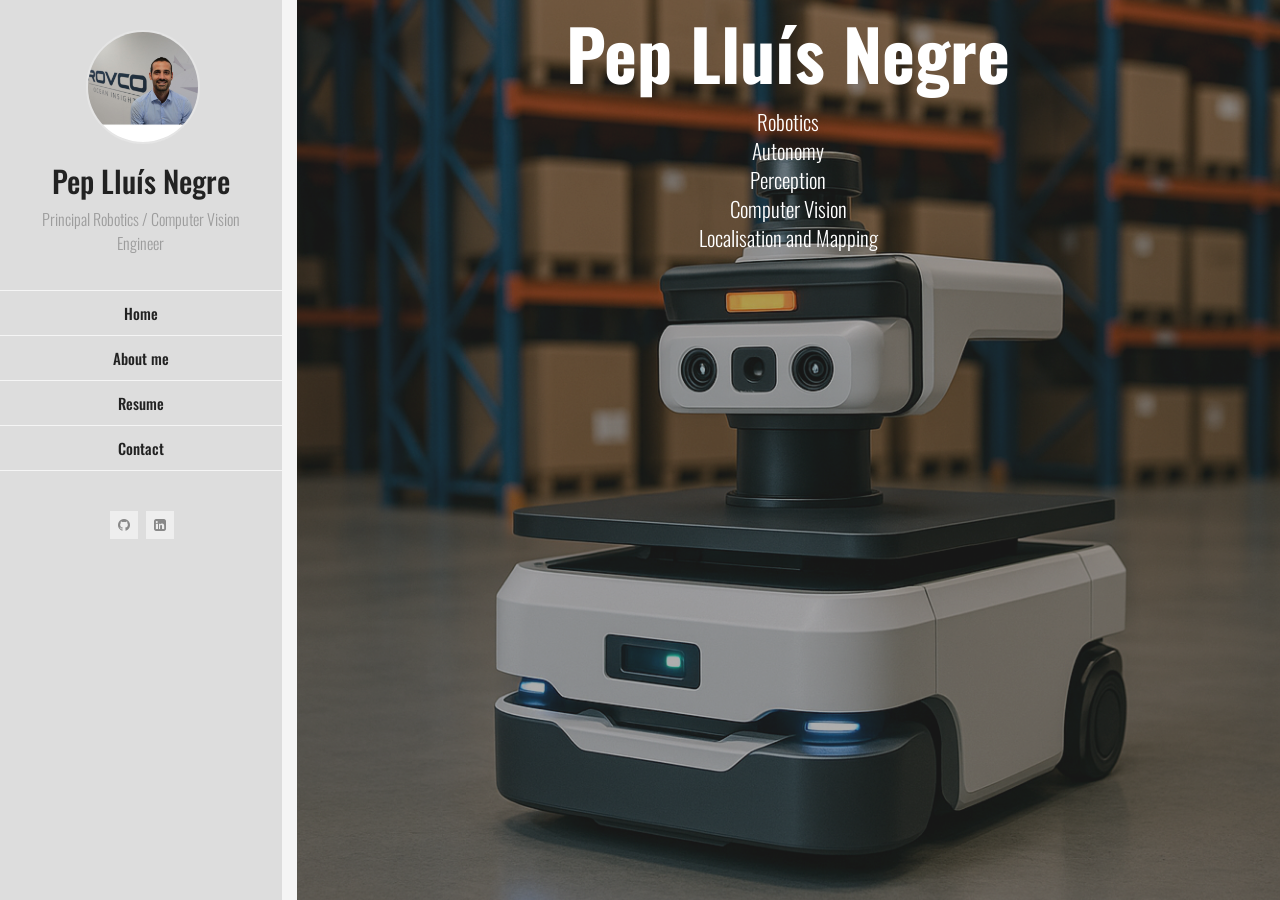
==== index.html @ 09f2fa1c "Update skills" ====
<!DOCTYPE html>
<html lang="en" class="no-js">
  <head>
    <meta charset="UTF-8" />
    <meta http-equiv="X-UA-Compatible" content="IE=edge">
    <title>Pep Lluís Negre - Personal Page</title>
    <meta name="viewport" content="width=device-width, initial-scale=1, maximum-scale=1" />
    <meta name="description" content="Pep Lluís Negre - Personal Page" />
    <meta name="keywords" content="plnegre, robotics, computer vision, underwater robotics, SLAM" />
    <meta name="author" content="lmtheme" />

    <link rel="stylesheet" href="css/bootstrap.css">
    <link rel="stylesheet" href="css/normalize.css">
    <link rel="stylesheet" href="css/transition-animations.css">
    <link rel="stylesheet" href="css/owl.carousel.css">
    <link rel="stylesheet" href="css/magnific-popup.css">
    <link rel="stylesheet" href="css/animate.css">
    <link rel="stylesheet" href="css/main.css" type="text/css">

    <script src="js/jquery-2.1.3.min.js"></script>
    <script src="js/modernizr.custom.js"></script>

    <script src='https://www.google.com/recaptcha/api.js'></script>
  </head>

  <body>
    <!-- Loading animation -->
    <div class="preloader">
      <div class="preloader-animation">
        <div class="dot1"></div>
        <div class="dot2"></div>
      </div>
    </div>
    <!-- /Loading animation -->

    <div id="page" class="page">
      <!-- Header -->
      <header id="site_header" class="header mobile-menu-hide">
        <div class="my-photo">
          <img src="images/my_photo.jpeg" alt="image">
          <div class="mask"></div>
        </div>

        <div class="site-title-block">
          <h1 class="site-title">Pep Lluís Negre</h1>
          <p class="site-description">Principal Robotics / Computer Vision Engineer</p>
        </div>

        <!-- Navigation & Social buttons -->
        <div class="site-nav">
          <!-- Main menu -->
          <ul id="nav" class="site-main-menu">
            <!-- About Me Subpage link -->
            <li>
              <a class="pt-trigger" href="#home" data-animation="58" data-goto="1">Home</a><!-- href value = data-id without # of .pt-page. Data-goto is the number of section -->
            </li>
            <!-- /About Me Subpage link -->
            <!-- About Me Subpage link -->
            <li>
              <a class="pt-trigger" href="#about_me" data-animation="59" data-goto="2">About me</a>
            </li>
            <!-- /About Me Subpage link -->
            <li>
              <a class="pt-trigger" href="#resume" data-animation="60" data-goto="3">Resume</a>
            </li>
            <li>
              <a class="pt-trigger" href="#contact" data-animation="59" data-goto="6">Contact</a>
            </li>
          </ul>
          <!-- /Main menu -->

          <!-- Social buttons -->
          <ul class="social-links">
            <!-- Full list of social icons: http://fontawesome.io/icons/#brand -->
            <li><a class="tip social-button" href="https://github.com/plnegre" title="Github"><i class="fa fa-github"></i></a></li>
            <li><a class="tip social-button" href="https://www.linkedin.com/in/pep-lluis-negre-a2674336/" title="LinkedIn"><i class="fa fa-linkedin-square"></i></a></li>
            <!--<li><a class="tip social-button" href="#" title="Youtube"><i class="fa fa-youtube"></i></a></li>-->
            <!--<li><a class="tip social-button" href="#" title="last.fm"><i class="fa fa-lastfm"></i></a></li>-->
            <!--<li><a class="tip social-button" href="#" title="Dribbble"><i class="fa fa-dribbble"></i></a></li>-->
          </ul>
          <!-- /Social buttons -->
        </div>
        <!-- Navigation & Social buttons -->
      </header>
      <!-- /Header -->

      <!-- Mobile Header -->
      <div class="mobile-header mobile-visible">
        <div class="mobile-logo-container">
          <div class="mobile-site-title">Pep Lluís Negre</div>
        </div>

        <a class="menu-toggle mobile-visible">
          <i class="fa fa-bars"></i>
        </a>
      </div>
      <!-- /Mobile Header -->

      <!-- Main Content -->
      <div id="main" class="site-main">
        <!-- Page changer wrapper -->
        <div class="pt-wrapper">
          <!-- Subpages -->
          <div class="subpages">

            <!-- Home Subpage -->
            <section class="pt-page pt-page-1 section-with-bg section-paddings-0" style="background-image: url(images/warehouse_robot.png);" data-id="home">
              <div class="home-page-block-bg">
                <div class="mask"></div>
              </div>
              <div class="home-page-block">
                <div class="v-align">
                  <h2>Pep Lluís Negre</h2>
                  <div id="rotate" class="text-rotate">
                    <div>
                      <p class="home-page-description">Robotics</p>
                    </div>
                    <div>
                      <p class="home-page-description">Autonomy</p>
                    </div>
                    <div>
                      <p class="home-page-description">Perception</p>
                    </div>
                    <div>
                      <p class="home-page-description">Computer Vision</p>
                    </div>
                    <div>
                      <p class="home-page-description">Localisation and Mapping</p>
                    </div>
                  </div>

                  <div class="block end" style="text-align: center">
                    <ul class="info-list">
                      <!-- <li><span class="title">Age</span><span class="value">31</span></li>
                      <li><span class="title">e-mail</span><span class="value"><img src="images/eailm_white.png" alt=""></span></li> -->
                      <!-- <li><span class="title">Phone</span><span class="value">+34 971 172 813</span></li> -->
                    </ul>
                  </div>
                </div>
              </div>
            </section>
            <!-- End of Home Subpage -->

            <!-- About Me Subpage -->
            <section class="pt-page pt-page-2" data-id="about_me">
              <div class="section-title-block">
                <h2 class="section-title">About Me</h2>
                <h5 class="section-description">Robotics enthusiast. Working fast, smart and focused.</h5>
              </div>

              <div class="row">
                <div class="col-sm-6 col-md-6 subpage-block">
                  <div class="general-info">
                    <h3>High-level autonomy team lead @ Beam Subsea Robotics</h3>
                    <p>I live in paradise. I have a wonderful family. I occupy my days taking care of my family, practicing sport and enjoying my work. Climbing, hiking and Mediterranean food are my hobbies.</p>
                    <p>At work, I am very organized and efficient. I like to plan, prioritize and execute tasks with decision. I hate wasting time. I need long-term goals to maintain a global view of the projects. But I break tasks down into very simple parts to ultimately achieve a complex result.</p>
                  </div>
                </div>

                <div class="col-sm-6 col-md-6 subpage-block">
                  <div class="block-title">
                    <h3>Favourite quotes</h3>
                  </div>
                  <div class="testimonials owl-carousel">
                    <!-- Testimonial 1 -->
                    <div class="testimonial-item" style="width:100%">
                      <!-- Testimonial Content -->
                      <div class="testimonial-content">
                        <div class="testimonial-text">
                          <p>"The future belongs to those who believe in the beauty of their dreams."</p>
                        </div>
                      </div>
                      <!-- /Testimonial Content -->
                      <!-- Testimonial Author -->
                      <div class="testimonial-credits">
                        <!-- Picture -->
                        <div class="testimonial-picture">
                          <img src="images/testimonials/eleanor.jpeg" alt="">
                        </div>
                        <!-- /Picture -->
                        <!-- Testimonial author information -->
                        <div class="testimonial-author-info">
                          <p class="testimonial-author">Eleanor Roosevelt</p>
                        </div>
                      </div>
                      <!-- /Testimonial author information -->
                    </div>
                    <!-- End of Testimonial 1 -->

                    <!-- Testimonial 2 -->
                    <div class="testimonial-item">
                      <!-- Testimonial Content -->
                      <div class="testimonial-content">
                        <div class="testimonial-text">
                          <p>"Todo es del color de la luz que recibe."</p>
                        </div>
                      </div>
                      <!-- /Testimonial Content -->
                      <!-- Testimonial Author -->
                      <div class="testimonial-credits">
                        <!-- Picture -->
                        <div class="testimonial-picture">
                          <img src="images/testimonials/kaseo.jpeg" alt="">
                        </div>
                        <!-- /Picture -->
                        <!-- Testimonial author information -->
                        <div class="testimonial-author-info">
                          <p class="testimonial-author">Kase.o</p>
                        </div>
                      </div>
                      <!-- /Testimonial author information -->
                    </div>
                    <!-- End of Testimonial 2 -->

                    <!-- Testimonial 2 -->
                    <div class="testimonial-item">
                      <!-- Testimonial Content -->
                      <div class="testimonial-content">
                        <div class="testimonial-text">
                          <p>"Try not to become a man of success, but rather try to become a man of value."</p>
                        </div>
                      </div>
                      <!-- /Testimonial Content -->
                      <!-- Testimonial Author -->
                      <div class="testimonial-credits">
                        <!-- Picture -->
                        <div class="testimonial-picture">
                          <img src="images/testimonials/einstein.jpg" alt="">
                        </div>
                        <!-- /Picture -->
                        <!-- Testimonial author information -->
                        <div class="testimonial-author-info">
                          <p class="testimonial-author">Albert Einstein</p>
                        </div>
                      </div>
                      <!-- /Testimonial author information -->
                    </div>
                    <!-- End of Testimonial 3 -->

                  </div>
                </div>
              </div>

              <!-- Services block -->
              <div class="block-title">
                <h3>Knowledge</h3>
              </div>

              <div class="row">
                <div class="col-sm-6 col-md-3 subpage-block">
                  <div class="service-block">
                    <div class="service-info">
                      <i class="service-icon fa fa-location-arrow"></i>
                      <h4>Autonomy</h4>
                      <p>AI-driven full autonomy stack. From perception pipelines, robot positioning and control to the high-level decision making and automated decisions.</p>
                    </div>
                  </div>
                </div>

                <div class="col-sm-6 col-md-3 subpage-block">
                  <div class="service-block">
                    <div class="service-info">
                      <i class="service-icon fa fa-map"></i>
                      <h4>SLAM & 3D Mapping</h4>
                      <p>SLAM algorithms for robot localization and 3D reconstruction. Loop closing detection, geometric validation and integration. Mono/stereo visual odometry.</p>
                    </div>
                  </div>
                </div>

                <div class="col-sm-6 col-md-3 subpage-block">
                  <div class="service-block">
                    <div class="service-info">
                      <i class="service-icon fa fa-video-camera"></i>
                      <h4>Computer Vision</h4>
                      <p>Mono/stereo camera calibration. Image features detection and matching. Stereo triangulation. Color enhancement.</p>
                    </div>
                  </div>
                </div>

                <div class="col-sm-6 col-md-3 subpage-block">
                  <div class="service-block">
                    <div class="service-info">
                      <i class="service-icon fa fa-microchip"></i>
                      <h4>Integration</h4>
                      <p>Embeded autonomy and mapping solutions. Sensors drivers. Serial, TCP/IP and USB communications.</p>
                    </div>
                  </div>
                </div>
              </div>
              <!-- End of Services block -->

              <!-- Clients block -->
              <!-- <div class="block-title">
                <h3>Clients</h3>
              </div>

              <div class="row">
                <div class="col-sm-4 col-md-2 subpage-block">
                  <div class="client_block">
                    <a href="#" target="_blank"><img src="images/clients/client_1.png" alt="image"></a>
                  </div>
                </div>

                <div class="col-sm-4 col-md-2 subpage-block">
                  <div class="client_block">
                    <a href="#" target="_blank"><img src="images/clients/client_2.png" alt="image"></a>
                  </div>
                </div>

                <div class="col-sm-4 col-md-2 subpage-block">
                  <div class="client_block">
                    <a href="#" target="_blank"><img src="images/clients/client_3.png" alt="image"></a>
                  </div>
                </div>

                <div class="col-sm-4 col-md-2 subpage-block">
                  <div class="client_block">
                    <a href="#" target="_blank"><img src="images/clients/client_4.png" alt="image"></a>
                  </div>
                </div>

                <div class="col-sm-4 col-md-2 subpage-block">
                  <div class="client_block">
                    <a href="#" target="_blank"><img src="images/clients/client_5.png" alt="image"></a>
                  </div>
                </div>

                <div class="col-sm-4 col-md-2 subpage-block">
                  <div class="client_block">
                    <a href="#" target="_blank"><img src="images/clients/client_6.png" alt="image"></a>
                  </div>
                </div>
              </div> -->
              <!-- End of Clients block -->

              <!-- Fun facts block -->
              <div class="block-title">
                <h3>Some Facts</h3>
              </div>

              <div class="row">
                <div class="col-sm-6 col-md-3 subpage-block">
                  <div class="fun-fact-block gray-bg">
                    <i class="pe-7s-icon pe-7s-smile"></i>
                    <h4>Scientific Contributions</h4>
                    <span class="fun-value">22</span>
                  </div>
                </div>

                <div class="col-sm-6 col-md-3 subpage-block">
                  <div class="fun-fact-block">
                    <i class="pe-7s-icon pe-7s-alarm"></i>
                    <h4>Robotics Experience</h4>
                    <span class="fun-value">+14 years</span>
                  </div>
                </div>

                <div class="col-sm-6 col-md-3 subpage-block">
                  <div class="fun-fact-block gray-bg">
                    <i class="pe-7s-icon pe-7s-medal"></i>
                    <h4>Patents</h4>
                    <span class="fun-value">5</span>
                  </div>
                </div>

                <div class="col-sm-6 col-md-3 subpage-block">
                  <div class="fun-fact-block">
                    <i class="pe-7s-icon pe-7s-coffee"></i>
                    <h4>Coffee Consumed</h4>
                    <span class="fun-value">15,589</span>
                  </div>
                </div>
              </div>
              <!-- End of Fun fucts block -->
            </section>
            <!-- End of About Me Subpage -->

            <!-- Resume Subpage -->
            <section class="pt-page pt-page-3" data-id="resume">
              <div class="section-title-block">
                <h2 class="section-title">Resume</h2>
                <h5 class="section-description">+14 Years of Experience in Robotics</h5>
              </div>

              <div class="row">
                <div class="col-sm-6 col-md-4 subpage-block">
                  <div class="block-title">
                    <h3>Education</h3>
                  </div>
                  <div class="timeline">
                    <!-- Single event -->
                    <div class="timeline-event te-primary">
                      <h5 class="event-date">2008 - 2010</h5>
                      <h4 class="event-name">Master Degree in Automation and Robotics</h4>
                      <span class="event-description">University of Catalonia UPC, Spain</span>
                      <p>Advanced control techniques. Mobile robotics. Computer vision.</p>
                    </div>
                    <!-- Single event -->
                    <div class="timeline-event te-primary">
                      <h5 class="event-date">2004 - 2008</h5>
                      <h4 class="event-name">Industrial Engineer in Industrial Electronics</h4>
                      <span class="event-description">University of the Balearic Islands, Spain</span>
                      <p>Computer vision. Robotics. Electronics. Control theory.</p>
                    </div>
                    <!-- Single event -->
                    <div class="timeline-event te-primary">
                      <h5 class="event-date">2002 - 2004</h5>
                      <h4 class="event-name">Bachelor Degree Scientific-technological</h4>
                      <span class="event-description">IES Guillem Colom Casasnovas, Spain</span>
                    </div>
                  </div>

                  <div class="block-title">
                    <h3>Patents</h3>
                  </div>
                  <div class="timeline">
                    <!-- Single event -->
                    <div class="timeline-event te-primary">
                      <h5 class="event-date">2023</h5>
                      <h4 class="event-name">Computing device and method for mapping</h4>
                      <span class="event-description"><a href="https://patentimages.storage.googleapis.com/57/5b/6b/83501447cbddb4/EP4471722A1.pdf" target="_blank">EP4471722A1</a></span>
                      <p>PL. Negre, E.D. Ruiz</p>
                    </div>
                    <!-- Single event -->
                    <div class="timeline-event te-primary">
                      <h5 class="event-date">2021</h5>
                      <h4 class="event-name">Computing device and method for video object detection</h4>
                      <span class="event-description"><a href="https://register.epo.org/application?number=EP18204705&tab=main" target="_blank">EP3651056</a></span>
                      <p>I. Wallace, PL. Negre, L. Hill</p>
                    </div>
                    <!-- Single event -->
                    <div class="timeline-event te-primary">
                      <h5 class="event-date">2020</h5>
                      <h4 class="event-name">Subsea surveying system</h4>
                      <span class="event-description"><a href="GB2582554.pdf" target="_blank">GB2582554</a></span>
                      <p>I. Wallace, L. Hill, PL. Negre, N. Read</p>
                    </div>
                    <!-- Single event -->
                    <div class="timeline-event te-primary">
                      <h5 class="event-date">2020</h5>
                      <h4 class="event-name">Surveying system for surveying in harsh environments</h4>
                      <span class="event-description"><a href="EP3712558A1.pdf" target="_blank">EP3712558</a></span>
                      <p>I. Wallace, L. Hill, PL. Negre, N. Read</p>
                    </div>
                    <!-- Single event -->
                    <div class="timeline-event te-primary">
                      <h5 class="event-date">2019</h5>
                      <h4 class="event-name">Subsea camera module and multi camera system</h4>
                      <span class="event-description"><a href="https://www.ipo.gov.uk/p-ipsum/Case/PublicationNumber/GB2570748" target="_blank">GB2570748</a></span>
                      <p>I. Wallace, L. Hill, B. Allen, PL. Negre</p>
                    </div>
                  </div>
                </div>

                <div class="col-sm-6 col-md-4 subpage-block">
                  <div class="block-title">
                    <h3>Experience</h3>
                  </div>
                  <div class="timeline">
                    <!-- Single event -->
                    <div class="timeline-event te-primary">
                      <h5 class="event-date">2024 - Current</h5>
                      <h4 class="event-name">High-Level Autonomy Team Lead</h4>
                      <span class="event-description">ROVCO Subsea, United Kingdom</span>
                      <p>Leading the development of world-class AI-driven subsea autonomy. Delivered the <a href="https://www.offshore-energy.biz/worlds-first-ai-powered-autonomous-subsea-vehicle-changing-underwater-inspection-and-survey-game-video/" target="_blank">world-first autonomous inspection</a> of an offshore jacket structure. Driving the end-to-end architecture and algorithmic design — from perception and sensor fusion to decision-making and mission autonomy. Leading a multidisciplinary tech team, setting technical direction, and ensuring delivery of high-impact, production-grade solutions.</p>
                    </div>
                    <!-- Single event -->
                    <div class="timeline-event te-primary">
                      <h5 class="event-date">2020 - 2024</h5>
                      <h4 class="event-name">Principal Computer Vision Engineer</h4>
                      <span class="event-description">ROVCO Subsea, United Kingdom</span>
                      <p>Researching and prototyping emerging computer vision technologies to guide subsea exploration and inspection. Designing and developing the core of Rovco's cutting-edge live 3D vision for ROVs and AUVs. Working on challenging underwater imagery problems to keep improving camera pose accuracy and dense 3D models.</p>
                    </div>
                    <!-- Single event -->
                    <div class="timeline-event te-primary">
                      <h5 class="event-date">2017 - 2020</h5>
                      <h4 class="event-name">Senior Computer Vision Engineer</h4>
                      <span class="event-description">ROVCO Subsea, United Kingdom</span>
                      <p>Designing online 3D underwater mapping algorithms, based on an accurate Visual-SLAM positioning system and semi-dense 3D reconstructions. Developing cutting-edge solutions for reliable and impressive 3D underwater reconstructions to be executed online during the robot mission. Main contributor and inventor of <a href="https://youtu.be/R4PEVjXsoFY" target="_blank">Rovco's SubSLAM online 3D mapping</a> sensor for subsea infrastructure. Delivering the most advanced subsea stereo camera system up to date.</p>
                    </div>
                    <!-- Single event -->
                    <div class="timeline-event te-primary">
                      <h5 class="event-date">2012 - 2017</h5>
                      <h4 class="event-name">Postgraduate Researcher</h4>
                      <span class="event-description">Systems, Robotics and Vision Group, University of the Balearic Islands, Spain</span>
                      <p>Co-responsible for the entire platform (software and hardware) of the autonomous underwater robot "Turbot". In charge of the whole localization pipeline based on various sensors: IMU, DVL, USBL, GPS and two stereo cameras. Specialized in stereo localization, loop closing detection, 3D reconstruction and the tools to visualize it. Responsible for the design and development of the operating interface of the vehicle based on HTML5, Google maps API and Rosbridge.</p>
                    </div>
                    <!-- Single event -->
                    <div class="timeline-event te-primary">
                      <h5 class="event-date">2012 - 2015</h5>
                      <h4 class="event-name">CEO at Binibook.com</h4>
                      <p>Lead of the platform to write and distribute books online. In charge of the website and apps developed for iOS and Android. Create value, manage the group and keep developing code in HTML5, Javascript, CSS, Node, Xcode and Java.</p>
                    </div>
                    <!-- Single event -->
                    <div class="timeline-event te-primary">
                      <h5 class="event-date">2011 - 2012</h5>
                      <h4 class="event-name">Software Developer</h4>
                      <span class="event-description">Sampol Comunications S.L.</span>
                      <p>Developing drivers for IAS/Wonderware, cameras, relies and many other sensors for factories and intelligent houses. Implementing power monitoring systems to improve the building efficiency with powerful web front-ends and databases. Responsible for the project of automatic reading of meters of water and electricity for the Palma de Mallorca Harbour's.</p>
                    </div>
                    <!-- Single event -->
                    <div class="timeline-event te-primary">
                      <h5 class="event-date">2009 - 2011</h5>
                      <h4 class="event-name">Control Engineer</h4>
                      <span class="event-description">Alstom Power S.L.U.</span>
                      <p>Responsible for the control design and tuning of the wind turbines ECO74 and ECO80. Specialized in system identification and fault-tolerant control in adverse weather conditions.</p>
                    </div>
                  </div>
                </div>

                <div class="col-sm-6 col-md-4 subpage-block">
                  <div class="block-title">
                    <h3>Robotics software tools</h3>
                  </div>
                  <div class="skills-info">
                    <h4>ROS2</h4>
                    <div class="skill-container">
                      <div class="skill-percentage skill-9"></div>
                    </div>

                    <h4>Linux + command line + ssh</h4>
                    <div class="skill-container">
                      <div class="skill-percentage skill-8"></div>
                    </div>

                    <h4>NVIDIA Jetson/Xavier</h4>
                    <div class="skill-container">
                      <div class="skill-percentage skill-8"></div>
                    </div>

                    <h4>Gazebo / Isaac Simulator</h4>
                    <div class="skill-container">
                      <div class="skill-percentage skill-8"></div>
                    </div>

                    <h4>Docker</h4>
                    <div class="skill-container">
                      <div class="skill-percentage skill-8"></div>
                    </div>

                    <h4>OpenCV + PCL</h4>
                    <div class="skill-container">
                      <div class="skill-percentage skill-8"></div>
                    </div>

                    <h4>G2O + Ceres-Solver</h4>
                    <div class="skill-container">
                      <div class="skill-percentage skill-8"></div>
                    </div>
                  </div>

                  <div class="block-title">
                    <h3>Coding Skills</h3>
                  </div>
                  <div class="skills-info">
                    <h4>C++</h4>
                    <div class="skill-container">
                      <div class="skill-percentage skill-9"></div>
                    </div>

                    <h4>Python</h4>
                    <div class="skill-container">
                      <div class="skill-percentage skill-9"></div>
                    </div>

                    <h4>Matlab</h4>
                    <div class="skill-container">
                      <div class="skill-percentage skill-7"></div>
                    </div>

                    <h4>HTML + JS + CSS + PHP</h4>
                    <div class="skill-container">
                      <div class="skill-percentage skill-6"></div>
                    </div>

                    <h4>C# + Java</h4>
                    <div class="skill-container">
                      <div class="skill-percentage skill-6"></div>
                    </div>
                  </div>
                </div>
              </div>
              <div class="row">
                <div class="col-sm-12 col-md-12">
                  <div class="download-cv-block">
                    <a class="button" target="_blank" href="plnegre_resume.pdf">Download full CV</a>
                  </div>
                </div>
              </div>
            </section>
            <!-- End Resume Subpage -->


            <!-- Portfolio Subpage -->
            <section class="pt-page pt-page-4" data-id="portfolio">
              <div class="section-title-block">
                <h2 class="section-title">Portfolio</h2>
                <h5 class="section-description">My Best Works</h5>
              </div>

              <!-- Portfolio Content -->
              <div class="portfolio-content">

                <!-- Portfolio filter -->
                <ul id="portfolio_filters" class="portfolio-filters">
                  <li class="active">
                    <a class="filter btn btn-sm btn-link active" data-group="all">All</a>
                  </li>
                  <li>
                    <a class="filter btn btn-sm btn-link" data-group="media">Media</a>
                  </li>
                  <li>
                    <a class="filter btn btn-sm btn-link" data-group="illustration">Illustration</a>
                  </li>
                  <li>
                    <a class="filter btn btn-sm btn-link" data-group="video">Video</a>
                  </li>
                </ul>
                <!-- End of Portfolio filter -->

                <!-- Portfolio Grid -->
                <div id="portfolio_grid" class="portfolio-grid portfolio-masonry masonry-grid-3">

                  <!-- Portfolio Item 1 -->
                  <figure class="item" data-groups='["all", "media"]'>
                    <a class="ajax-page-load" href="portfolio-1.html">
                      <img src="images/portfolio/1.jpg" alt="">
                      <div>
                        <h5 class="name">Project Name</h5>
                        <small>Media</small>
                        <i class="fa fa-file-text-o"></i>
                      </div>
                    </a>
                  </figure>
                  <!-- /Portfolio Item 1 -->

                  <!-- Portfolio Item 2 -->
                  <figure class="item" data-groups='["all", "video"]'>
                    <a href="https://player.vimeo.com/video/97102654?autoplay=1" title="Praesent Dolor Ex" class="lightbox mfp-iframe">
                      <img src="images/portfolio/2.jpg" alt="">
                      <div>
                        <h5 class="name">Project Name</h5>
                        <small>Video</small>
                        <i class="fa fa-video-camera"></i>
                      </div>
                    </a>
                  </figure>
                  <!-- /Portfolio Item 2 -->

                  <!-- Portfolio Item 3 -->
                  <figure class="item" data-groups='["all","illustration"]'>
                    <a href="images/portfolio/3.jpg" class="lightbox" title="Duis Eu Eros Viverra">
                      <img src="images/portfolio/3.jpg" alt="">
                      <div>
                        <h5 class="name">Project Name</h5>
                        <small>Illustration</small>
                        <i class="fa fa-image"></i>
                      </div>
                    </a>
                  </figure>
                  <!-- /Portfolio Item 3 -->

                  <!-- Portfolio Item 4 -->
                  <figure class="item" data-groups='["all", "media"]'>
                    <a class="ajax-page-load" href="portfolio-1.html">
                      <img src="images/portfolio/4.jpg" alt="">
                      <div>
                        <h5 class="name">Project Name</h5>
                        <small>Media</small>
                        <i class="fa fa-file-text-o"></i>
                      </div>
                    </a>
                  </figure>
                  <!-- /Portfolio Item 4 -->

                  <!-- Portfolio Item 5 -->
                  <figure class="item" data-groups='["all", "illustration"]'>
                    <a href="images/portfolio/5.jpg" class="lightbox" title="Aliquam Condimentum Magna Rhoncus">
                      <img src="images/portfolio/5.jpg" alt="">
                      <div>
                        <h5 class="name">Project Name</h5>
                        <small>Illustration</small>
                        <i class="fa fa-image"></i>
                      </div>
                    </a>
                  </figure>
                  <!-- /Portfolio Item 5 -->

                  <!-- Portfolio Item 6 -->
                  <figure class="item" data-groups='["all", "media"]'>
                    <a class="ajax-page-load" href="portfolio-1.html">
                      <img src="images/portfolio/6.jpg" alt="">
                      <div>
                        <h5 class="name">Project Name</h5>
                        <small>Media</small>
                        <i class="fa fa-file-text-o"></i>
                      </div>
                    </a>
                  </figure>
                  <!-- /Portfolio Item 6 -->

                  <!-- Portfolio Item 7 -->
                  <figure class="item" data-groups='["all", "video"]'>
                    <a href="https://player.vimeo.com/video/97102654?autoplay=1" title="Nulla Facilisi" class="lightbox mfp-iframe">
                      <img src="images/portfolio/7.jpg" alt="">
                      <div>
                        <h5 class="name">Project Name</h5>
                        <small>Video</small>
                        <i class="fa fa-video-camera"></i>
                      </div>
                    </a>
                  </figure>
                  <!-- /Portfolio Item 7 -->

                  <!-- Portfolio Item 8 -->
                  <figure class="item" data-groups='["all",  "media"]'>
                    <a class="ajax-page-load" href="portfolio-1.html">
                      <img src="images/portfolio/8.jpg" alt="">
                      <div>
                        <h5 class="name">Project Name</h5>
                        <small>Media</small>
                        <i class="fa fa-file-text-o"></i>
                      </div>
                    </a>
                  </figure>
                  <!-- /Portfolio Item 8 -->

                  <!-- Portfolio Item 9 -->
                  <figure class="item" data-groups='["all","illustration"]'>
                    <a href="images/portfolio/9.jpg" class="lightbox" title="Mauris Neque Dolor">
                      <img src="images/portfolio/9.jpg" alt="">
                      <div>
                        <h5 class="name">Project Name</h5>
                        <small>Illustration</small>
                        <i class="fa fa-image"></i>
                      </div>
                    </a>
                  </figure>
                  <!-- /Portfolio Item 9 -->

                  <!-- Portfolio Item 10 -->
                  <figure class="item" data-groups='["all", "video"]'>
                    <a href="https://player.vimeo.com/video/97102654?autoplay=1" title="Donec Lectus Arcu" class="lightbox mfp-iframe">
                      <img src="images/portfolio/10.jpg" alt="">
                      <div>
                        <h5 class="name">Project Name</h5>
                        <small>Video</small>
                        <i class="fa fa-video-camera"></i>
                      </div>
                    </a>
                  </figure>
                  <!-- /Portfolio Item 10 -->

                  <!-- Portfolio Item 11 -->
                  <figure class="item" data-groups='["all","illustration"]'>
                    <a href="images/portfolio/11.jpg" class="lightbox" title="Duis Eu Eros Viverra">
                      <img src="images/portfolio/11.jpg" alt="">
                      <div>
                        <h5 class="name">Project Name</h5>
                        <small>Illustration</small>
                        <i class="fa fa-image"></i>
                      </div>
                    </a>
                  </figure>
                  <!-- /Portfolio Item 11 -->

                  <!-- Portfolio Item 12 -->
                  <figure class="item" data-groups='["all","media"]'>
                    <a class="ajax-page-load" href="portfolio-1.html">
                      <img src="images/portfolio/12.jpg" alt="">
                      <div>
                        <h5 class="name">Project Name</h5>
                        <small>Media</small>
                        <i class="fa fa-file-text-o"></i>
                      </div>
                    </a>
                  </figure>
                  <!-- /Portfolio Item 12 -->
                </div>
                <!-- /Portfolio Grid -->

              </div>
              <!-- /Portfolio Content -->

            </section>
            <!-- /Portfolio Subpage -->

            <!-- Blog Subpage -->
            <section class="pt-page pt-page-5" data-id="blog">
              <div class="section-title-block">
                <h2 class="section-title">Blog</h2>
                <h5 class="section-description">My Diary</h5>
              </div>
              <div class="blog-masonry">
                <!-- Blog Post 1 -->
                <div class="item">
                  <div class="blog-card">
                    <div class="media-block">
                      <a href="blog-post-1.html">
                        <img class="post-image img-responsive" src="images/blog/blog_post_1.jpg" alt="blog-post-1" />
                        <div class="mask"></div>
                        <div class="post-date"><span class="day">6</span><span class="month">Dec</span><!--<span class="year">2016</span>--></div>
                      </a>
                    </div>
                    <div class="post-info">
                      <ul class="category">
                        <li><a href="#">Travel</a></li>
                      </ul>
                      <a href="blog-post-1.html"><h4 class="blog-item-title">Bootstrap is the Most Popular Framework</h4></a>
                    </div>
                  </div>
                </div>
                <!-- End of Blog Post 1 -->

                <!-- Blog Post 2 -->
                <div class="item">
                  <div class="blog-card">
                    <div class="media-block">
                      <a href="blog-post-1.html">
                        <img class="post-image img-responsive" src="images/blog/blog_post_2.jpg" alt="blog-post-2" />
                        <div class="mask"></div>
                        <div class="post-date"><span class="day">3</span><span class="month">Nov</span><!--<span class="year">2016</span>--></div>
                      </a>
                    </div>
                    <div class="post-info">
                      <ul class="category">
                        <li><a href="#">jQuery</a></li>
                      </ul>
                      <a href="blog-post-1.html"><h4 class="blog-item-title">One Framework, Every Device</h4></a>
                    </div>
                  </div>
                </div>
                <!-- End of Blog Post 2 -->

                <!-- Blog Post 3 -->
                <div class="item">
                  <div class="blog-card">
                    <div class="media-block">
                      <a href="blog-post-1.html">
                        <img class="post-image img-responsive" src="images/blog/blog_post_3.jpg" alt="blog-post-3" />
                        <div class="mask"></div>
                        <div class="post-date"><span class="day">12</span><span class="month">Oct</span><!--<span class="year">2016</span>--></div>
                      </a>
                    </div>
                    <div class="post-info">
                      <ul class="category">
                        <li><a href="#">Sport</a></li>
                      </ul>
                      <a href="blog-post-1.html"><h4 class="blog-item-title">Designed for Everyone, Everywhere</h4></a>
                    </div>
                  </div>
                </div>
                <!-- End of Blog Post 3 -->

                <!-- Blog Post 4 -->
                <div class="item">
                  <div class="blog-card">
                    <div class="media-block">
                      <a href="blog-post-1.html">
                        <img class="post-image img-responsive" src="images/blog/blog_post_4.jpg" alt="blog-post-4" />
                        <div class="mask"></div>
                        <div class="post-date"><span class="day">18</span><span class="month">Aug</span><!--<span class="year">2016</span>--></div>
                      </a>
                    </div>
                    <div class="post-info">
                      <ul class="category">
                        <li><a href="#">CSS</a></li>
                      </ul>
                      <a href="blog-post-1.html"><h4 class="blog-item-title">An Introduction To PostCSS</h4></a>
                    </div>
                  </div>
                </div>
                <!-- End of Blog Post 4 -->

                <!-- Blog Post 5 -->
                <div class="item">
                  <div class="blog-card">
                    <div class="media-block">
                      <a href="blog-post-1.html">
                        <img class="post-image img-responsive" src="images/blog/blog_post_5.jpg" alt="blog-post-5" />
                        <div class="mask"></div>
                        <div class="post-date"><span class="day">2</span><span class="month">Jul</span><!--<span class="year">2016</span>--></div>
                      </a>
                    </div>
                    <div class="post-info">
                      <ul class="category">
                        <li><a href="#">CSS3</a></li>
                      </ul>
                      <a href="blog-post-1.html"><h4 class="blog-item-title">Original and Innovative Web Layouts</h4></a>
                    </div>
                  </div>
                </div>
                <!-- End of Blog Post 5 -->

                <!-- Blog Post 6 -->
                <div class="item">
                  <div class="blog-card">
                    <div class="media-block">
                      <a href="blog-post-1.html">
                        <img class="post-image img-responsive" src="images/blog/blog_post_6.jpg" alt="blog-post-6" />
                        <div class="mask"></div>
                        <div class="post-date"><span class="day">8</span><span class="month">May</span><!--<span class="year">2016</span>--></div>
                      </a>
                    </div>
                    <div class="post-info">
                      <ul class="category">
                        <li><a href="#">HTML5</a></li>
                      </ul>
                      <a href="blog-post-1.html"><h4 class="blog-item-title">Creative and Innovative Navigation Designs</h4></a>
                    </div>
                  </div>
                </div>
                <!-- End of Blog Post 6 -->

                <!-- Blog Post 7 -->
                <div class="item">
                  <div class="blog-card">
                    <div class="media-block">
                      <a href="blog-post-1.html">
                        <img class="post-image img-responsive" src="images/blog/blog_post_7.jpg" alt="blog-post-7" />
                        <div class="mask"></div>
                        <div class="post-date"><span class="day">7</span><span class="month">Apr</span><!--<span class="year">2016</span>--></div>
                      </a>
                    </div>
                    <div class="post-info">
                      <ul class="category">
                        <li><a href="#">Design</a></li>
                      </ul>
                      <a href="blog-post-1.html"><h4 class="blog-item-title">Navigation for Mega-Sites</h4></a>
                    </div>
                  </div>
                </div>
                <!-- End of Blog Post 7 -->

                <!-- Blog Post 8 -->
                <div class="item">
                  <div class="blog-card">
                    <div class="media-block">
                      <a href="blog-post-1.html">
                        <img class="post-image img-responsive" src="images/blog/blog_post_8.jpg" alt="blog-post-8" />
                        <div class="mask"></div>
                        <div class="post-date"><span class="day">21</span><span class="month">Mar</span><!--<span class="year">2016</span>--></div>
                      </a>
                    </div>
                    <div class="post-info">
                      <ul class="category">
                        <li><a href="#">CSS3</a></li>
                      </ul>
                      <a href="blog-post-1.html"><h4 class="blog-item-title">Front-End Challenge Accepted: CSS 3D Cube</h4></a>
                    </div>
                  </div>
                </div>
                <!-- End of Blog Post 8 -->
              </div>
            </section>
            <!-- End Blog Subpage -->

            <!-- Contact Subpage -->
            <section class="pt-page pt-page-6" data-id="contact">
              <div class="section-title-block">
                <h2 class="section-title">Contact</h2>
                <h5 class="section-description">Get in Touch</h5>
              </div>

              <div class="row">
                <div class="col-sm-6 col-md-6 subpage-block">
                  <div class="block-title">
                    <h3>Get in Touch</h3>
                  </div>
                  <p>If you would like to find out more about me, my research or my work, please drop me an email.</p>
                  <div class="contact-info-block">
                    <div class="ci-icon">
                      <i class="pe-7s-icon pe-7s-map-marker"></i>
                    </div>
                    <div class="ci-text">
                      <h5>Bunyola, Mallorca, SPAIN</h5>
                    </div>
                  </div>
                  <div class="contact-info-block">
                    <div class="ci-icon">
                      <i class="pe-7s-icon pe-7s-mail"></i>
                    </div>
                    <div class="ci-text">
                      <h5><img src="images/eailm.png" alt=""></h5>
                    </div>
                  </div>
                </div>

                <!-- <div class="col-sm-6 col-md-6 subpage-block">
                  <div class="block-title">
                    <h3>Contact Form</h3>
                  </div>
                  <form id="contact-form" method="post" action="contact_form/contact_form.php">

                    <div class="messages"></div>

                    <div class="controls">
                      <div class="form-group">
                          <input id="form_name" type="text" name="name" class="form-control" placeholder="Full Name" required="required" data-error="Name is required.">
                          <div class="form-control-border"></div>
                          <i class="form-control-icon fa fa-user"></i>
                          <div class="help-block with-errors"></div>
                      </div>

                      <div class="form-group">
                          <input id="form_email" type="email" name="email" class="form-control" placeholder="Email Address" required="required" data-error="Valid email is required.">
                          <div class="form-control-border"></div>
                          <i class="form-control-icon fa fa-envelope"></i>
                          <div class="help-block with-errors"></div>
                      </div>

                      <div class="form-group">
                          <textarea id="form_message" name="message" class="form-control" placeholder="Message for me" rows="4" required="required" data-error="Please, leave me a message."></textarea>
                          <div class="form-control-border"></div>
                          <i class="form-control-icon fa fa-comment"></i>
                          <div class="help-block with-errors"></div>
                      </div>

                      <div class="g-recaptcha" data-sitekey="6LdqmCAUAAAAAMMNEZvn6g4W5e0or2sZmAVpxVqI" data-callback="correctCaptcha"></div>

                      <input type="submit" class="button btn-send" value="Send message">
                    </div>
                  </form>
                </div> -->
              </div>
            </section>
            <!-- End Contact Subpage -->

          </div>
        </div>
        <!-- /Page changer wrapper -->
      </div>
      <!-- /Main Content -->
    </div>

    <script src="js/bootstrap.min.js"></script>
    <script src="js/page-transition.js"></script>
    <script src="js/imagesloaded.pkgd.min.js"></script>
    <script src="js/validator.js"></script>
    <script src="js/jquery.shuffle.min.js"></script>
    <script src="js/masonry.pkgd.min.js"></script>
    <script src="js/owl.carousel.min.js"></script>
    <script src="js/jquery.magnific-popup.min.js"></script>
    <script src="js/jquery.hoverdir.js"></script>
    <script src="js/main.js"></script>

  </body>
</html>
---- css/main.css ----
/*
* Template Name: Sunshine - Responsive vCard Template v2
* Author: LMPixels
* Author URL: http://themeforest.net/user/LMPixels
* Version: 2.1
*/

/* =============================================================================

1. Fonts
2. General styles (Buttons, Inputs, Typography)
3. Page loadig animation
4. Subpages changer
5. Site header (sidebar)
6. Site content
7. Subpages
  7.1. Home subpage
  7.2. About Me subpage
  7.3. Resume subpage
  7.4. Portfolio subpage
  7.5. Blog subpage
  7.6. Contact subpage
8. Sliders (testimonials & portfolio carousels)
9. Portfolio Full info page
10. Blog post page
11. Media Queries
12. Updates

============================================================================= */


/* =============================================================================
1. Fonts
============================================================================= */
/* 7 stroke icons font by Pixeden */
@import url('pe-icon-7-stroke.css'); /* Full icons list: http://themes-pixeden.com/font-demos/7-stroke/index.html */

/* Font awesome icons font */
@import url('font-awesome.css'); /* Full icons list: http://fontawesome.io/icons/ */

/* Google fonts */
@import url("http://fonts.googleapis.com/css?family=Oswald:300,400,700");
@import url("http://fonts.googleapis.com/css?family=PT+Sans:400,700,400italic,700italic&subset=latin,latin-ext,cyrillic");


/* =============================================================================
2. General styles
============================================================================= */

html {
  height: 100%;
}
body {
  font-family: 'PT Sans', Helvetica, sans-serif;
  color: #666;
  margin: 0;
  height: 100%;
  font-size: 100%;
  line-height: 1.5em
}

a {
  color: #0099CC;
  text-decoration: none;
  outline: none;
  -webkit-transition-duration: 0.3s;
  transition-duration: 0.3s;
}

a:hover {
  color: #006699;
  color: #0099CC;
  text-decoration: none;
  outline: none;
}

h1, h2, h3, h4, h5, h6 {
  color: #222;
  font-family: Oswald, Helvetica, sans-serif;
  line-height: 1.5em;
  margin-top: 0;
  margin-bottom: 10px;
}

p {
  font-size: 0.875em;
  margin: 0 0 10px;
  font-weight: 300;
}

p.lead {
  font-size: 18px;
  margin: 30px 0;
}

img {
  vertical-align: bottom;
  max-width: 100%;
  height: auto;
  border: 0;
  -ms-interpolation-mode: bicubic;
}

.page {
  position: relative;
  height: 100%;
}

.mobile-visible {
  display: none;
  visibility: hidden;
}

/* Buttons */
input[type=submit], input[type=button], button, a.button {
  display: inline-block;
  position: relative;
  padding: 0.8em 2em;
  margin-bottom: .25em;
  font-size: 0.875em;
  line-height: 1.2;
  border: 0;
  outline: 0;
  border: 2px solid #ffcd38;
  color: #222;
  text-shadow: none;
  background: none;
  border-radius: 0;
  font-family: 'PT Sans', Helvetica, sans-serif;
}
.btn {
  border-radius: 0;
}

input[type=submit]:hover, input[type=submit]:focus, input[type=button]:focus, button:hover, button:focus, a.button:hover, a.button:focus {
  color: #fff;
  background-color: #ffcd38;
}
/* /Buttons */

/* Contact form */
.form-group {
  position: relative;
  margin: 0 0 20px;
}
.form-control,
.form-control:focus {
  height: 42px;
}

.form-control,
.form-control:focus,
.has-error .form-control,
.has-error .form-control:focus {
  position: relative;
  border: 1px solid #dfdfdf;
  border-radius: 0;
  display: block;
  font-size: 0.875em;
  margin: 0;
  padding: 10px 25px 10px 12px;
  width: 100%;
  background: 0 0;
  text-align: left;
  color: inherit;
  -webkit-box-shadow: none;
  -moz-box-shadow: none;
  box-shadow: none;
  outline: none;
  font-family: 'PT Sans', Helvetica, sans-serif;
}

textarea.form-control, textarea.form-control:focus {
  height: auto;
}

.form-control + .form-control-border {
  content: "";
  position: absolute;
  z-index: -1;
  left: 50%;
  right: 50%;
  bottom: 0;
  background: #ffcd38;
  height: 2px;
  -webkit-transition-property: left, right;
  transition-property: left, right;
  -webkit-transition-duration: 0.3s;
  transition-duration: 0.3s;
  -webkit-transition-timing-function: ease-out;
  transition-timing-function: ease-out;
}

.form-control:focus + .form-control-border {
  left: 0;
  right: 0;
  z-index: 1;
}

.has-error .form-control + .form-control-border {
  background: #ff4e4e;
}

.form-control-icon {
  position: absolute;
  top: 13px;
  right: 13px;
  color: #d3d3d3;
}

.form-control:focus + .form-control-icon {
  color: #ffcd38;
}

/* Placeholders */
.form-control::-moz-placeholder {
  color: #adadac;
  opacity: 1;
}

.form-control:-ms-input-placeholder {
  color: #adadac;
}

.form-control::-webkit-input-placeholder {
  color: #adadac;
}
/* /Placeholders */

.form-group .help-block {
  position: absolute;
  display: inline-block;
  padding: 0px 5px;
  font-size: 0.8em;
  line-height: 1.5em;
  margin: -2px 0 0 10px;
  color: #fff;
  background: #ff4e4e;
}

.form-group .help-block:after {
  content: " ";
  position: absolute;
  left: 5px;
  bottom: 100%;
  width: 0;
  height: 0;
  border-bottom: 10px solid #ff4e4e;
  border-right: 10px solid transparent;
}
.form-group .help-block:empty {
  display: none;
}
/* /Contact form */

.no-padding {
  padding: 0;
}

.subpage-block {
  margin-bottom: 30px;
}

.text-rotate {
  display: block;
}



/* =============================================================================
3. Page loadig animation
============================================================================= */
.no-js .preloader { display: none;  }
.preloader {
  position: fixed;
  left: 0px;
  top: 0px;
  width: 100%;
  height: 100%;
  z-index: 9999;
  background: #fff;
}

.preloader-animation {
  margin: -20px auto 0;
  top: 50%;
  left: 0;
  right: 0;
  width: 40px;
  height: 40px;
  position: absolute;
  text-align: center;
  -webkit-animation: rotate 2.0s infinite linear;
  animation: rotate 2.0s infinite linear;
}

.dot1, .dot2 {
  width: 60%;
  height: 60%;
  display: inline-block;
  position: absolute;
  top: 0;
  background-color: #ffcd38;
  border-radius: 100%;
  -webkit-animation: bounce 2.0s infinite ease-in-out;
  animation: bounce 2.0s infinite ease-in-out;
}

.dot2 {
  top: auto;
  bottom: 0;
  -webkit-animation-delay: -1.0s;
  animation-delay: -1.0s;
}

@-webkit-keyframes rotate {
  100% {
    -webkit-transform: rotate(360deg);
  }
}

@keyframes rotate {
  100% {
    transform: rotate(360deg);
    -webkit-transform: rotate(360deg)
  }
}

@-webkit-keyframes bounce {
  0%,
  100% {
    -webkit-transform: scale(0.0);
  }
  50% {
    -webkit-transform: scale(1.0);
  }
}

@keyframes bounce {
  0%,
  100% {
    transform: scale(0.0);
    -webkit-transform: scale(0.0);
  } 50% {
    transform: scale(1.0);
    -webkit-transform: scale(1.0);
  }
}


/* =============================================================================
4. Subpages changer
============================================================================= */
.pt-wrapper {
  position: relative;
  width: 100%;
  height: 100%;
  padding: 0;
  padding-left: 15px;
  overflow-x: hidden;
  overflow-y: auto;
  -webkit-box-sizing: border-box;
  -moz-box-sizing: border-box;
  box-sizing: border-box;
  background-color: #f5f5f5;
}

.pt-wrapper.scroll-auto {
  overflow-x: auto;
  overflow-y: visible;
}

.pt-wrapper-content {
  position: relative;
  width: 100%;
  height: 100%;
}

.pt-page {
  width: 100%;
  height: 0;
  position: absolute;
  opacity: 0;
  top: auto;
  left: 0;
  padding: 50px 70px 50px;
  background-color: #fff;
  visibility: hidden;
  -webkit-backface-visibility: hidden;
  -moz-backface-visibility: hidden;
  backface-visibility: hidden;
  -webkit-transform: translate3d(0, 0, 0);
  -moz-transform: translate3d(0, 0, 0);
  transform: translate3d(0, 0, 0);
  -webkit-transform-style: preserve-3d;
  -moz-transform-style: preserve-3d;
  transform-style: preserve-3d;
}

.no-js .pt-page {
  position: relative;
}

.pt-page * {
  height: 0;
}

.pt-page .portfolio-grid,
.pt-page .blog-masonry {
  display: none;
}

.pt-page-content {
  position: absolute;
  width: 100%;
}

.pt-page-current,
.no-js .pt-page {
  visibility: visible;
  z-index: 90;
  opacity: 1;
  height: auto;
  min-height: 100%;
}

.pt-page.pt-page-current .portfolio-grid,
.pt-page.pt-page-current .blog-masonry {
  display: block;
}

.pt-page-current *,
.no-js .pt-page * {
  height: auto;
}

.no-js body {
  overflow: auto;
}

/*No Animation Support Message Style*/
.pt-message {
  display: none;
  position: absolute;
  z-index: 99999;
  bottom: 0;
  left: 0;
  width: 100%;
  background: #da475c;
  color: #fff;
  text-align: center;
}

.pt-message p {
  margin: 0;
  line-height: 60px;
  font-size: 26px;
}

.no-cssanimations .pt-message {
  display: block;
}

.subpages {
  position: relative;
  width: 100%;
  height: 100%;
  -webkit-perspective: 1500px;
  -moz-perspective: 1500px;
  perspective: 1500px;
}

.section-with-bg {
  -webkit-backface-visibility: hidden; /* Chrome, Safari, Opera */
  backface-visibility: hidden;
  background-attachment: fixed;
  background-position: 50%;
  background-size: cover;
  -webkit-background-size: cover;
  background-attachment: scroll;
  background-position: center center;
  background-repeat: no-repeat;
}

.section-paddings-0 {
  padding: 0;
}
/* /Page changer */

/* =============================================================================
5. Site header (sidebar)
============================================================================= */
.header {
  position: fixed;
  width: 22%;
  height: 100%;
  background-color: #ddd;
  overflow: auto;
}

.my-photo {
  position: relative;
  margin: 30px auto 20px;
  max-width: 110px;
  text-align: center;
  z-index: 0;
}

.my-photo img {
  position: relative;
  border-radius: 200px;
  border: 2px solid #e5e5e5;
}

.site-title-block {
  position: relative;
  z-index: 1;
  margin: 20px 20px 10px;
  text-align: center;
}

.site-title {
  color: #222;
  font-size: 30px;
  font-weight: 500;
  line-height: 1.1em;
  margin: 15px 0 0 0;
}

p.site-description {
  color: #9c9c9c;
  font-size: 16px;
  font-weight: 300;
  font-family: Oswald, Helvetica, sans-serif;
  margin: 10px 0;
}

/* Social links */
ul.social-links {
  display: block;
  list-style: none;
  margin: 40px 0 0;
  padding: 0;
  text-align: center;
}

ul.social-links li {
  display: inline-block;
  margin: 0;
  padding: 0;
}

ul.social-links li a {
  display: inline-block;
  margin: 0 2px;
  width: 28px;
  height: 28px;
  color: #888;
  background-color: #eee;
  text-align: center;
}

ul.social-links li a:hover {
  color: #fff;
  background-color: #ffcd38;
}

ul.social-links li a i {
  font-size: 14px;
  line-height: 28px;
}

ul.social-links li a:hover i {
  color: #fff;
}

ul.social-links li a:hover {
  color: #ffcd38;
}

ul.social-links li:last-child a {
  margin-right: 0;
}
/* /Social links */

.menu-toggle {
  display: block;
  width: 50px;
  margin: 0 4px;
  line-height: 50px;
  height: 50px;
  text-align: center;
  cursor: pointer;
  overflow: hidden;
  color: #fff;
  float: right;
}

.menu-toggle i {
  color: #222;
  font-size: 21px;
  line-height: 50px;
}

/* ----- Header ----- */


/* =============================================================================
6. Site content
============================================================================= */
.site-main {
  height: 100%;
  margin-left: 22%;
  position: relative;
  background-color: #fff;
}

/* Main menu */
.site-nav {
  display: block;
  padding: 25px 0 30px;
}
.site-main-menu {
  display: block;
  padding: 0;
  margin: 0;
  font-family: Oswald, Helvetica, sans-serif;
}

.site-main-menu li {
  display: block;
  position: relative;
  padding: 0;
  text-align: center;
}

.site-main-menu li a,
.site-main-menu li a:hover {
  display: block;
  position: relative;
  padding: 10px 20px;
  text-align: center;
  color: #222;
  font-size: 15px;
  font-weight: 500;
  position: relative;
  text-decoration: none;
  border-bottom: 1px solid #f5f5f5;
  outline: none;
}

.site-main-menu li:first-child a {
  border-top: 1px solid #f5f5f5;
}

.site-main-menu li a:hover,
.site-main-menu li.active a {
  background-color: #fcfcfc;
}

.site-main-menu li a:hover:after,
.site-main-menu li.active a:after {
  display: block;
  position: absolute;
  right: 0;
  bottom: 0;
  content: '';
  width: 3px;
  height: 100%;
  margin: 0 auto;
  background-color: #eee;
}

.site-main-menu li.active a:after {
  background-color: #ffcd38;
}
/* /Main menu */

/* Section title */
.section-title-block {
  margin-bottom: 40px;
}

.section-title {
  display: inline-block;
  position: relative;
  margin: 0 0 0 -80px;
  padding: 10px 20px 10px 78px;
  background-color: #ffcd38;
  color: #fff;
  line-height: 1.1em;
  font-weight: 500;
  text-shadow: 1px 1px 1px rgba(0,0,0,0.1);
}

.section-title:after {
  display: block;
  width: 10px;
  height: 0px;
  position: absolute;
  bottom: -10px;
  left: 0px;
  content: "";
  border-bottom: 10px solid transparent;
  border-right: 10px solid #ebbd34;
}

.section-description {
  display: inline-block;
  margin:  0 0 0 15px;
  color: #888;
  font-size: 14px;
  font-weight: 200;
}

.block-title h3 {
  display: inline-block;
  margin: 0 0 15px;
  padding-bottom: 3px;
}

.block-title h3:after {
  content: '';
  display: block;
  width: 100%;
  height: 2px;
  margin-top: -1px;
  background-color: #ffcd38;
}



/* =============================================================================
7. Subpages
============================================================================= */
/* =======================================
7.1. Home subpage
======================================= */
.home-page-block-bg .mask {
  position: absolute;
  background: rgba(55,55,55,0.4);
  top: 0;
  bottom: 0;
  left: 0;
  right: 0;
}

.home-page-block {
  position: relative;
  display: table;
  width: 100%;
  height: 100vh;
  z-index: 1;
}

.home-page-block h2 {
  color: #fff;
  text-align: center;
  font-size: 70px;
  margin: 0;
}

.home-page-description {
  color: #fff;
  font-size: 21px;
  font-weight: 300;
  font-family: Oswald, Helvetica, sans-serif;
  margin: 5px 0;
  text-align: center;
}

.v-align {
  display: table-cell;
  vertical-align: middle;
}

/* About me list */
.info-list {
  list-style: none;
  margin: 0;
  padding: 15px 0 30px;
}

.info-list li {
  padding: 3px 0;
  font-size: 14px;
}

.info-list li .title {
  display: inline-block;
  font-family: Oswald, Helvetica, sans-serif;
  margin-right: 15px;
  color: #222;
}

.info-list li .title:after {
  content: '';
  display: block;
  width: 100%;
  height: 2px;
  background-color: #ffcd38;
}

.info-list li .value {
  font-family: 'PT Sans', Helvetica, sans-serif;
  min-width: 250px;
}
/* /About me list */

.home-page-block .info-list {
  display: inline-block;
  text-align: left;
}

.home-page-block .info-list li {
  padding: 6px 0;
}

.home-page-block .info-list li,
.home-page-block .info-list li span.title,
.home-page-block .info-list li a {
  color: #eee;
  font-size: 16px;
}

/* =======================================
7.2. About Me subpage
======================================= */
/* About me General info */
.general-info {

}
/* /About me General info */

/* Services */
.service-block {
  text-align: center;
}

.service-block img {
  max-width: 100px;
  max-height: 74px;
  margin: 0 0 18px;
}

.service-icon {
  font-size: 70px;
  color: #ffcd38;
  margin: 0 0 18px;
}
/* /Services */

/* Clients */
.client_block {
  text-align: center;
  padding: 5px 0;
  opacity: 0.4;
  -webkit-transition-duration: 0.2s;
  transition-duration: 0.2s;
}

.client_block:hover {
  opacity: 1;
}

.client_block img {
  max-width: 80px;
}
/* /Clients */

/* Fun Facts */
.fun-fact-block {
  position: relative;
  text-align: center;
  width: 100%;
  display: block;
  margin: 0;
  background: #fff;
  padding: 20px 10px 15px;
  -webkit-box-shadow: 0 1px 5px rgba(0,0,0,0.1);
  -moz-box-shadow: 0 1px 5px rgba(0,0,0,0.1);
  box-shadow: 0 1px 5px rgba(0,0,0,0.1);
}

.fun-fact-block.gray-bg {
  background-color: #fafafa;
}

.fun-fact-block h4 {
  margin-top: 10px;
}

.fun-fact-block .pe-7s-icon {
  position: relative;
  font-size: 56px;
  color: #888;
}

.fun-fact-block .fun-value {
  font-size: 24px;
  font-weight: 300;
  display: block;
  margin: 10px 0;
  color: #ffcd38;
}
/* /Fun Facts */

/* Testimonials */
.testimonials {
  width: 100%;
  overflow: hidden;
}

.testimonial-item {
  width: 100%;
  margin: 0 auto;
}

.testimonial-credits {
  margin-top: 10px;
  display: block;
  position: relative;
}

.testimonial-author {
  display: inline-block;
  font-size: 15px;
  font-family: Oswald, Helvetica, sans-serif;
  color: #222;
  margin: 0;
  font-weight: 500;
  text-align: center
}

.testimonial-author-info {
  display: inline-block;
  position: relative;
  padding-left: 92px;
}

.testimonial-content {
  padding-left: 50px;
  width: 100%;
  height: auto;
}

.testimonial-content .testimonial-text {
  padding: 1.4em 1.8em;
  font-style: italic;
  background-color: #fcfcfc;
  border-radius: 6px;
  -moz-border-radius: 6px;
  -webkit-border-radius: 6px;
  border: 2px solid #e5e5e5;
  width: 100%;
  position: relative;
  margin: 0;
  z-index: -1;
}

.testimonial-content .testimonial-text p {
  margin: 0;
}

.testimonial-picture {
  display: inline-block;
  position: absolute;
  width: 80px;
  height: 80px;
  overflow: hidden;
  margin: 0;
  top: -40px;
  border-radius: 40px;
  z-index: 1;
}

.testimonial-picture img {
  width: 100%;
  border-radius: 100%;
  -moz-border-radius: 100%;
  -webkit-border-radius: 100%;
  border: 2px solid #ddd;
}

.testimonial-firm {
  font-size: 10px;
  line-height: 1.5em;
  margin: 0;
  text-transform: uppercase;
  font-style: italic;
  font-weight: lighter
}
/* /Testimonials */


/* =======================================
7.3. Resume subpage
======================================= */
/* Timeline  */
.timeline {
  position: relative;
  border-left: 1px solid #f4f9ed;
  padding-top: 6px;
  padding-bottom: 10px;
}

.timeline-event {
  position: relative;
  padding-left: 25px;
  padding-bottom: 15px;
}

.timeline-event:last-child {
  padding-bottom: 0px;
}

.timeline-event > * {
  display: block;
}

.event-date {
  display: inline-block;
  position: relative;
  color: #fff;
  font-weight: 300;
  line-height: 1.1em;
  margin: 0 0 3px;
  background-color: #9bd952;
  padding: 5px 8px 5px 30px;
  margin-left: -30px;
}

.event-date:after {
  display: block;
  width: 5px;
  height: 0px;
  position: absolute;
  bottom: -5px;
  left: 0px;
  content: "";
  border-bottom: 5px solid transparent;
  border-right: 5px solid #8cc44b;;
}

.event-name {
  margin: 10px 0 0;
}

.event-description {
  color: #a5a5a5;
  margin: 0 0 4px;
  font-size: 12px;
  font-weight: 300;
  line-height: 1.45em;
}

.download-cv-block {
  margin: 0 0 20px;
}

/* Skills */
.skills-info {
  margin-bottom: 30px;
}

.skills-info h4 {
  font-size: 0.875em;
  line-height: 1.1em;
  position: relative;
  margin: 0 0 5px;
}

.skill-container {
  background-color: transparent;
  border: 2px solid #ffcd38;
  -moz-border-radius: 8px;
  -webkit-border-radius: 8px;
  border-radius: 8px;
  -webkit-box-sizing: border-box;
  -moz-box-sizing: border-box;
  box-sizing: border-box;
  height: 14px;
  margin-bottom: 12px;
  width: 100%;
}

.skill-percentage {
  background-color: #ffcd38;
  border: 2px solid #fff;
  -moz-border-radius: 9px;
  -webkit-border-radius: 9px;
  border-radius: 9px;
  height: 10px;
  padding: 0;
}
/* Animate skills on subpage load */
.pt-page .skill-percentage {
  -webkit-transition: all 2.5s ease-in-out;
  -moz-transition: all 2.5s ease-in-out;
  -o-transition: all 2.5s ease-in-out;
  -ms-transition: all 2.5s ease-in-out;
  transition: all 2.5s ease-in-out;
}
.js .pt-page:not(.pt-page-current) .skill-percentage {
  width: 0;
}

/*Skill 1*/
.skill-percentage.skill-1 {
  width: 88%;
}
/*Skill 2*/
.skill-percentage.skill-2 {
  width: 75%;
}
/*Skill 3*/
.skill-percentage.skill-3 {
  width: 60%;
}
/*Skill 4*/
.skill-percentage.skill-4 {
  width: 95%;
}
/*Skill 5*/
.skill-percentage.skill-5 {
  width: 85%;
}
/*Skill 6*/
.skill-percentage.skill-6 {
  width: 72%;
}
/*Skill 7*/
.skill-percentage.skill-7 {
  width: 60%;
}
/*Skill 8*/
.skill-percentage.skill-8 {
  width: 77%;
}
/* Skills */


/* =======================================
7.4. Portfolio subpage
======================================= */
.page-ajax-loaded {
  display: none;
  position: absolute;
  background: #fff;
  top: 0;
  bottom: 0;
  right: 0;
  left: 0;
  z-index: 9999;
  overflow: auto;
}

.portfolio-grid {
  margin-left: -0.5em;
  margin-right: -0.5em;
}

.portfolio-grid figure {
  width: 25%;
  float: left;
  padding: 0.5em;
}

.portfolio-grid img {
  position: relative;
  display: block;
  width: 100%;
}

.portfolio-filters {
  list-style: none;
  padding: 0;
  margin: 0 0 2em;
  text-align: center;
}
.portfolio-filters li {
  display: inline-block;
}

.portfolio-filters li a,
.portfolio-filters li a:hover {
  color: #888;
  text-decoration: none;
}

.portfolio-filters li a:hover {
  background-color: #eee;
}

.portfolio-filters li.active a,
.portfolio-filters li.active a:hover {
  background-color: #ffcd38;
  color: #fff;
}

/* Direction-Aware Hover Effect */
.portfolio-grid figure a div {
  top: 0px;
  left: -100%;
  padding: 5px 20px;
  -webkit-transition: all 0.3s ease;
  -moz-transition: all 0.3s ease-in-out;
  -o-transition: all 0.3s ease-in-out;
  -ms-transition: all 0.3s ease-in-out;
  transition: all 0.3s ease-in-out;
}

.portfolio-grid figure a:hover div {
  left: 0px;
}

.portfolio-grid figure {
  float: left;
  background: #fff;
  position: relative;
}

.portfolio-grid figure a,
.portfolio-rid figure a img {
  display: block;
  position: relative;
}

.portfolio-grid figure a {
  position: relative;
  display: block;
  overflow: hidden;
}

.portfolio-grid figure a div {
  position: absolute;
  background: #4f565e;
  background: rgba(79,86,94,0.7);
  width: 100%;
  height: 100%;
  color: #888;
}
.portfolio-grid figure a div h5 {
  display: inline-block;
  font-size: 1rem;
  margin: 10px 0;
  color: #fff;
  text-shadow: 1px 1px 1px rgba(0,0,0,0.2);
}
.portfolio-grid figure a div h5:after {
  display: block;
  content: '';
  width: 100%;
  height: 2px;
  margin: 0 auto;
  background-color: #ffcd38;
}
.portfolio-grid figure a div small {
  color: #eee;
  position: absolute;
  bottom: 10px;
  left: 20px;
  text-shadow: 1px 1px 1px rgba(0,0,0,0.2);
}
.portfolio-grid figure a div i {
  color: #eee;
  position: absolute;
  bottom: 14px;
  right: 20px;
  margin: 0;
  text-shadow: 1px 1px 1px rgba(0,0,0,0.2);
}
.portfolio-grid figure a div span {
  display: block;
  padding: 10px 0;
  text-transform: uppercase;
  font-weight: normal;
  color: rgba(255,255,255,0.9);
  text-shadow: 1px 1px 1px rgba(0,0,0,0.2);
  border-bottom: 1px solid rgba(255,255,255,0.5);
  -webkit-box-shadow: 0 1px 0 rgba(0,0,0,0.1), 0 -10px 0 rgba(255,255,255,0.3);
  -moz-box-shadow: 0 1px 0 rgba(0,0,0,0.1), 0 -10px 0 rgba(255,255,255,0.3);
  box-shadow: 0 1px 0 rgba(0,0,0,0.1), 0 -10px 0 rgba(255,255,255,0.3);
}
/* End of Direction-Aware Hover Effect */

/* =======================================
7.5. Blog subpage
======================================= */
/* Blog */
.blog-masonry {
  margin: 0 -1em;
}
.blog-masonry .item {
  width: 50%;
  float: left;
  padding: 1em;
}

.blog-card {
  display: block;
  position: relative;
  padding: 0;
  background: #fff;
  text-align: center;
  -webkit-box-shadow: 0 1px 5px rgba(0,0,0,0.1);
  -moz-box-shadow: 0 1px 5px rgba(0,0,0,0.1);
  box-shadow: 0 1px 5px rgba(0,0,0,0.1);
}

.blog-card:hover {
  -webkit-box-shadow: 0 1px 15px rgba(0,0,0,0.11);
  -moz-box-shadow: 0 1px 15px rgba(0,0,0,0.11);
  box-shadow: 0 1px 15px rgba(0,0,0,0.11);
}

.blog-card .post-image {
  width: 100%;
  margin: 0;
}

.blog-card .post-info {
  padding: 0.8em 1.2em 1.4em;
}

.blog-card .blog-item-title {
  margin: 5px 0 0 0;
}

.blog-card .post-meta {
  padding: 1em;
  margin: 0;
}

.blog-card .post-date {
  display: inline-block;
  background-color: #ffcd38;
  padding: 0.3em;
  text-align: center;
  position: absolute;
  bottom: -10px;
  right: 1em;
  min-width: 44px;
  -webkit-transition: all 0.2s ease-in-out;
  -moz-transition: all 0.2s ease-in-out;
  -o-transition: all 0.2s ease-in-out;
  -ms-transition: all 0.2s ease-in-out;
  transition: all 0.2s ease-in-out;
}

.blog-card .post-date span {
  display: block;
  color: #fff;
  line-height: 1;
  font-size: 12px;
  margin: 0;
}

.blog-card .media-block {
  position: relative;
}

.blog-card .media-block a .mask {
  position: absolute;
  background: #4f565e;
  background: rgba(79,86,94,0.6);
  display: inline-block;
  font-family: 'Pe-icon-7-stroke';
  speak: none;
  font-style: normal;
  font-weight: normal;
  font-variant: normal;
  text-transform: none;
  line-height: 1;
  -webkit-font-smoothing: antialiased;
  -moz-osx-font-smoothing: grayscale;
  width: 100%;
  left: 0;
  bottom: 0;
  top: 0;
  opacity: 0;
  visibility: hidden;
  -webkit-transition: all 0.2s ease-in-out;
  -moz-transition: all 0.2s ease-in-out;
  -o-transition: all 0.2s ease-in-out;
  -ms-transition: all 0.2s ease-in-out;
  transition: all 0.2s ease-in-out;
}

.blog-card .media-block a .mask:after {
  position: absolute;
  left: 50%;
  top: 50%;
  margin: -33px 0 0 -33px;
  width: 66px;
  line-height: 66px;
  font-size: 66px;
  text-align: center;
  content: "\e62e";
  color: #fff;
}

.blog-card .media-block a:hover .mask {
  visibility: visible;
  opacity: 1;
}

.blog-card .post-date span.day {
  font-size: 18px;
  margin: 3px 0;
}

.blog-card .post-date span.month {
  font-weight: 300;
  margin-bottom: 3px;
}

.blog-card .post-date span.year {
  font-size: 0.8em;
}

.blog-card ul.category {
  list-style: none;
  padding: 0;
  margin: 0;
}

.blog-card ul.category li {
  display: inline-block;
}

.blog-card ul.category li a {
  color: #888;
  font-size: 0.8em;
  font-weight: 300;
}

.blog-card .post-meta .item, .post-meta .item a {
  color: #a6a6a6;
}

.post-meta .item {
  display: inline-block;
  font-size: 13px;
  margin-right: 10px;
}

.post-meta .item:before {
  padding-right: 5px;
}


/* =======================================
7.6. Contact subpage
======================================= */
/* Contact info */
.contact-info-block {
  position: relative;
  text-align: left;
  width: 100%;
  display: block;
  margin: 0;
  padding: 10px 10px 10px 0;
}

.contact-info-block:last-child {
  margin-bottom: 30px;
}

.contact-info-block .ci-icon {
  position: absolute;
  top: 50%;
  margin-top: -15px;
}

.ci-text {
  position: relative;
  padding-left: 50px;
}

.contact-info-block h5 {
  margin: 5px 0;
}

.contact-info-block .pe-7s-icon {
  position: relative;
  font-size: 30px;
  color: #888;
}
/* /Contact info */


/* =============================================================================
8. Sliders
============================================================================= */
/* Testimonials Carousel */
.testimonials.owl-carousel .owl-nav {
  position: absolute;
  text-align: right;
  right: 0;
  bottom: 5px;
}

.testimonials.owl-carousel .owl-nav .owl-prev {
  margin-right: 3px;
}

.testimonials.owl-carousel .owl-nav .owl-prev,
.testimonials.owl-carousel .owl-nav .owl-next {
  display: inline-block;
  background-color: #eee;
  -webkit-transition-duration: 0.2s;
  transition-duration: 0.2s;
}

.testimonials.owl-carousel .owl-nav .owl-prev:hover,
.testimonials.owl-carousel .owl-nav .owl-next:hover {
  color: #fff;
  background-color: #ffcd38;
}

.testimonials.owl-carousel .owl-nav .owl-prev:before,
.testimonials.owl-carousel .owl-nav .owl-next:before {
  position: relative;
  margin: 2px;
  width: 22px;
  height: 22px;
  font-family: FontAwesome;
  font-size: 16px;
  line-height: 22px;
  text-align: center;
  display: block;
  cursor: pointer;
}

.testimonials.owl-carousel .owl-nav .owl-prev:before {
  content: "\f104";
}

.testimonials.owl-carousel .owl-nav .owl-next:before {
  content: "\f105";
}
/* /Testimonials Carousel */

/* Portfolio Carousel */
.portfolio-page-carousel {
  overflow: hidden;
}

.portfolio-page-carousel .owl-nav {
  position: absolute;
  top: 50%;
  width: 100%;
  margin-top: -20px;
  text-align: center;
  -webkit-tap-highlight-color: transparent;
}

.portfolio-page-carousel .owl-nav [class*='owl-'] {
  color: #888;
  margin: 0;
  padding: 4px 7px;
  background: #fff;
  display: inline-block;
  cursor: pointer;
  -webkit-transition: all 0.3s ease-in-out;
  -moz-transition: all 0.3s ease-in-out;
  -o-transition: all 0.3s ease-in-out;
  -ms-transition: all 0.3s ease-in-out;
  transition: all 0.3s ease-in-out;
}

.portfolio-page-carousel .owl-nav [class*='owl-']:before {
  display: block;
  font-family: FontAwesome;
  font-size: 30px;
  line-height: 30px;
}

.portfolio-page-carousel .owl-nav .owl-prev {
  float: left;
  margin-left: -50px;
}

.portfolio-page-carousel:hover .owl-nav .owl-prev {
  margin-left: 0;
}

.portfolio-page-carousel .owl-nav .owl-next {
  float: right;
  margin-right: -50px;
}

.portfolio-page-carousel:hover .owl-nav .owl-next {
  margin-right: 0;
}

.portfolio-page-carousel .owl-nav .owl-prev:before {
  content: "\f104";
}

.portfolio-page-carousel .owl-nav .owl-next:before {
  content: "\f105";
}

.portfolio-page-carousel .owl-dots {
  display: inline-block;
  position: absolute;
  bottom: 0;
  right: 0;
  margin: 0 10px 5px;
  text-align: center;
  -webkit-tap-highlight-color: transparent;
}

.portfolio-page-carousel .owl-dots .owl-dot {
  display: inline-block;
}

.portfolio-page-carousel .owl-dots .owl-dot.active span, .portfolio-page-carousel .owl-dots .owl-dot:hover span {
  background: #888;
}

.portfolio-page-carousel .owl-dots .owl-dot span {
  width: 12px;
  height: 12px;
  margin: 5px;
  background: #f5f5f5;
  border: 1px solid #888;
  display: block;
  -webkit-backface-visibility: visible;
  transition: opacity 200ms ease;
  border-radius: 30px;
}
/* Portfolio Carousel */


/* =============================================================================
9. Portfolio Full info page
============================================================================= */
.portfolio-page-content {
  padding-bottom: 60px;
}
.portfolio-nav {
  float: right;
  margin-top: 20px;
  margin-bottom: 10px;
}
.portfolio-nav .portfolio-close-button a {
  display: block;
  height: 30px;
  width: 30px;
  background-color: #eee;
  text-align: center;
  color: #888;
}

.portfolio-nav .portfolio-close-button a:hover {
  background-color: #ffcd38;
  color: #fff;
}

.portfolio-nav .portfolio-close-button a i {
  line-height: 30px;
  font-size: 18px;
}

.portfolio-title {
  padding-top: 40px;
}

.portfolio-title h1 {
  display: inline-block;
  margin: 0;
}

.portfolio-block {
  padding-top: 30px;
}

.portfolio-page-content img {
  max-width: 100%;
}

.portfolio-page-video,
.portfolio-page-carousel,
.portfolio-page-image {
  position: relative;
  width: 100%;
  margin-bottom: 20px;
}

.project-general-info {
  list-style: none;
  padding: 0;
  margin: 0 0 15px;
}

.project-general-info li {
  margin : 0 0 10px;
}

.project-general-info .fa {
  color: #ffcd38;
  margin-right: 5px;
}

.project-general-info p {
  margin: 0;
}

.share-buttons {
  margin: 25px 0 0;
}

.share-buttons a {
  display: inline-block;
  margin: 0 7px 0 0;
  padding: 0;
  width: 28px;
  height: 28px;
  color: #888;
  background-color: #eee;
  text-align: center;
}

.share-buttons a:hover {
  color: #fff;
  background-color: #ffcd38;
}

.share-buttons a:last-child {
  margin-right: 0;
}

.share-buttons a i {
  font-size: 14px;
  line-height: 28px;
}

/* Tags Block */
.tags-block {
  margin: 25px 0 0;
}

.tags {
  list-style: none;
  margin: 0;
  padding: 0;
}

.tags li {
  display: inline-block;
  margin: 2px 0;
}

.tags li a {
  font-size: 12px;
  color: #666;
  padding: 2px 7px;
  background-color: #eee;
}
/* /Tags Block */

/* =============================================================================
10. Blog post page
============================================================================= */
.blog-post-page {
  height: auto;
}

.blog-post-page .page-wrapper {
  position: relative;
  border-left: 15px solid #f5f5f5;
}

.blog-back-button {
  display: block;
  position: absolute;
  height: 40px;
  width: 40px;
  background-color: #fff;
  text-align: center;
  color: #888;
}

.blog-back-button:after {
    display: block;
    width: 5px;
    height: 100%;
    position: absolute;
    bottom: 5px;
    left: -5px;
    content: "";
    transform: skew(0deg,65deg);
    -ms-transform: skew(0deg,65deg);
    -webkit-transform: skew(0deg,65deg);
    -o-transform: skew(0deg,65deg);
    -moz-transform: skew(0deg,65deg);
    background: #d9d9d9;
    -webkit-transition-duration: 0.3s;
    transition-duration: 0.3s;
}

.blog-back-button:hover,
.blog-back-button:visited:hover {
  color: #fff;
  background-color: #ffcd38;
}

.blog-back-button:hover:after,
.blog-back-button:visited:hover:after {
  background: #ebbd34;
}

.blog-back-button i {
  line-height: 40px;
  font-size: 21px;
}

.blog-post-content {
  position: relative;
  background-color: #fff;
  padding: 30px;
  margin: -70px 40px 0;
}

blockquote {
  margin: 20px 0;
}

.blog-post-content .block-title {
  margin: 40px 0 10px;
}

.blog-post-content .post-info {
  display: inline-block;
  width: 100%;
  background-color: #fff;
  border: 1px solid #eee;
  padding: 5px 10px;
  margin: 30px 0 0;
}

.blog-post-content .post-info .share-buttons {
  display: inline-block;
  margin: 0;
}

.blog-post-content .post-info span {
  display: inline-block;
  padding: 5px 0;
  line-height: 1em;
}

.blog-post-content .post-comment-add {
  max-width: 700px;
}

.blog-post-content .post-comments .media {
  margin-top: 30px;
}

.blog-post-content .post-comments > .media {
  margin-top: 0;
}

.post-comments .media-object {
  max-width: 60px;
  border-radius: 50px;
  border: 2px solid #ddd;
}

.post-comments .media-footer,
.post-comments .media-footer a {
  color: #888;
  font-size: 12px;
  line-height: 1em;
}

.post-comments .media-footer a:hover {
  color: #ffcd38;
}

.blog-post-content .divider {
  color: #d3d3d3;
  margin: 0 2px;
  min-width: 5px;
}

.post-comments .light-gray {
  color: #888;
  font-size: 12px;
}


/* =============================================================================
11. Media Queries
============================================================================= */

@media only screen and (max-width: 1200px) {
  .header {
    width: 26%;
  }

  .site-main {
    margin-left: 26%;
  }

  .portfolio-grid figure {
    width: 33.33333%;
  }

  .blog-masonry .item {
    width: 50%;
  }
}

@media only screen and (max-width: 991px) {
  .mobile-visible {
    display: block;
    visibility: visible;
  }

  .header {
    width: 100%;
    max-width: 320px;
    height: calc(100% - 50px);
    top: 50px;
    z-index: 999;
    -webkit-box-shadow: 5px 0px 20px 0px rgba(0,0,0,0.1);
    -moz-box-shadow: 5px 0px 20px 0px rgba(0,0,0,0.1);
    box-shadow: 5px 0px 20px 0px rgba(0,0,0,0.1);
    -webkit-transition: all 0.66s ease-in-out;
    -moz-transition: all 0.66s ease-in-out;
    -o-transition: all 0.66s ease-in-out;
    -ms-transition: all 0.66s ease-in-out;
    transition: all 0.66s ease-in-out;
  }

  .my-photo {
    margin-top: 30px;
  }

  .site-title {
    font-size: 27px;
  }

  .mobile-header {
    position: fixed;
    width: 100%;
    height: 50px;
    border-bottom: 1px solid #f5f5f5;
    background-color: #fff;
    z-index: 1000;
  }

  .mobile-logo-container {
    margin: 0 20px;
    text-align: left;
  }

  .mobile-site-title {
    display: inline-block;
    float: left;
    font-size: 18px;
    font-weight: 500;
    font-family: Oswald, Helvetica, sans-serif;
    margin: 0;
    line-height: 50px;
  }

  .site-title-block .site-description {
    display: none;
  }

  .subpage-block {
    margin-bottom: 40px;
  }

  .site-main {
    position: absolute;
    top: 50px;
    bottom: 0;
    width: 100%;
    height: auto;
    margin: 0;
    border: 0;
    -webkit-box-shadow: none;
    -moz-box-shadow: none;
    box-shadow: none;
  }

  .section-title-block {
    margin-left: 0;
    margin-right: 0;
    margin-bottom: 30px;
  }

  .section-title {
    display: inline-block;
    position: relative;
    margin-left: -20px;
    padding-left: 20px;
  }

  .section-title:after {
    display: none;
  }

  .section-title-block .section-description {
    display: none;
  }

  .site-title {
    color: #222;
    text-shadow: none;
  }

  p.site-description {
    color: #888;
    text-shadow: none;
  }

  .pt-wrapper {
    padding: 0;
    margin: 0;
    -webkit-box-sizing: border-box;
    -moz-box-sizing: border-box;
    box-sizing: border-box;

  }

  .pt-page {
    padding: 25px 20px 60px;
  }

  .mobile-menu-hide {
    margin-left: -100%;
    -webkit-box-shadow: none;
    -moz-box-shadow: none;
    box-shadow: none;
  }

  .home-page-block h2 {
    font-size: 60px;
  }

  .home-page-description {
    font-size: 18px;
  }

  .blog-post-content {
    margin: 0;
    padding-left: 20px;
    padding-right: 20px;
  }

  .blog-post-page .page-wrapper {
    border-left: 0;
  }
}

@media only screen and (max-width: 769px) {
  .portfolio-grid figure {
    width: 50%;
  }

  .home-page-block h2 {
    font-size: 50px;
  }

  .home-page-description {
    font-size: 18px;
  }
}

@media only screen and (max-width: 600px) {
  .blog-masonry .item {
    width: 100%;
  }
}

@media only screen and (max-width: 480px) {
  .portfolio-grid figure {
    width: 100%;
  }

  .home-page-block h2 {
    font-size: 40px;
  }

  .home-page-description {
    font-size: 16px;
  }
}

/* =============================================================================
12. Updates
============================================================================= */
/* v2.1 - 9 may 2017 */
.g-recaptcha {
  margin-bottom: 20px;
}
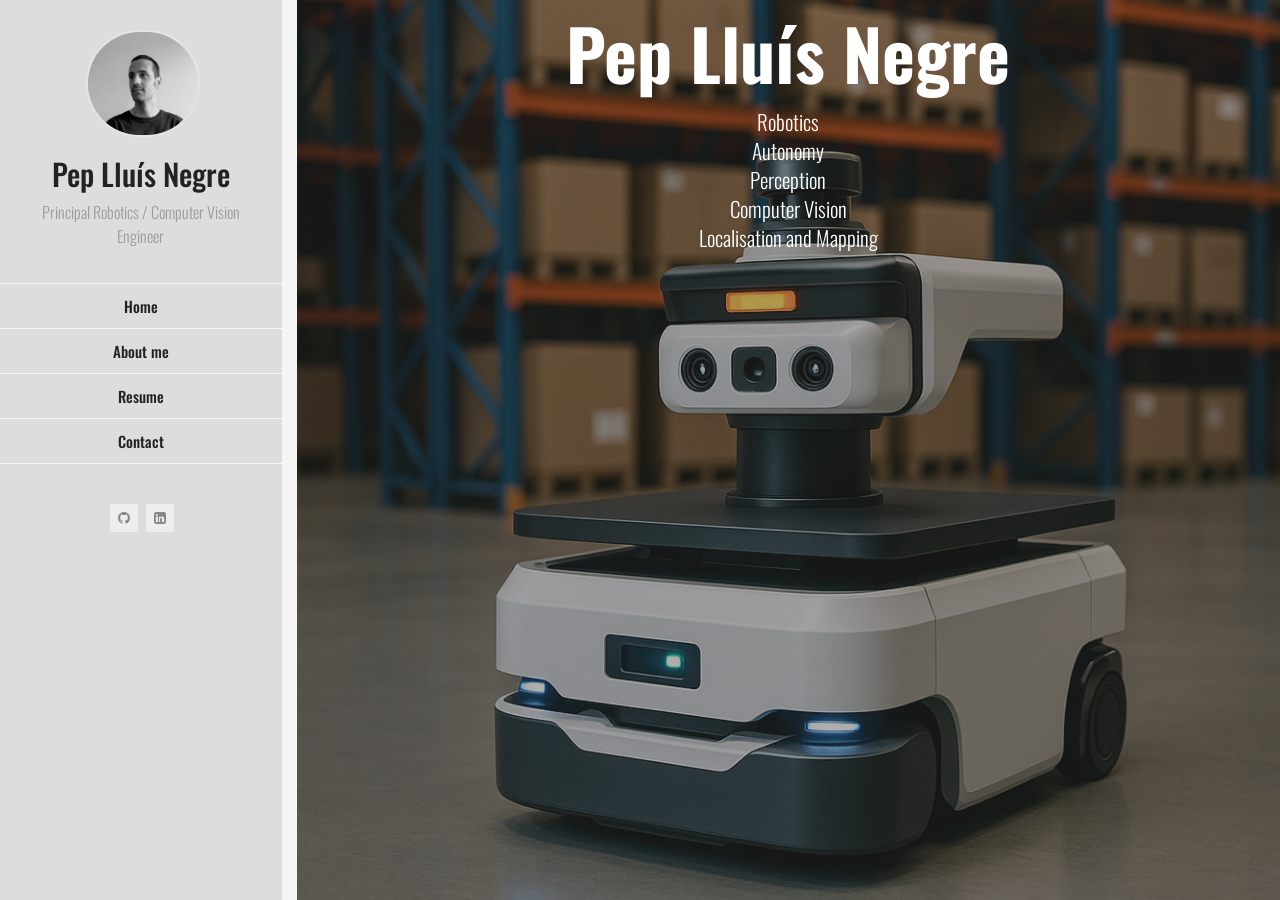
==== commit 32712a1c: "Update personal photo" ====
--- a/index.html
+++ b/index.html
@@ -37,7 +37,7 @@
       <!-- Header -->
       <header id="site_header" class="header mobile-menu-hide">
         <div class="my-photo">
-          <img src="images/my_photo.jpeg" alt="image">
+          <img src="images/my_photo_25.jpeg" alt="image">
           <div class="mask"></div>
         </div>
 
@@ -520,27 +520,27 @@
 
                     <h4>Linux + command line + ssh</h4>
                     <div class="skill-container">
+                      <div class="skill-percentage skill-9"></div>
+                    </div>
+
+                    <h4>NVIDIA Jetson/Xavier</h4>
+                    <div class="skill-container">
                       <div class="skill-percentage skill-8"></div>
                     </div>
 
-                    <h4>NVIDIA Jetson/Xavier</h4>
-                    <div class="skill-container">
-                      <div class="skill-percentage skill-8"></div>
-                    </div>
-
                     <h4>Gazebo / Isaac Simulator</h4>
                     <div class="skill-container">
-                      <div class="skill-percentage skill-8"></div>
+                      <div class="skill-percentage skill-9"></div>
                     </div>
 
                     <h4>Docker</h4>
                     <div class="skill-container">
-                      <div class="skill-percentage skill-8"></div>
+                      <div class="skill-percentage skill-9"></div>
                     </div>
 
                     <h4>OpenCV + PCL</h4>
                     <div class="skill-container">
-                      <div class="skill-percentage skill-8"></div>
+                      <div class="skill-percentage skill-9"></div>
                     </div>
 
                     <h4>G2O + Ceres-Solver</h4>
@@ -561,6 +561,21 @@
                     <h4>Python</h4>
                     <div class="skill-container">
                       <div class="skill-percentage skill-9"></div>
+                    </div>
+
+                    <h4>Typescript</h4>
+                    <div class="skill-container">
+                      <div class="skill-percentage skill-8"></div>
+                    </div>
+
+                    <h4>PyTorch</h4>
+                    <div class="skill-container">
+                      <div class="skill-percentage skill-8"></div>
+                    </div>
+
+                    <h4>TensorFlow</h4>
+                    <div class="skill-container">
+                      <div class="skill-percentage skill-8"></div>
                     </div>
 
                     <h4>Matlab</h4>
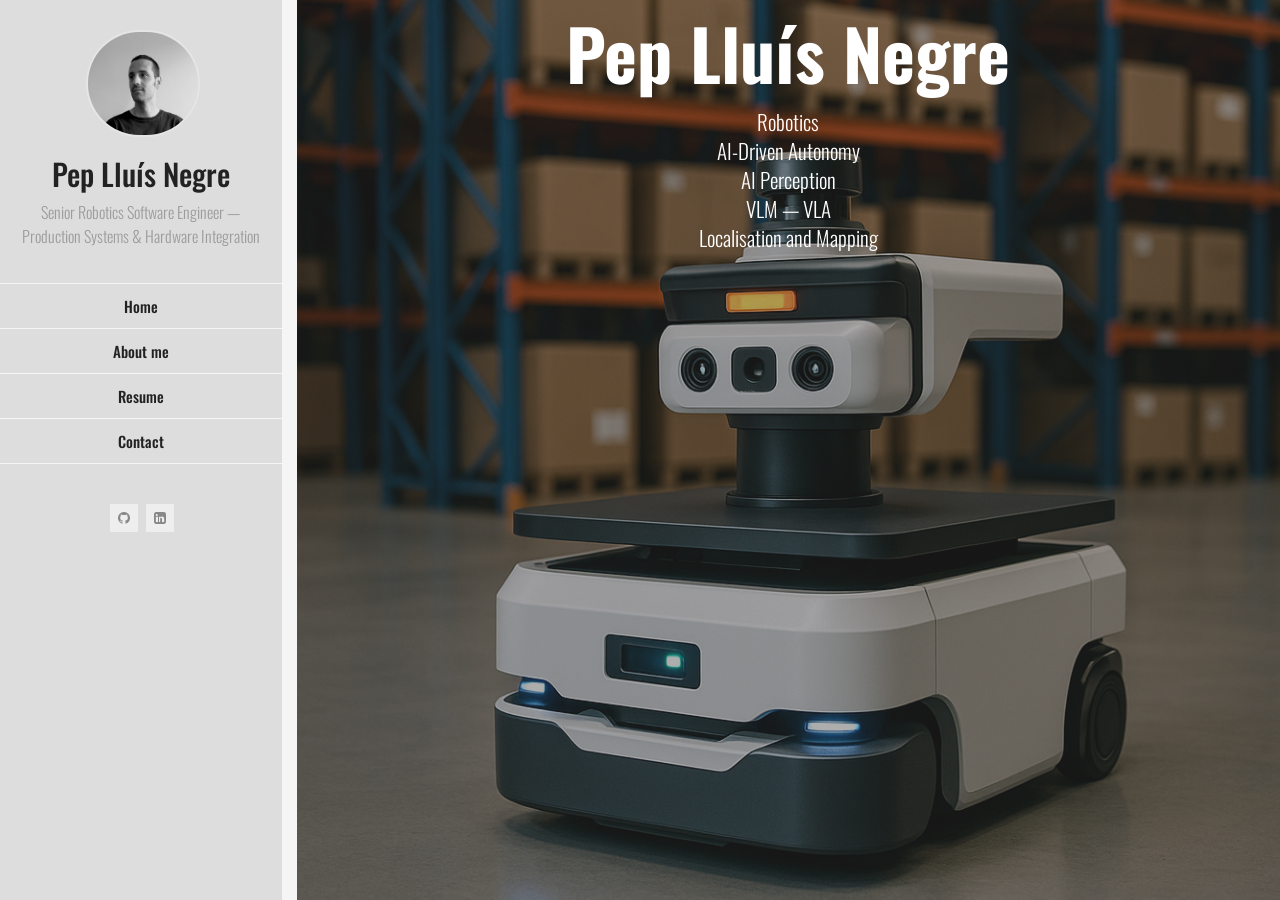
==== commit 82ee1b9c: "Updated resume" ====
--- a/index.html
+++ b/index.html
@@ -43,7 +43,7 @@
 
         <div class="site-title-block">
           <h1 class="site-title">Pep Lluís Negre</h1>
-          <p class="site-description">Principal Robotics / Computer Vision Engineer</p>
+          <p class="site-description">Senior Robotics Software Engineer — Production Systems & Hardware Integration</p>
         </div>
 
         <!-- Navigation & Social buttons -->
@@ -116,13 +116,13 @@
                       <p class="home-page-description">Robotics</p>
                     </div>
                     <div>
-                      <p class="home-page-description">Autonomy</p>
+                      <p class="home-page-description">AI-Driven Autonomy</p>
                     </div>
                     <div>
-                      <p class="home-page-description">Perception</p>
+                      <p class="home-page-description">AI Perception</p>
                     </div>
                     <div>
-                      <p class="home-page-description">Computer Vision</p>
+                      <p class="home-page-description">VLM — VLA</p>
                     </div>
                     <div>
                       <p class="home-page-description">Localisation and Mapping</p>
@@ -151,9 +151,9 @@
               <div class="row">
                 <div class="col-sm-6 col-md-6 subpage-block">
                   <div class="general-info">
-                    <h3>High-level autonomy team lead @ Beam Subsea Robotics</h3>
-                    <p>I live in paradise. I have a wonderful family. I occupy my days taking care of my family, practicing sport and enjoying my work. Climbing, hiking and Mediterranean food are my hobbies.</p>
-                    <p>At work, I am very organized and efficient. I like to plan, prioritize and execute tasks with decision. I hate wasting time. I need long-term goals to maintain a global view of the projects. But I break tasks down into very simple parts to ultimately achieve a complex result.</p>
+                    <h3>Principal Robotics, AI & Computer Vision Engineer</h3>
+                    <p>Robotics software engineer with 14+ years of experience delivering production-grade autonomous robotic systems operating in harsh, real-world environments. Drove and delivered two world-leading robotics technologies: SubSLAM, a live 3D mapping system for subsea infrastructure, and the world-first autonomous offshore jacket inspection system.</p>
+                    <p>Extensive background in hardware-software integration, robot bring-up, data collection pipelines, evaluation tooling, and cross-functional collaboration with mechanical, electrical, and operations teams. Named inventor on multiple robotics and perception patents.</p>
                   </div>
                 </div>
 
@@ -262,7 +262,7 @@
                     <div class="service-info">
                       <i class="service-icon fa fa-map"></i>
                       <h4>SLAM & 3D Mapping</h4>
-                      <p>SLAM algorithms for robot localization and 3D reconstruction. Loop closing detection, geometric validation and integration. Mono/stereo visual odometry.</p>
+                      <p>Developed and deployed real-time SLAM and localization systems integrated into robotic platforms for field operations.</p>
                     </div>
                   </div>
                 </div>
@@ -459,7 +459,14 @@
                   <div class="timeline">
                     <!-- Single event -->
                     <div class="timeline-event te-primary">
-                      <h5 class="event-date">2024 - Current</h5>
+                      <h5 class="event-date">2025 - Current</h5>
+                      <h4 class="event-name">Principal Robotics, AI & Computer Vision Engineer</h4>
+                      <span class="event-description">Rosenxt, United Kingdom</span>
+                      <p>Principal Lead for the development of a close-range autonomous inspection solution, driving its architecture and execution end-to-end. Designed hybrid autonomy by combining programmatic behaviours with AI-driven decision-making for robust real-world operation. Developed visual language action models and topological maps to enable intelligent navigation and task execution in complex environments. Delivered a generic, scalable inspection framework adaptable across multiple inspection tasks and diverse asset types.</p>
+                    </div>
+                    <!-- Single event -->
+                    <div class="timeline-event te-primary">
+                      <h5 class="event-date">2024 - 2025</h5>
                       <h4 class="event-name">High-Level Autonomy Team Lead</h4>
                       <span class="event-description">ROVCO Subsea, United Kingdom</span>
                       <p>Leading the development of world-class AI-driven subsea autonomy. Delivered the <a href="https://www.offshore-energy.biz/worlds-first-ai-powered-autonomous-subsea-vehicle-changing-underwater-inspection-and-survey-game-video/" target="_blank">world-first autonomous inspection</a> of an offshore jacket structure. Driving the end-to-end architecture and algorithmic design — from perception and sensor fusion to decision-making and mission autonomy. Leading a multidisciplinary tech team, setting technical direction, and ensuring delivery of high-impact, production-grade solutions.</p>
@@ -518,7 +525,7 @@
                       <div class="skill-percentage skill-9"></div>
                     </div>
 
-                    <h4>Linux + command line + ssh</h4>
+                    <h4>Linux + shell</h4>
                     <div class="skill-container">
                       <div class="skill-percentage skill-9"></div>
                     </div>
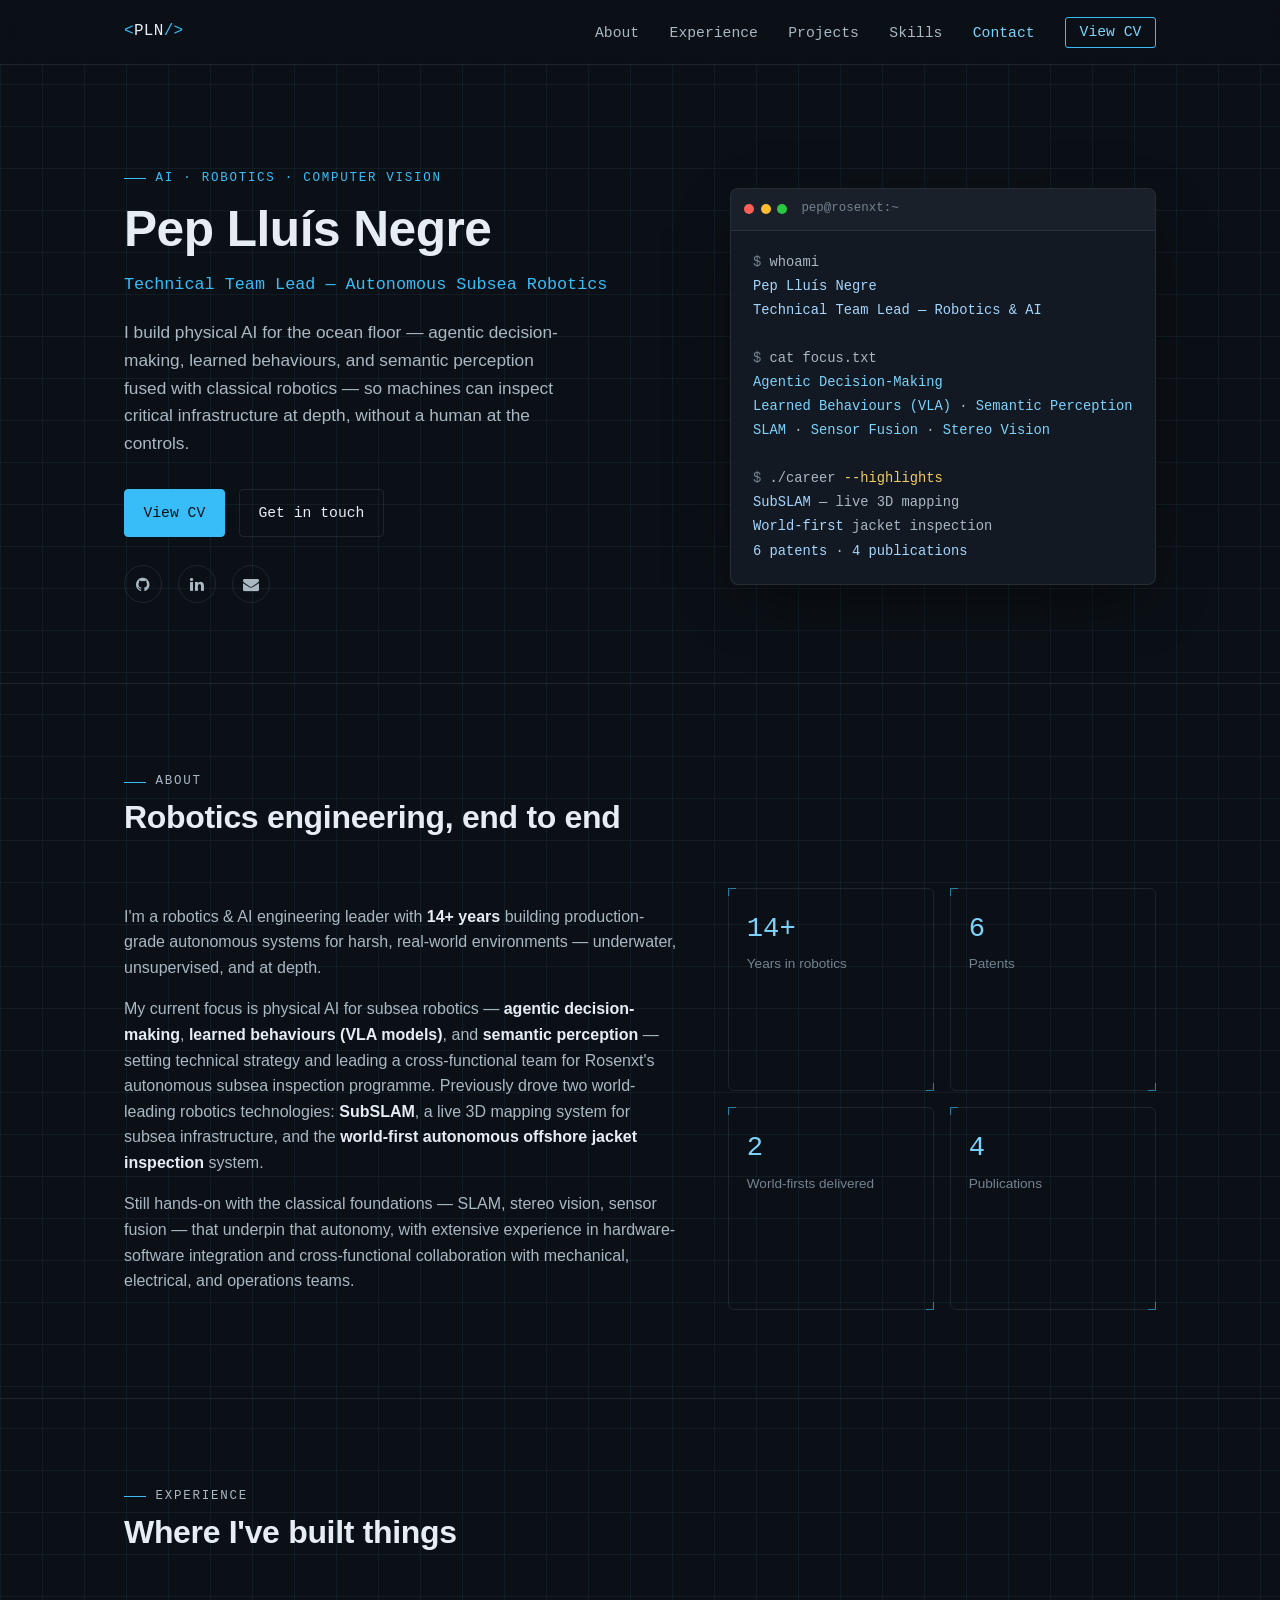
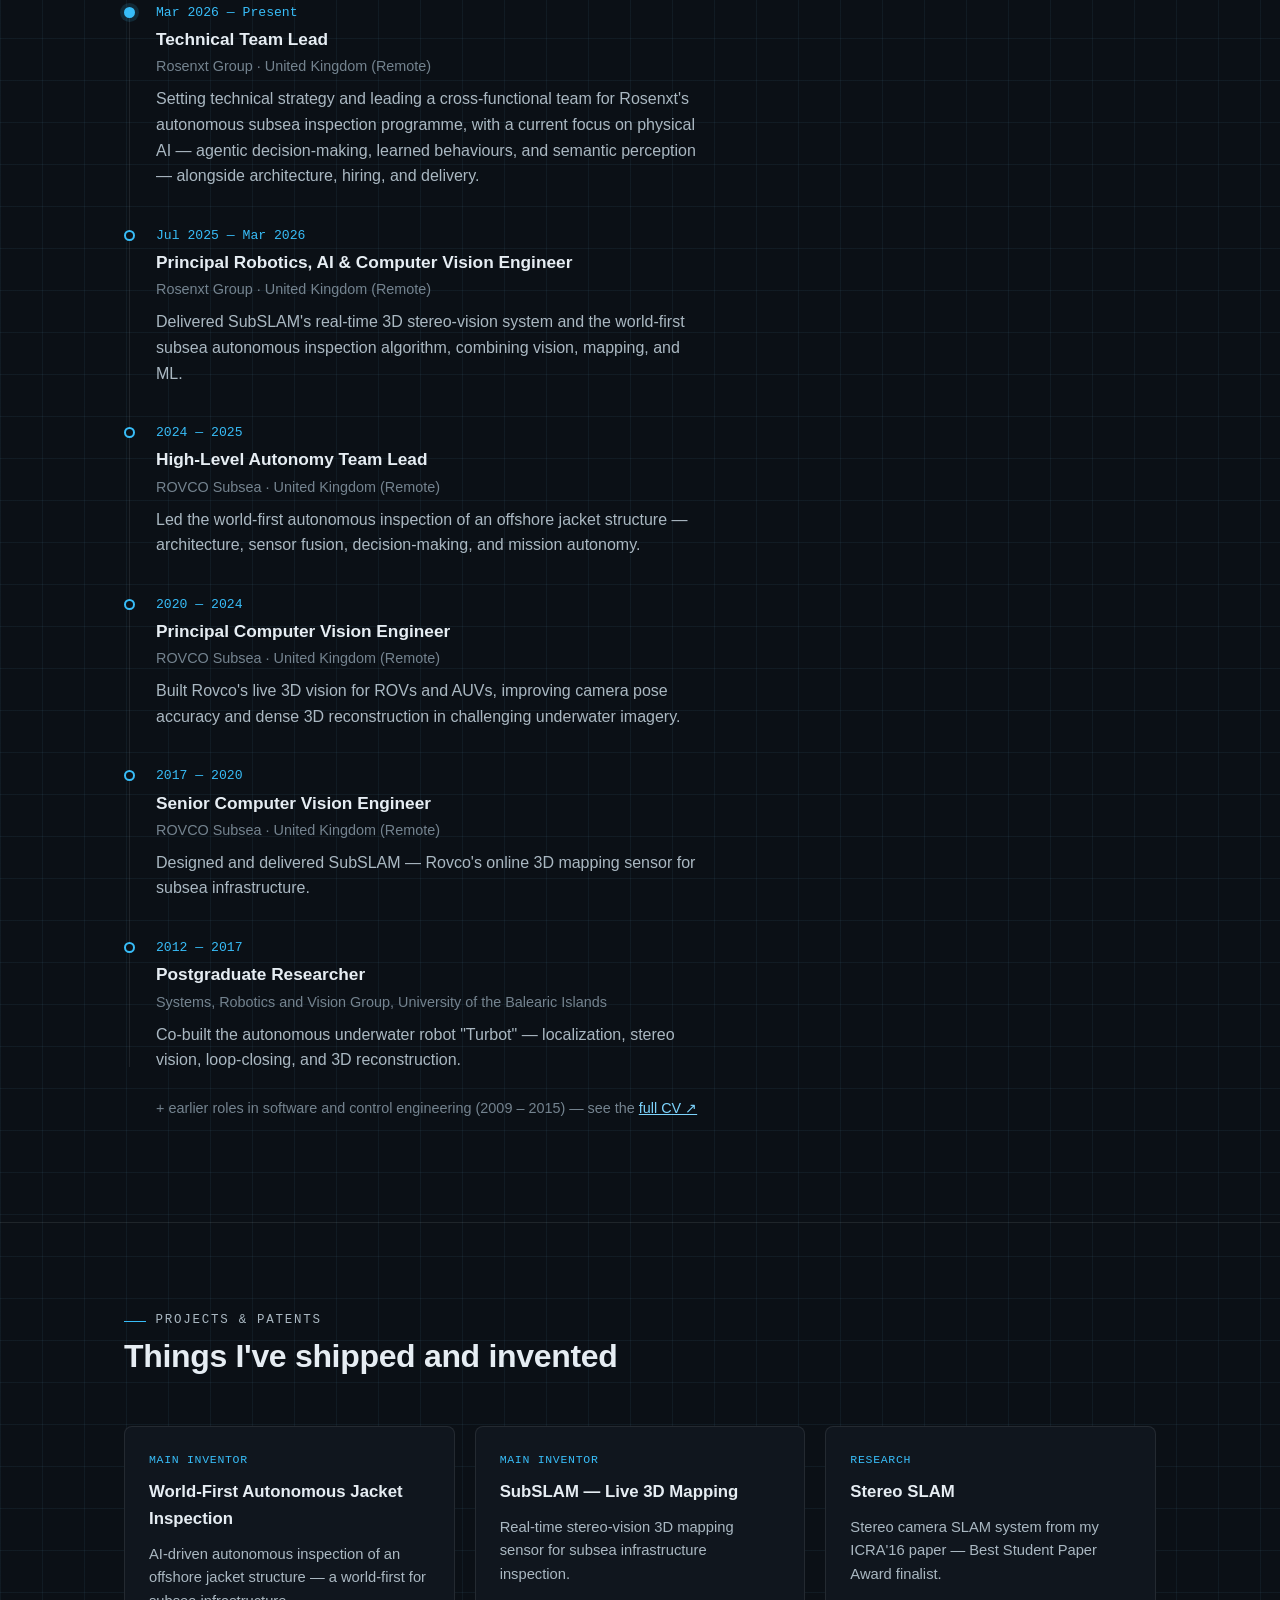
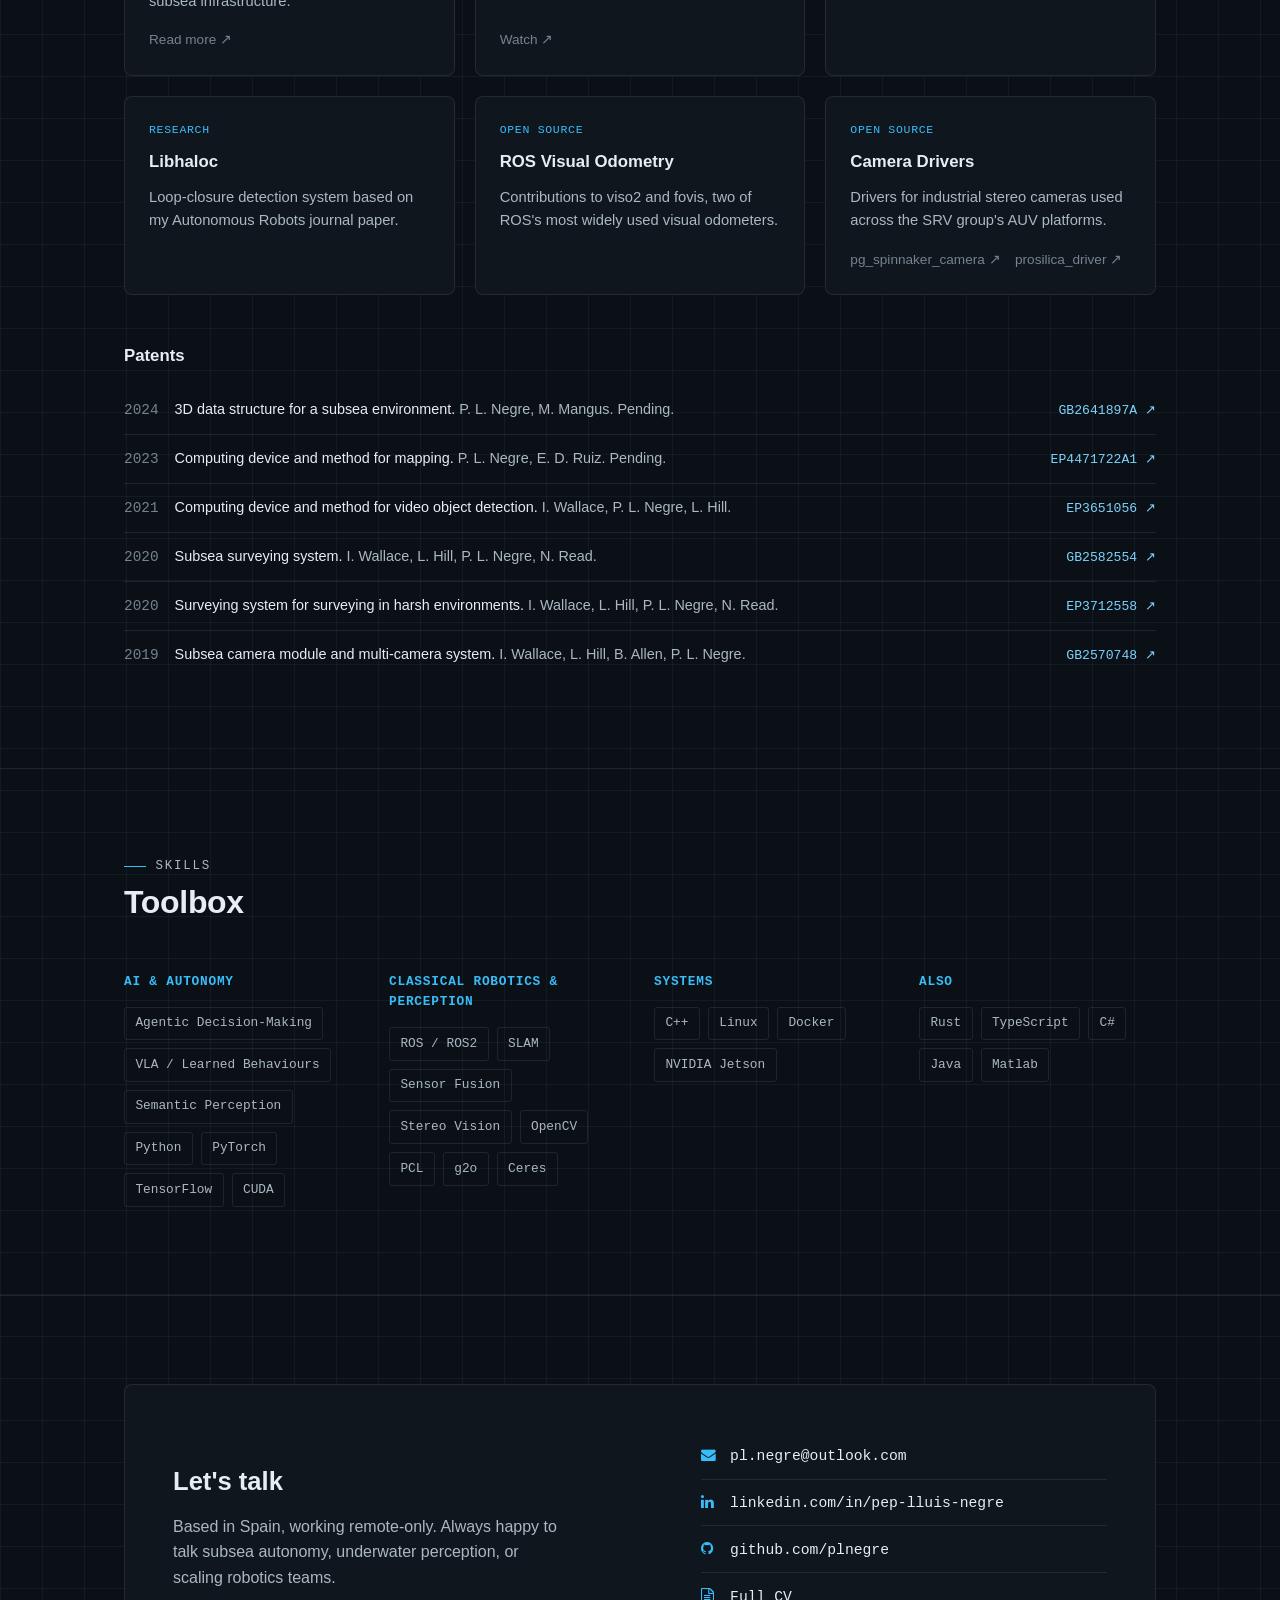
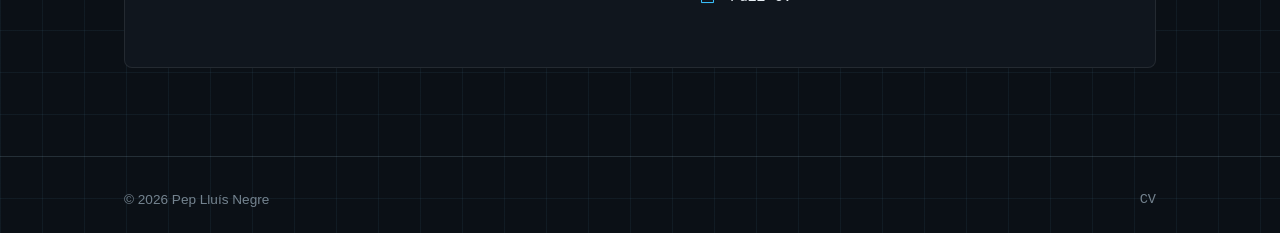
==== commit 26fcb71a: "New design" ====
--- a/index.html
+++ b/index.html
@@ -1,1070 +1,335 @@
-<!DOCTYPE html>
-<html lang="en" class="no-js">
-  <head>
-    <meta charset="UTF-8" />
-    <meta http-equiv="X-UA-Compatible" content="IE=edge">
-    <title>Pep Lluís Negre - Personal Page</title>
-    <meta name="viewport" content="width=device-width, initial-scale=1, maximum-scale=1" />
-    <meta name="description" content="Pep Lluís Negre - Personal Page" />
-    <meta name="keywords" content="plnegre, robotics, computer vision, underwater robotics, SLAM" />
-    <meta name="author" content="lmtheme" />
-
-    <link rel="stylesheet" href="css/bootstrap.css">
-    <link rel="stylesheet" href="css/normalize.css">
-    <link rel="stylesheet" href="css/transition-animations.css">
-    <link rel="stylesheet" href="css/owl.carousel.css">
-    <link rel="stylesheet" href="css/magnific-popup.css">
-    <link rel="stylesheet" href="css/animate.css">
-    <link rel="stylesheet" href="css/main.css" type="text/css">
-
-    <script src="js/jquery-2.1.3.min.js"></script>
-    <script src="js/modernizr.custom.js"></script>
-
-    <script src='https://www.google.com/recaptcha/api.js'></script>
-  </head>
-
-  <body>
-    <!-- Loading animation -->
-    <div class="preloader">
-      <div class="preloader-animation">
-        <div class="dot1"></div>
-        <div class="dot2"></div>
-      </div>
-    </div>
-    <!-- /Loading animation -->
-
-    <div id="page" class="page">
-      <!-- Header -->
-      <header id="site_header" class="header mobile-menu-hide">
-        <div class="my-photo">
-          <img src="images/my_photo_25.jpeg" alt="image">
-          <div class="mask"></div>
-        </div>
-
-        <div class="site-title-block">
-          <h1 class="site-title">Pep Lluís Negre</h1>
-          <p class="site-description">Senior Robotics Software Engineer — Production Systems & Hardware Integration</p>
-        </div>
-
-        <!-- Navigation & Social buttons -->
-        <div class="site-nav">
-          <!-- Main menu -->
-          <ul id="nav" class="site-main-menu">
-            <!-- About Me Subpage link -->
-            <li>
-              <a class="pt-trigger" href="#home" data-animation="58" data-goto="1">Home</a><!-- href value = data-id without # of .pt-page. Data-goto is the number of section -->
-            </li>
-            <!-- /About Me Subpage link -->
-            <!-- About Me Subpage link -->
-            <li>
-              <a class="pt-trigger" href="#about_me" data-animation="59" data-goto="2">About me</a>
-            </li>
-            <!-- /About Me Subpage link -->
-            <li>
-              <a class="pt-trigger" href="#resume" data-animation="60" data-goto="3">Resume</a>
-            </li>
-            <li>
-              <a class="pt-trigger" href="#contact" data-animation="59" data-goto="6">Contact</a>
-            </li>
-          </ul>
-          <!-- /Main menu -->
-
-          <!-- Social buttons -->
-          <ul class="social-links">
-            <!-- Full list of social icons: http://fontawesome.io/icons/#brand -->
-            <li><a class="tip social-button" href="https://github.com/plnegre" title="Github"><i class="fa fa-github"></i></a></li>
-            <li><a class="tip social-button" href="https://www.linkedin.com/in/pep-lluis-negre-a2674336/" title="LinkedIn"><i class="fa fa-linkedin-square"></i></a></li>
-            <!--<li><a class="tip social-button" href="#" title="Youtube"><i class="fa fa-youtube"></i></a></li>-->
-            <!--<li><a class="tip social-button" href="#" title="last.fm"><i class="fa fa-lastfm"></i></a></li>-->
-            <!--<li><a class="tip social-button" href="#" title="Dribbble"><i class="fa fa-dribbble"></i></a></li>-->
-          </ul>
-          <!-- /Social buttons -->
-        </div>
-        <!-- Navigation & Social buttons -->
-      </header>
-      <!-- /Header -->
-
-      <!-- Mobile Header -->
-      <div class="mobile-header mobile-visible">
-        <div class="mobile-logo-container">
-          <div class="mobile-site-title">Pep Lluís Negre</div>
-        </div>
-
-        <a class="menu-toggle mobile-visible">
-          <i class="fa fa-bars"></i>
-        </a>
-      </div>
-      <!-- /Mobile Header -->
-
-      <!-- Main Content -->
-      <div id="main" class="site-main">
-        <!-- Page changer wrapper -->
-        <div class="pt-wrapper">
-          <!-- Subpages -->
-          <div class="subpages">
-
-            <!-- Home Subpage -->
-            <section class="pt-page pt-page-1 section-with-bg section-paddings-0" style="background-image: url(images/warehouse_robot.png);" data-id="home">
-              <div class="home-page-block-bg">
-                <div class="mask"></div>
-              </div>
-              <div class="home-page-block">
-                <div class="v-align">
-                  <h2>Pep Lluís Negre</h2>
-                  <div id="rotate" class="text-rotate">
-                    <div>
-                      <p class="home-page-description">Robotics</p>
-                    </div>
-                    <div>
-                      <p class="home-page-description">AI-Driven Autonomy</p>
-                    </div>
-                    <div>
-                      <p class="home-page-description">AI Perception</p>
-                    </div>
-                    <div>
-                      <p class="home-page-description">VLM — VLA</p>
-                    </div>
-                    <div>
-                      <p class="home-page-description">Localisation and Mapping</p>
-                    </div>
-                  </div>
-
-                  <div class="block end" style="text-align: center">
-                    <ul class="info-list">
-                      <!-- <li><span class="title">Age</span><span class="value">31</span></li>
-                      <li><span class="title">e-mail</span><span class="value"><img src="images/eailm_white.png" alt=""></span></li> -->
-                      <!-- <li><span class="title">Phone</span><span class="value">+34 971 172 813</span></li> -->
-                    </ul>
-                  </div>
-                </div>
-              </div>
-            </section>
-            <!-- End of Home Subpage -->
-
-            <!-- About Me Subpage -->
-            <section class="pt-page pt-page-2" data-id="about_me">
-              <div class="section-title-block">
-                <h2 class="section-title">About Me</h2>
-                <h5 class="section-description">Robotics enthusiast. Working fast, smart and focused.</h5>
-              </div>
-
-              <div class="row">
-                <div class="col-sm-6 col-md-6 subpage-block">
-                  <div class="general-info">
-                    <h3>Principal Robotics, AI & Computer Vision Engineer</h3>
-                    <p>Robotics software engineer with 14+ years of experience delivering production-grade autonomous robotic systems operating in harsh, real-world environments. Drove and delivered two world-leading robotics technologies: SubSLAM, a live 3D mapping system for subsea infrastructure, and the world-first autonomous offshore jacket inspection system.</p>
-                    <p>Extensive background in hardware-software integration, robot bring-up, data collection pipelines, evaluation tooling, and cross-functional collaboration with mechanical, electrical, and operations teams. Named inventor on multiple robotics and perception patents.</p>
-                  </div>
-                </div>
-
-                <div class="col-sm-6 col-md-6 subpage-block">
-                  <div class="block-title">
-                    <h3>Favourite quotes</h3>
-                  </div>
-                  <div class="testimonials owl-carousel">
-                    <!-- Testimonial 1 -->
-                    <div class="testimonial-item" style="width:100%">
-                      <!-- Testimonial Content -->
-                      <div class="testimonial-content">
-                        <div class="testimonial-text">
-                          <p>"The future belongs to those who believe in the beauty of their dreams."</p>
-                        </div>
-                      </div>
-                      <!-- /Testimonial Content -->
-                      <!-- Testimonial Author -->
-                      <div class="testimonial-credits">
-                        <!-- Picture -->
-                        <div class="testimonial-picture">
-                          <img src="images/testimonials/eleanor.jpeg" alt="">
-                        </div>
-                        <!-- /Picture -->
-                        <!-- Testimonial author information -->
-                        <div class="testimonial-author-info">
-                          <p class="testimonial-author">Eleanor Roosevelt</p>
-                        </div>
-                      </div>
-                      <!-- /Testimonial author information -->
-                    </div>
-                    <!-- End of Testimonial 1 -->
-
-                    <!-- Testimonial 2 -->
-                    <div class="testimonial-item">
-                      <!-- Testimonial Content -->
-                      <div class="testimonial-content">
-                        <div class="testimonial-text">
-                          <p>"Todo es del color de la luz que recibe."</p>
-                        </div>
-                      </div>
-                      <!-- /Testimonial Content -->
-                      <!-- Testimonial Author -->
-                      <div class="testimonial-credits">
-                        <!-- Picture -->
-                        <div class="testimonial-picture">
-                          <img src="images/testimonials/kaseo.jpeg" alt="">
-                        </div>
-                        <!-- /Picture -->
-                        <!-- Testimonial author information -->
-                        <div class="testimonial-author-info">
-                          <p class="testimonial-author">Kase.o</p>
-                        </div>
-                      </div>
-                      <!-- /Testimonial author information -->
-                    </div>
-                    <!-- End of Testimonial 2 -->
-
-                    <!-- Testimonial 2 -->
-                    <div class="testimonial-item">
-                      <!-- Testimonial Content -->
-                      <div class="testimonial-content">
-                        <div class="testimonial-text">
-                          <p>"Try not to become a man of success, but rather try to become a man of value."</p>
-                        </div>
-                      </div>
-                      <!-- /Testimonial Content -->
-                      <!-- Testimonial Author -->
-                      <div class="testimonial-credits">
-                        <!-- Picture -->
-                        <div class="testimonial-picture">
-                          <img src="images/testimonials/einstein.jpg" alt="">
-                        </div>
-                        <!-- /Picture -->
-                        <!-- Testimonial author information -->
-                        <div class="testimonial-author-info">
-                          <p class="testimonial-author">Albert Einstein</p>
-                        </div>
-                      </div>
-                      <!-- /Testimonial author information -->
-                    </div>
-                    <!-- End of Testimonial 3 -->
-
-                  </div>
-                </div>
-              </div>
-
-              <!-- Services block -->
-              <div class="block-title">
-                <h3>Knowledge</h3>
-              </div>
-
-              <div class="row">
-                <div class="col-sm-6 col-md-3 subpage-block">
-                  <div class="service-block">
-                    <div class="service-info">
-                      <i class="service-icon fa fa-location-arrow"></i>
-                      <h4>Autonomy</h4>
-                      <p>AI-driven full autonomy stack. From perception pipelines, robot positioning and control to the high-level decision making and automated decisions.</p>
-                    </div>
-                  </div>
-                </div>
-
-                <div class="col-sm-6 col-md-3 subpage-block">
-                  <div class="service-block">
-                    <div class="service-info">
-                      <i class="service-icon fa fa-map"></i>
-                      <h4>SLAM & 3D Mapping</h4>
-                      <p>Developed and deployed real-time SLAM and localization systems integrated into robotic platforms for field operations.</p>
-                    </div>
-                  </div>
-                </div>
-
-                <div class="col-sm-6 col-md-3 subpage-block">
-                  <div class="service-block">
-                    <div class="service-info">
-                      <i class="service-icon fa fa-video-camera"></i>
-                      <h4>Computer Vision</h4>
-                      <p>Mono/stereo camera calibration. Image features detection and matching. Stereo triangulation. Color enhancement.</p>
-                    </div>
-                  </div>
-                </div>
-
-                <div class="col-sm-6 col-md-3 subpage-block">
-                  <div class="service-block">
-                    <div class="service-info">
-                      <i class="service-icon fa fa-microchip"></i>
-                      <h4>Integration</h4>
-                      <p>Embeded autonomy and mapping solutions. Sensors drivers. Serial, TCP/IP and USB communications.</p>
-                    </div>
-                  </div>
-                </div>
-              </div>
-              <!-- End of Services block -->
-
-              <!-- Clients block -->
-              <!-- <div class="block-title">
-                <h3>Clients</h3>
-              </div>
-
-              <div class="row">
-                <div class="col-sm-4 col-md-2 subpage-block">
-                  <div class="client_block">
-                    <a href="#" target="_blank"><img src="images/clients/client_1.png" alt="image"></a>
-                  </div>
-                </div>
-
-                <div class="col-sm-4 col-md-2 subpage-block">
-                  <div class="client_block">
-                    <a href="#" target="_blank"><img src="images/clients/client_2.png" alt="image"></a>
-                  </div>
-                </div>
-
-                <div class="col-sm-4 col-md-2 subpage-block">
-                  <div class="client_block">
-                    <a href="#" target="_blank"><img src="images/clients/client_3.png" alt="image"></a>
-                  </div>
-                </div>
-
-                <div class="col-sm-4 col-md-2 subpage-block">
-                  <div class="client_block">
-                    <a href="#" target="_blank"><img src="images/clients/client_4.png" alt="image"></a>
-                  </div>
-                </div>
-
-                <div class="col-sm-4 col-md-2 subpage-block">
-                  <div class="client_block">
-                    <a href="#" target="_blank"><img src="images/clients/client_5.png" alt="image"></a>
-                  </div>
-                </div>
-
-                <div class="col-sm-4 col-md-2 subpage-block">
-                  <div class="client_block">
-                    <a href="#" target="_blank"><img src="images/clients/client_6.png" alt="image"></a>
-                  </div>
-                </div>
-              </div> -->
-              <!-- End of Clients block -->
-
-              <!-- Fun facts block -->
-              <div class="block-title">
-                <h3>Some Facts</h3>
-              </div>
-
-              <div class="row">
-                <div class="col-sm-6 col-md-3 subpage-block">
-                  <div class="fun-fact-block gray-bg">
-                    <i class="pe-7s-icon pe-7s-smile"></i>
-                    <h4>Scientific Contributions</h4>
-                    <span class="fun-value">22</span>
-                  </div>
-                </div>
-
-                <div class="col-sm-6 col-md-3 subpage-block">
-                  <div class="fun-fact-block">
-                    <i class="pe-7s-icon pe-7s-alarm"></i>
-                    <h4>Robotics Experience</h4>
-                    <span class="fun-value">+14 years</span>
-                  </div>
-                </div>
-
-                <div class="col-sm-6 col-md-3 subpage-block">
-                  <div class="fun-fact-block gray-bg">
-                    <i class="pe-7s-icon pe-7s-medal"></i>
-                    <h4>Patents</h4>
-                    <span class="fun-value">5</span>
-                  </div>
-                </div>
-
-                <div class="col-sm-6 col-md-3 subpage-block">
-                  <div class="fun-fact-block">
-                    <i class="pe-7s-icon pe-7s-coffee"></i>
-                    <h4>Coffee Consumed</h4>
-                    <span class="fun-value">15,589</span>
-                  </div>
-                </div>
-              </div>
-              <!-- End of Fun fucts block -->
-            </section>
-            <!-- End of About Me Subpage -->
-
-            <!-- Resume Subpage -->
-            <section class="pt-page pt-page-3" data-id="resume">
-              <div class="section-title-block">
-                <h2 class="section-title">Resume</h2>
-                <h5 class="section-description">+14 Years of Experience in Robotics</h5>
-              </div>
-
-              <div class="row">
-                <div class="col-sm-6 col-md-4 subpage-block">
-                  <div class="block-title">
-                    <h3>Education</h3>
-                  </div>
-                  <div class="timeline">
-                    <!-- Single event -->
-                    <div class="timeline-event te-primary">
-                      <h5 class="event-date">2008 - 2010</h5>
-                      <h4 class="event-name">Master Degree in Automation and Robotics</h4>
-                      <span class="event-description">University of Catalonia UPC, Spain</span>
-                      <p>Advanced control techniques. Mobile robotics. Computer vision.</p>
-                    </div>
-                    <!-- Single event -->
-                    <div class="timeline-event te-primary">
-                      <h5 class="event-date">2004 - 2008</h5>
-                      <h4 class="event-name">Industrial Engineer in Industrial Electronics</h4>
-                      <span class="event-description">University of the Balearic Islands, Spain</span>
-                      <p>Computer vision. Robotics. Electronics. Control theory.</p>
-                    </div>
-                    <!-- Single event -->
-                    <div class="timeline-event te-primary">
-                      <h5 class="event-date">2002 - 2004</h5>
-                      <h4 class="event-name">Bachelor Degree Scientific-technological</h4>
-                      <span class="event-description">IES Guillem Colom Casasnovas, Spain</span>
-                    </div>
-                  </div>
-
-                  <div class="block-title">
-                    <h3>Patents</h3>
-                  </div>
-                  <div class="timeline">
-                    <!-- Single event -->
-                    <div class="timeline-event te-primary">
-                      <h5 class="event-date">2023</h5>
-                      <h4 class="event-name">Computing device and method for mapping</h4>
-                      <span class="event-description"><a href="https://patentimages.storage.googleapis.com/57/5b/6b/83501447cbddb4/EP4471722A1.pdf" target="_blank">EP4471722A1</a></span>
-                      <p>PL. Negre, E.D. Ruiz</p>
-                    </div>
-                    <!-- Single event -->
-                    <div class="timeline-event te-primary">
-                      <h5 class="event-date">2021</h5>
-                      <h4 class="event-name">Computing device and method for video object detection</h4>
-                      <span class="event-description"><a href="https://register.epo.org/application?number=EP18204705&tab=main" target="_blank">EP3651056</a></span>
-                      <p>I. Wallace, PL. Negre, L. Hill</p>
-                    </div>
-                    <!-- Single event -->
-                    <div class="timeline-event te-primary">
-                      <h5 class="event-date">2020</h5>
-                      <h4 class="event-name">Subsea surveying system</h4>
-                      <span class="event-description"><a href="GB2582554.pdf" target="_blank">GB2582554</a></span>
-                      <p>I. Wallace, L. Hill, PL. Negre, N. Read</p>
-                    </div>
-                    <!-- Single event -->
-                    <div class="timeline-event te-primary">
-                      <h5 class="event-date">2020</h5>
-                      <h4 class="event-name">Surveying system for surveying in harsh environments</h4>
-                      <span class="event-description"><a href="EP3712558A1.pdf" target="_blank">EP3712558</a></span>
-                      <p>I. Wallace, L. Hill, PL. Negre, N. Read</p>
-                    </div>
-                    <!-- Single event -->
-                    <div class="timeline-event te-primary">
-                      <h5 class="event-date">2019</h5>
-                      <h4 class="event-name">Subsea camera module and multi camera system</h4>
-                      <span class="event-description"><a href="https://www.ipo.gov.uk/p-ipsum/Case/PublicationNumber/GB2570748" target="_blank">GB2570748</a></span>
-                      <p>I. Wallace, L. Hill, B. Allen, PL. Negre</p>
-                    </div>
-                  </div>
-                </div>
-
-                <div class="col-sm-6 col-md-4 subpage-block">
-                  <div class="block-title">
-                    <h3>Experience</h3>
-                  </div>
-                  <div class="timeline">
-                    <!-- Single event -->
-                    <div class="timeline-event te-primary">
-                      <h5 class="event-date">2025 - Current</h5>
-                      <h4 class="event-name">Principal Robotics, AI & Computer Vision Engineer</h4>
-                      <span class="event-description">Rosenxt, United Kingdom</span>
-                      <p>Principal Lead for the development of a close-range autonomous inspection solution, driving its architecture and execution end-to-end. Designed hybrid autonomy by combining programmatic behaviours with AI-driven decision-making for robust real-world operation. Developed visual language action models and topological maps to enable intelligent navigation and task execution in complex environments. Delivered a generic, scalable inspection framework adaptable across multiple inspection tasks and diverse asset types.</p>
-                    </div>
-                    <!-- Single event -->
-                    <div class="timeline-event te-primary">
-                      <h5 class="event-date">2024 - 2025</h5>
-                      <h4 class="event-name">High-Level Autonomy Team Lead</h4>
-                      <span class="event-description">ROVCO Subsea, United Kingdom</span>
-                      <p>Leading the development of world-class AI-driven subsea autonomy. Delivered the <a href="https://www.offshore-energy.biz/worlds-first-ai-powered-autonomous-subsea-vehicle-changing-underwater-inspection-and-survey-game-video/" target="_blank">world-first autonomous inspection</a> of an offshore jacket structure. Driving the end-to-end architecture and algorithmic design — from perception and sensor fusion to decision-making and mission autonomy. Leading a multidisciplinary tech team, setting technical direction, and ensuring delivery of high-impact, production-grade solutions.</p>
-                    </div>
-                    <!-- Single event -->
-                    <div class="timeline-event te-primary">
-                      <h5 class="event-date">2020 - 2024</h5>
-                      <h4 class="event-name">Principal Computer Vision Engineer</h4>
-                      <span class="event-description">ROVCO Subsea, United Kingdom</span>
-                      <p>Researching and prototyping emerging computer vision technologies to guide subsea exploration and inspection. Designing and developing the core of Rovco's cutting-edge live 3D vision for ROVs and AUVs. Working on challenging underwater imagery problems to keep improving camera pose accuracy and dense 3D models.</p>
-                    </div>
-                    <!-- Single event -->
-                    <div class="timeline-event te-primary">
-                      <h5 class="event-date">2017 - 2020</h5>
-                      <h4 class="event-name">Senior Computer Vision Engineer</h4>
-                      <span class="event-description">ROVCO Subsea, United Kingdom</span>
-                      <p>Designing online 3D underwater mapping algorithms, based on an accurate Visual-SLAM positioning system and semi-dense 3D reconstructions. Developing cutting-edge solutions for reliable and impressive 3D underwater reconstructions to be executed online during the robot mission. Main contributor and inventor of <a href="https://youtu.be/R4PEVjXsoFY" target="_blank">Rovco's SubSLAM online 3D mapping</a> sensor for subsea infrastructure. Delivering the most advanced subsea stereo camera system up to date.</p>
-                    </div>
-                    <!-- Single event -->
-                    <div class="timeline-event te-primary">
-                      <h5 class="event-date">2012 - 2017</h5>
-                      <h4 class="event-name">Postgraduate Researcher</h4>
-                      <span class="event-description">Systems, Robotics and Vision Group, University of the Balearic Islands, Spain</span>
-                      <p>Co-responsible for the entire platform (software and hardware) of the autonomous underwater robot "Turbot". In charge of the whole localization pipeline based on various sensors: IMU, DVL, USBL, GPS and two stereo cameras. Specialized in stereo localization, loop closing detection, 3D reconstruction and the tools to visualize it. Responsible for the design and development of the operating interface of the vehicle based on HTML5, Google maps API and Rosbridge.</p>
-                    </div>
-                    <!-- Single event -->
-                    <div class="timeline-event te-primary">
-                      <h5 class="event-date">2012 - 2015</h5>
-                      <h4 class="event-name">CEO at Binibook.com</h4>
-                      <p>Lead of the platform to write and distribute books online. In charge of the website and apps developed for iOS and Android. Create value, manage the group and keep developing code in HTML5, Javascript, CSS, Node, Xcode and Java.</p>
-                    </div>
-                    <!-- Single event -->
-                    <div class="timeline-event te-primary">
-                      <h5 class="event-date">2011 - 2012</h5>
-                      <h4 class="event-name">Software Developer</h4>
-                      <span class="event-description">Sampol Comunications S.L.</span>
-                      <p>Developing drivers for IAS/Wonderware, cameras, relies and many other sensors for factories and intelligent houses. Implementing power monitoring systems to improve the building efficiency with powerful web front-ends and databases. Responsible for the project of automatic reading of meters of water and electricity for the Palma de Mallorca Harbour's.</p>
-                    </div>
-                    <!-- Single event -->
-                    <div class="timeline-event te-primary">
-                      <h5 class="event-date">2009 - 2011</h5>
-                      <h4 class="event-name">Control Engineer</h4>
-                      <span class="event-description">Alstom Power S.L.U.</span>
-                      <p>Responsible for the control design and tuning of the wind turbines ECO74 and ECO80. Specialized in system identification and fault-tolerant control in adverse weather conditions.</p>
-                    </div>
-                  </div>
-                </div>
-
-                <div class="col-sm-6 col-md-4 subpage-block">
-                  <div class="block-title">
-                    <h3>Robotics software tools</h3>
-                  </div>
-                  <div class="skills-info">
-                    <h4>ROS2</h4>
-                    <div class="skill-container">
-                      <div class="skill-percentage skill-9"></div>
-                    </div>
-
-                    <h4>Linux + shell</h4>
-                    <div class="skill-container">
-                      <div class="skill-percentage skill-9"></div>
-                    </div>
-
-                    <h4>NVIDIA Jetson/Xavier</h4>
-                    <div class="skill-container">
-                      <div class="skill-percentage skill-8"></div>
-                    </div>
-
-                    <h4>Gazebo / Isaac Simulator</h4>
-                    <div class="skill-container">
-                      <div class="skill-percentage skill-9"></div>
-                    </div>
-
-                    <h4>Docker</h4>
-                    <div class="skill-container">
-                      <div class="skill-percentage skill-9"></div>
-                    </div>
-
-                    <h4>OpenCV + PCL</h4>
-                    <div class="skill-container">
-                      <div class="skill-percentage skill-9"></div>
-                    </div>
-
-                    <h4>G2O + Ceres-Solver</h4>
-                    <div class="skill-container">
-                      <div class="skill-percentage skill-8"></div>
-                    </div>
-                  </div>
-
-                  <div class="block-title">
-                    <h3>Coding Skills</h3>
-                  </div>
-                  <div class="skills-info">
-                    <h4>C++</h4>
-                    <div class="skill-container">
-                      <div class="skill-percentage skill-9"></div>
-                    </div>
-
-                    <h4>Python</h4>
-                    <div class="skill-container">
-                      <div class="skill-percentage skill-9"></div>
-                    </div>
-
-                    <h4>Typescript</h4>
-                    <div class="skill-container">
-                      <div class="skill-percentage skill-8"></div>
-                    </div>
-
-                    <h4>PyTorch</h4>
-                    <div class="skill-container">
-                      <div class="skill-percentage skill-8"></div>
-                    </div>
-
-                    <h4>TensorFlow</h4>
-                    <div class="skill-container">
-                      <div class="skill-percentage skill-8"></div>
-                    </div>
-
-                    <h4>Matlab</h4>
-                    <div class="skill-container">
-                      <div class="skill-percentage skill-7"></div>
-                    </div>
-
-                    <h4>HTML + JS + CSS + PHP</h4>
-                    <div class="skill-container">
-                      <div class="skill-percentage skill-6"></div>
-                    </div>
-
-                    <h4>C# + Java</h4>
-                    <div class="skill-container">
-                      <div class="skill-percentage skill-6"></div>
-                    </div>
-                  </div>
-                </div>
-              </div>
-              <div class="row">
-                <div class="col-sm-12 col-md-12">
-                  <div class="download-cv-block">
-                    <a class="button" target="_blank" href="plnegre_resume.pdf">Download full CV</a>
-                  </div>
-                </div>
-              </div>
-            </section>
-            <!-- End Resume Subpage -->
-
-
-            <!-- Portfolio Subpage -->
-            <section class="pt-page pt-page-4" data-id="portfolio">
-              <div class="section-title-block">
-                <h2 class="section-title">Portfolio</h2>
-                <h5 class="section-description">My Best Works</h5>
-              </div>
-
-              <!-- Portfolio Content -->
-              <div class="portfolio-content">
-
-                <!-- Portfolio filter -->
-                <ul id="portfolio_filters" class="portfolio-filters">
-                  <li class="active">
-                    <a class="filter btn btn-sm btn-link active" data-group="all">All</a>
-                  </li>
-                  <li>
-                    <a class="filter btn btn-sm btn-link" data-group="media">Media</a>
-                  </li>
-                  <li>
-                    <a class="filter btn btn-sm btn-link" data-group="illustration">Illustration</a>
-                  </li>
-                  <li>
-                    <a class="filter btn btn-sm btn-link" data-group="video">Video</a>
-                  </li>
-                </ul>
-                <!-- End of Portfolio filter -->
-
-                <!-- Portfolio Grid -->
-                <div id="portfolio_grid" class="portfolio-grid portfolio-masonry masonry-grid-3">
-
-                  <!-- Portfolio Item 1 -->
-                  <figure class="item" data-groups='["all", "media"]'>
-                    <a class="ajax-page-load" href="portfolio-1.html">
-                      <img src="images/portfolio/1.jpg" alt="">
-                      <div>
-                        <h5 class="name">Project Name</h5>
-                        <small>Media</small>
-                        <i class="fa fa-file-text-o"></i>
-                      </div>
-                    </a>
-                  </figure>
-                  <!-- /Portfolio Item 1 -->
-
-                  <!-- Portfolio Item 2 -->
-                  <figure class="item" data-groups='["all", "video"]'>
-                    <a href="https://player.vimeo.com/video/97102654?autoplay=1" title="Praesent Dolor Ex" class="lightbox mfp-iframe">
-                      <img src="images/portfolio/2.jpg" alt="">
-                      <div>
-                        <h5 class="name">Project Name</h5>
-                        <small>Video</small>
-                        <i class="fa fa-video-camera"></i>
-                      </div>
-                    </a>
-                  </figure>
-                  <!-- /Portfolio Item 2 -->
-
-                  <!-- Portfolio Item 3 -->
-                  <figure class="item" data-groups='["all","illustration"]'>
-                    <a href="images/portfolio/3.jpg" class="lightbox" title="Duis Eu Eros Viverra">
-                      <img src="images/portfolio/3.jpg" alt="">
-                      <div>
-                        <h5 class="name">Project Name</h5>
-                        <small>Illustration</small>
-                        <i class="fa fa-image"></i>
-                      </div>
-                    </a>
-                  </figure>
-                  <!-- /Portfolio Item 3 -->
-
-                  <!-- Portfolio Item 4 -->
-                  <figure class="item" data-groups='["all", "media"]'>
-                    <a class="ajax-page-load" href="portfolio-1.html">
-                      <img src="images/portfolio/4.jpg" alt="">
-                      <div>
-                        <h5 class="name">Project Name</h5>
-                        <small>Media</small>
-                        <i class="fa fa-file-text-o"></i>
-                      </div>
-                    </a>
-                  </figure>
-                  <!-- /Portfolio Item 4 -->
-
-                  <!-- Portfolio Item 5 -->
-                  <figure class="item" data-groups='["all", "illustration"]'>
-                    <a href="images/portfolio/5.jpg" class="lightbox" title="Aliquam Condimentum Magna Rhoncus">
-                      <img src="images/portfolio/5.jpg" alt="">
-                      <div>
-                        <h5 class="name">Project Name</h5>
-                        <small>Illustration</small>
-                        <i class="fa fa-image"></i>
-                      </div>
-                    </a>
-                  </figure>
-                  <!-- /Portfolio Item 5 -->
-
-                  <!-- Portfolio Item 6 -->
-                  <figure class="item" data-groups='["all", "media"]'>
-                    <a class="ajax-page-load" href="portfolio-1.html">
-                      <img src="images/portfolio/6.jpg" alt="">
-                      <div>
-                        <h5 class="name">Project Name</h5>
-                        <small>Media</small>
-                        <i class="fa fa-file-text-o"></i>
-                      </div>
-                    </a>
-                  </figure>
-                  <!-- /Portfolio Item 6 -->
-
-                  <!-- Portfolio Item 7 -->
-                  <figure class="item" data-groups='["all", "video"]'>
-                    <a href="https://player.vimeo.com/video/97102654?autoplay=1" title="Nulla Facilisi" class="lightbox mfp-iframe">
-                      <img src="images/portfolio/7.jpg" alt="">
-                      <div>
-                        <h5 class="name">Project Name</h5>
-                        <small>Video</small>
-                        <i class="fa fa-video-camera"></i>
-                      </div>
-                    </a>
-                  </figure>
-                  <!-- /Portfolio Item 7 -->
-
-                  <!-- Portfolio Item 8 -->
-                  <figure class="item" data-groups='["all",  "media"]'>
-                    <a class="ajax-page-load" href="portfolio-1.html">
-                      <img src="images/portfolio/8.jpg" alt="">
-                      <div>
-                        <h5 class="name">Project Name</h5>
-                        <small>Media</small>
-                        <i class="fa fa-file-text-o"></i>
-                      </div>
-                    </a>
-                  </figure>
-                  <!-- /Portfolio Item 8 -->
-
-                  <!-- Portfolio Item 9 -->
-                  <figure class="item" data-groups='["all","illustration"]'>
-                    <a href="images/portfolio/9.jpg" class="lightbox" title="Mauris Neque Dolor">
-                      <img src="images/portfolio/9.jpg" alt="">
-                      <div>
-                        <h5 class="name">Project Name</h5>
-                        <small>Illustration</small>
-                        <i class="fa fa-image"></i>
-                      </div>
-                    </a>
-                  </figure>
-                  <!-- /Portfolio Item 9 -->
-
-                  <!-- Portfolio Item 10 -->
-                  <figure class="item" data-groups='["all", "video"]'>
-                    <a href="https://player.vimeo.com/video/97102654?autoplay=1" title="Donec Lectus Arcu" class="lightbox mfp-iframe">
-                      <img src="images/portfolio/10.jpg" alt="">
-                      <div>
-                        <h5 class="name">Project Name</h5>
-                        <small>Video</small>
-                        <i class="fa fa-video-camera"></i>
-                      </div>
-                    </a>
-                  </figure>
-                  <!-- /Portfolio Item 10 -->
-
-                  <!-- Portfolio Item 11 -->
-                  <figure class="item" data-groups='["all","illustration"]'>
-                    <a href="images/portfolio/11.jpg" class="lightbox" title="Duis Eu Eros Viverra">
-                      <img src="images/portfolio/11.jpg" alt="">
-                      <div>
-                        <h5 class="name">Project Name</h5>
-                        <small>Illustration</small>
-                        <i class="fa fa-image"></i>
-                      </div>
-                    </a>
-                  </figure>
-                  <!-- /Portfolio Item 11 -->
-
-                  <!-- Portfolio Item 12 -->
-                  <figure class="item" data-groups='["all","media"]'>
-                    <a class="ajax-page-load" href="portfolio-1.html">
-                      <img src="images/portfolio/12.jpg" alt="">
-                      <div>
-                        <h5 class="name">Project Name</h5>
-                        <small>Media</small>
-                        <i class="fa fa-file-text-o"></i>
-                      </div>
-                    </a>
-                  </figure>
-                  <!-- /Portfolio Item 12 -->
-                </div>
-                <!-- /Portfolio Grid -->
-
-              </div>
-              <!-- /Portfolio Content -->
-
-            </section>
-            <!-- /Portfolio Subpage -->
-
-            <!-- Blog Subpage -->
-            <section class="pt-page pt-page-5" data-id="blog">
-              <div class="section-title-block">
-                <h2 class="section-title">Blog</h2>
-                <h5 class="section-description">My Diary</h5>
-              </div>
-              <div class="blog-masonry">
-                <!-- Blog Post 1 -->
-                <div class="item">
-                  <div class="blog-card">
-                    <div class="media-block">
-                      <a href="blog-post-1.html">
-                        <img class="post-image img-responsive" src="images/blog/blog_post_1.jpg" alt="blog-post-1" />
-                        <div class="mask"></div>
-                        <div class="post-date"><span class="day">6</span><span class="month">Dec</span><!--<span class="year">2016</span>--></div>
-                      </a>
-                    </div>
-                    <div class="post-info">
-                      <ul class="category">
-                        <li><a href="#">Travel</a></li>
-                      </ul>
-                      <a href="blog-post-1.html"><h4 class="blog-item-title">Bootstrap is the Most Popular Framework</h4></a>
-                    </div>
-                  </div>
-                </div>
-                <!-- End of Blog Post 1 -->
-
-                <!-- Blog Post 2 -->
-                <div class="item">
-                  <div class="blog-card">
-                    <div class="media-block">
-                      <a href="blog-post-1.html">
-                        <img class="post-image img-responsive" src="images/blog/blog_post_2.jpg" alt="blog-post-2" />
-                        <div class="mask"></div>
-                        <div class="post-date"><span class="day">3</span><span class="month">Nov</span><!--<span class="year">2016</span>--></div>
-                      </a>
-                    </div>
-                    <div class="post-info">
-                      <ul class="category">
-                        <li><a href="#">jQuery</a></li>
-                      </ul>
-                      <a href="blog-post-1.html"><h4 class="blog-item-title">One Framework, Every Device</h4></a>
-                    </div>
-                  </div>
-                </div>
-                <!-- End of Blog Post 2 -->
-
-                <!-- Blog Post 3 -->
-                <div class="item">
-                  <div class="blog-card">
-                    <div class="media-block">
-                      <a href="blog-post-1.html">
-                        <img class="post-image img-responsive" src="images/blog/blog_post_3.jpg" alt="blog-post-3" />
-                        <div class="mask"></div>
-                        <div class="post-date"><span class="day">12</span><span class="month">Oct</span><!--<span class="year">2016</span>--></div>
-                      </a>
-                    </div>
-                    <div class="post-info">
-                      <ul class="category">
-                        <li><a href="#">Sport</a></li>
-                      </ul>
-                      <a href="blog-post-1.html"><h4 class="blog-item-title">Designed for Everyone, Everywhere</h4></a>
-                    </div>
-                  </div>
-                </div>
-                <!-- End of Blog Post 3 -->
-
-                <!-- Blog Post 4 -->
-                <div class="item">
-                  <div class="blog-card">
-                    <div class="media-block">
-                      <a href="blog-post-1.html">
-                        <img class="post-image img-responsive" src="images/blog/blog_post_4.jpg" alt="blog-post-4" />
-                        <div class="mask"></div>
-                        <div class="post-date"><span class="day">18</span><span class="month">Aug</span><!--<span class="year">2016</span>--></div>
-                      </a>
-                    </div>
-                    <div class="post-info">
-                      <ul class="category">
-                        <li><a href="#">CSS</a></li>
-                      </ul>
-                      <a href="blog-post-1.html"><h4 class="blog-item-title">An Introduction To PostCSS</h4></a>
-                    </div>
-                  </div>
-                </div>
-                <!-- End of Blog Post 4 -->
-
-                <!-- Blog Post 5 -->
-                <div class="item">
-                  <div class="blog-card">
-                    <div class="media-block">
-                      <a href="blog-post-1.html">
-                        <img class="post-image img-responsive" src="images/blog/blog_post_5.jpg" alt="blog-post-5" />
-                        <div class="mask"></div>
-                        <div class="post-date"><span class="day">2</span><span class="month">Jul</span><!--<span class="year">2016</span>--></div>
-                      </a>
-                    </div>
-                    <div class="post-info">
-                      <ul class="category">
-                        <li><a href="#">CSS3</a></li>
-                      </ul>
-                      <a href="blog-post-1.html"><h4 class="blog-item-title">Original and Innovative Web Layouts</h4></a>
-                    </div>
-                  </div>
-                </div>
-                <!-- End of Blog Post 5 -->
-
-                <!-- Blog Post 6 -->
-                <div class="item">
-                  <div class="blog-card">
-                    <div class="media-block">
-                      <a href="blog-post-1.html">
-                        <img class="post-image img-responsive" src="images/blog/blog_post_6.jpg" alt="blog-post-6" />
-                        <div class="mask"></div>
-                        <div class="post-date"><span class="day">8</span><span class="month">May</span><!--<span class="year">2016</span>--></div>
-                      </a>
-                    </div>
-                    <div class="post-info">
-                      <ul class="category">
-                        <li><a href="#">HTML5</a></li>
-                      </ul>
-                      <a href="blog-post-1.html"><h4 class="blog-item-title">Creative and Innovative Navigation Designs</h4></a>
-                    </div>
-                  </div>
-                </div>
-                <!-- End of Blog Post 6 -->
-
-                <!-- Blog Post 7 -->
-                <div class="item">
-                  <div class="blog-card">
-                    <div class="media-block">
-                      <a href="blog-post-1.html">
-                        <img class="post-image img-responsive" src="images/blog/blog_post_7.jpg" alt="blog-post-7" />
-                        <div class="mask"></div>
-                        <div class="post-date"><span class="day">7</span><span class="month">Apr</span><!--<span class="year">2016</span>--></div>
-                      </a>
-                    </div>
-                    <div class="post-info">
-                      <ul class="category">
-                        <li><a href="#">Design</a></li>
-                      </ul>
-                      <a href="blog-post-1.html"><h4 class="blog-item-title">Navigation for Mega-Sites</h4></a>
-                    </div>
-                  </div>
-                </div>
-                <!-- End of Blog Post 7 -->
-
-                <!-- Blog Post 8 -->
-                <div class="item">
-                  <div class="blog-card">
-                    <div class="media-block">
-                      <a href="blog-post-1.html">
-                        <img class="post-image img-responsive" src="images/blog/blog_post_8.jpg" alt="blog-post-8" />
-                        <div class="mask"></div>
-                        <div class="post-date"><span class="day">21</span><span class="month">Mar</span><!--<span class="year">2016</span>--></div>
-                      </a>
-                    </div>
-                    <div class="post-info">
-                      <ul class="category">
-                        <li><a href="#">CSS3</a></li>
-                      </ul>
-                      <a href="blog-post-1.html"><h4 class="blog-item-title">Front-End Challenge Accepted: CSS 3D Cube</h4></a>
-                    </div>
-                  </div>
-                </div>
-                <!-- End of Blog Post 8 -->
-              </div>
-            </section>
-            <!-- End Blog Subpage -->
-
-            <!-- Contact Subpage -->
-            <section class="pt-page pt-page-6" data-id="contact">
-              <div class="section-title-block">
-                <h2 class="section-title">Contact</h2>
-                <h5 class="section-description">Get in Touch</h5>
-              </div>
-
-              <div class="row">
-                <div class="col-sm-6 col-md-6 subpage-block">
-                  <div class="block-title">
-                    <h3>Get in Touch</h3>
-                  </div>
-                  <p>If you would like to find out more about me, my research or my work, please drop me an email.</p>
-                  <div class="contact-info-block">
-                    <div class="ci-icon">
-                      <i class="pe-7s-icon pe-7s-map-marker"></i>
-                    </div>
-                    <div class="ci-text">
-                      <h5>Bunyola, Mallorca, SPAIN</h5>
-                    </div>
-                  </div>
-                  <div class="contact-info-block">
-                    <div class="ci-icon">
-                      <i class="pe-7s-icon pe-7s-mail"></i>
-                    </div>
-                    <div class="ci-text">
-                      <h5><img src="images/eailm.png" alt=""></h5>
-                    </div>
-                  </div>
-                </div>
-
-                <!-- <div class="col-sm-6 col-md-6 subpage-block">
-                  <div class="block-title">
-                    <h3>Contact Form</h3>
-                  </div>
-                  <form id="contact-form" method="post" action="contact_form/contact_form.php">
-
-                    <div class="messages"></div>
-
-                    <div class="controls">
-                      <div class="form-group">
-                          <input id="form_name" type="text" name="name" class="form-control" placeholder="Full Name" required="required" data-error="Name is required.">
-                          <div class="form-control-border"></div>
-                          <i class="form-control-icon fa fa-user"></i>
-                          <div class="help-block with-errors"></div>
-                      </div>
-
-                      <div class="form-group">
-                          <input id="form_email" type="email" name="email" class="form-control" placeholder="Email Address" required="required" data-error="Valid email is required.">
-                          <div class="form-control-border"></div>
-                          <i class="form-control-icon fa fa-envelope"></i>
-                          <div class="help-block with-errors"></div>
-                      </div>
-
-                      <div class="form-group">
-                          <textarea id="form_message" name="message" class="form-control" placeholder="Message for me" rows="4" required="required" data-error="Please, leave me a message."></textarea>
-                          <div class="form-control-border"></div>
-                          <i class="form-control-icon fa fa-comment"></i>
-                          <div class="help-block with-errors"></div>
-                      </div>
-
-                      <div class="g-recaptcha" data-sitekey="6LdqmCAUAAAAAMMNEZvn6g4W5e0or2sZmAVpxVqI" data-callback="correctCaptcha"></div>
-
-                      <input type="submit" class="button btn-send" value="Send message">
-                    </div>
-                  </form>
-                </div> -->
-              </div>
-            </section>
-            <!-- End Contact Subpage -->
-
-          </div>
-        </div>
-        <!-- /Page changer wrapper -->
-      </div>
-      <!-- /Main Content -->
-    </div>
-
-    <script src="js/bootstrap.min.js"></script>
-    <script src="js/page-transition.js"></script>
-    <script src="js/imagesloaded.pkgd.min.js"></script>
-    <script src="js/validator.js"></script>
-    <script src="js/jquery.shuffle.min.js"></script>
-    <script src="js/masonry.pkgd.min.js"></script>
-    <script src="js/owl.carousel.min.js"></script>
-    <script src="js/jquery.magnific-popup.min.js"></script>
-    <script src="js/jquery.hoverdir.js"></script>
-    <script src="js/main.js"></script>
-
-  </body>
-</html>
+<!DOCTYPE html>
+<html lang="en">
+<head>
+  <meta charset="UTF-8" />
+  <meta http-equiv="X-UA-Compatible" content="IE=edge">
+  <title>Pep Lluís Negre — Robotics, AI &amp; Computer Vision</title>
+  <meta name="viewport" content="width=device-width, initial-scale=1, maximum-scale=1" />
+  <meta name="description" content="Pep Lluís Negre — Robotics engineering leader. Autonomous subsea robotics, AI, SLAM, and computer vision." />
+  <meta name="keywords" content="plnegre, robotics, computer vision, underwater robotics, SLAM, autonomy, AI" />
+  <meta name="author" content="Pep Lluís Negre" />
+  <link rel="icon" href="favicon.ico">
+
+  <link rel="stylesheet" href="css/font-awesome.css">
+  <link rel="stylesheet" href="css/site.css">
+</head>
+<body>
+
+  <!-- Nav -->
+  <nav class="nav">
+    <div class="container">
+      <a class="brand" href="#home"><span class="bracket">&lt;</span>PLN<span class="bracket">/&gt;</span></a>
+      <button class="nav-toggle" aria-label="Toggle menu"><i class="fa fa-bars"></i></button>
+      <ul class="nav-links">
+        <li><a href="#about">About</a></li>
+        <li><a href="#experience">Experience</a></li>
+        <li><a href="#projects">Projects</a></li>
+        <li><a href="#skills">Skills</a></li>
+        <li><a href="#contact">Contact</a></li>
+        <li><a class="cta" href="cv/index.html">View CV</a></li>
+      </ul>
+    </div>
+  </nav>
+
+  <!-- Hero -->
+  <section id="home" class="hero">
+    <div class="container">
+      <div class="reveal in">
+        <p class="eyebrow">AI · Robotics · Computer Vision</p>
+        <h1>Pep Lluís Negre</h1>
+        <p class="role">Technical Team Lead — Autonomous Subsea Robotics</p>
+        <p class="lede">I build physical AI for the ocean floor — agentic decision-making, learned behaviours, and semantic perception fused with classical robotics — so machines can inspect critical infrastructure at depth, without a human at the controls.</p>
+        <div class="btn-row">
+          <a class="btn btn-primary" href="cv/index.html">View CV</a>
+          <a class="btn btn-ghost" href="#contact">Get in touch</a>
+        </div>
+        <div class="social-row">
+          <a href="https://github.com/plnegre" target="_blank" title="GitHub"><i class="fa fa-github"></i></a>
+          <a href="https://www.linkedin.com/in/pep-lluis-negre-a2674336/" target="_blank" title="LinkedIn"><i class="fa fa-linkedin"></i></a>
+          <a href="mailto:pl.negre@outlook.com" title="Email"><i class="fa fa-envelope"></i></a>
+        </div>
+      </div>
+
+      <div class="reveal in">
+        <div class="term">
+          <div class="term-bar">
+            <span class="term-dot"></span><span class="term-dot"></span><span class="term-dot"></span>
+            <span class="term-title">pep@rosenxt:~</span>
+          </div>
+          <pre><span class="tok-com">$</span> whoami
+<span class="tok-str">Pep Lluís Negre</span>
+<span class="tok-str">Technical Team Lead — Robotics &amp; AI</span>
+
+<span class="tok-com">$</span> cat focus.txt
+<span class="tok-key">Agentic Decision-Making</span>
+<span class="tok-key">Learned Behaviours (VLA)</span> · <span class="tok-key">Semantic Perception</span>
+<span class="tok-key">SLAM</span> · <span class="tok-key">Sensor Fusion</span> · <span class="tok-key">Stereo Vision</span>
+
+<span class="tok-com">$</span> ./career <span class="tok-fn">--highlights</span>
+<span class="tok-str">SubSLAM</span> — live 3D mapping
+<span class="tok-str">World-first</span> jacket inspection
+<span class="tok-str">6 patents</span> · <span class="tok-str">4 publications</span></pre>
+        </div>
+      </div>
+    </div>
+  </section>
+
+  <!-- About -->
+  <section id="about">
+    <div class="container">
+      <div class="section-head reveal">
+        <p class="eyebrow">About</p>
+        <h2>Robotics engineering, end to end</h2>
+      </div>
+
+      <div class="about-grid reveal">
+        <div>
+          <p>I'm a robotics &amp; AI engineering leader with <strong>14+ years</strong> building production-grade autonomous systems for harsh, real-world environments — underwater, unsupervised, and at depth.</p>
+          <p>My current focus is physical AI for subsea robotics — <strong>agentic decision-making</strong>, <strong>learned behaviours (VLA models)</strong>, and <strong>semantic perception</strong> — setting technical strategy and leading a cross-functional team for Rosenxt's autonomous subsea inspection programme. Previously drove two world-leading robotics technologies: <strong>SubSLAM</strong>, a live 3D mapping system for subsea infrastructure, and the <strong>world-first autonomous offshore jacket inspection</strong> system.</p>
+          <p>Still hands-on with the classical foundations — SLAM, stereo vision, sensor fusion — that underpin that autonomy, with extensive experience in hardware-software integration and cross-functional collaboration with mechanical, electrical, and operations teams.</p>
+        </div>
+
+        <div class="stat-grid">
+          <div class="stat"><span class="num">14+</span><span class="label">Years in robotics</span></div>
+          <div class="stat"><span class="num">6</span><span class="label">Patents</span></div>
+          <div class="stat"><span class="num">2</span><span class="label">World-firsts delivered</span></div>
+          <div class="stat"><span class="num">4</span><span class="label">Publications</span></div>
+        </div>
+      </div>
+    </div>
+  </section>
+
+  <!-- Experience -->
+  <section id="experience">
+    <div class="container">
+      <div class="section-head reveal">
+        <p class="eyebrow">Experience</p>
+        <h2>Where I've built things</h2>
+      </div>
+
+      <div class="timeline reveal">
+        <div class="tl-item current">
+          <div class="tl-date">Mar 2026 — Present</div>
+          <h3 class="tl-role">Technical Team Lead</h3>
+          <div class="tl-org">Rosenxt Group · United Kingdom (Remote)</div>
+          <p>Setting technical strategy and leading a cross-functional team for Rosenxt's autonomous subsea inspection programme, with a current focus on physical AI — agentic decision-making, learned behaviours, and semantic perception — alongside architecture, hiring, and delivery.</p>
+        </div>
+
+        <div class="tl-item">
+          <div class="tl-date">Jul 2025 — Mar 2026</div>
+          <h3 class="tl-role">Principal Robotics, AI &amp; Computer Vision Engineer</h3>
+          <div class="tl-org">Rosenxt Group · United Kingdom (Remote)</div>
+          <p>Delivered SubSLAM's real-time 3D stereo-vision system and the world-first subsea autonomous inspection algorithm, combining vision, mapping, and ML.</p>
+        </div>
+
+        <div class="tl-item">
+          <div class="tl-date">2024 — 2025</div>
+          <h3 class="tl-role">High-Level Autonomy Team Lead</h3>
+          <div class="tl-org">ROVCO Subsea · United Kingdom (Remote)</div>
+          <p>Led the world-first autonomous inspection of an offshore jacket structure — architecture, sensor fusion, decision-making, and mission autonomy.</p>
+        </div>
+
+        <div class="tl-item">
+          <div class="tl-date">2020 — 2024</div>
+          <h3 class="tl-role">Principal Computer Vision Engineer</h3>
+          <div class="tl-org">ROVCO Subsea · United Kingdom (Remote)</div>
+          <p>Built Rovco's live 3D vision for ROVs and AUVs, improving camera pose accuracy and dense 3D reconstruction in challenging underwater imagery.</p>
+        </div>
+
+        <div class="tl-item">
+          <div class="tl-date">2017 — 2020</div>
+          <h3 class="tl-role">Senior Computer Vision Engineer</h3>
+          <div class="tl-org">ROVCO Subsea · United Kingdom (Remote)</div>
+          <p>Designed and delivered SubSLAM — Rovco's online 3D mapping sensor for subsea infrastructure.</p>
+        </div>
+
+        <div class="tl-item">
+          <div class="tl-date">2012 — 2017</div>
+          <h3 class="tl-role">Postgraduate Researcher</h3>
+          <div class="tl-org">Systems, Robotics and Vision Group, University of the Balearic Islands</div>
+          <p>Co-built the autonomous underwater robot "Turbot" — localization, stereo vision, loop-closing, and 3D reconstruction.</p>
+        </div>
+      </div>
+
+      <p class="timeline-more">+ earlier roles in software and control engineering (2009 – 2015) — see the <a href="cv/index.html">full CV ↗</a></p>
+    </div>
+  </section>
+
+  <!-- Projects -->
+  <section id="projects">
+    <div class="container">
+      <div class="section-head reveal">
+        <p class="eyebrow">Projects &amp; Patents</p>
+        <h2>Things I've shipped and invented</h2>
+      </div>
+
+      <div class="card-grid reveal">
+        <div class="card">
+          <span class="tag">Main Inventor</span>
+          <h3><a href="https://www.offshore-energy.biz/worlds-first-ai-powered-autonomous-subsea-vehicle-changing-underwater-inspection-and-survey-game-video/" target="_blank">World-First Autonomous Jacket Inspection</a></h3>
+          <p>AI-driven autonomous inspection of an offshore jacket structure — a world-first for subsea infrastructure.</p>
+          <div class="links"><a href="https://www.offshore-energy.biz/worlds-first-ai-powered-autonomous-subsea-vehicle-changing-underwater-inspection-and-survey-game-video/" target="_blank">Read more ↗</a></div>
+        </div>
+
+        <div class="card">
+          <span class="tag">Main Inventor</span>
+          <h3><a href="https://youtu.be/R4PEVjXsoFY" target="_blank">SubSLAM — Live 3D Mapping</a></h3>
+          <p>Real-time stereo-vision 3D mapping sensor for subsea infrastructure inspection.</p>
+          <div class="links"><a href="https://youtu.be/R4PEVjXsoFY" target="_blank">Watch ↗</a></div>
+        </div>
+
+        <div class="card">
+          <span class="tag">Research</span>
+          <h3>Stereo SLAM</h3>
+          <p>Stereo camera SLAM system from my ICRA'16 paper — Best Student Paper Award finalist.</p>
+        </div>
+
+        <div class="card">
+          <span class="tag">Research</span>
+          <h3>Libhaloc</h3>
+          <p>Loop-closure detection system based on my Autonomous Robots journal paper.</p>
+        </div>
+
+        <div class="card">
+          <span class="tag">Open Source</span>
+          <h3>ROS Visual Odometry</h3>
+          <p>Contributions to viso2 and fovis, two of ROS's most widely used visual odometers.</p>
+        </div>
+
+        <div class="card">
+          <span class="tag">Open Source</span>
+          <h3>Camera Drivers</h3>
+          <p>Drivers for industrial stereo cameras used across the SRV group's AUV platforms.</p>
+          <div class="links">
+            <a href="https://github.com/srv/pg_spinnaker_camera" target="_blank">pg_spinnaker_camera ↗</a>
+            <a href="https://github.com/srv/prosilica_driver" target="_blank">prosilica_driver ↗</a>
+          </div>
+        </div>
+      </div>
+
+      <div class="patents-block reveal">
+        <h3>Patents</h3>
+        <ul class="patents-list">
+          <li>
+            <span class="p-year">2024</span>
+            <span class="p-title"><strong>3D data structure for a subsea environment.</strong> P. L. Negre, M. Mangus. Pending.</span>
+            <a class="p-link" href="https://patents.google.com/patent/GB2641897A/en" target="_blank">GB2641897A ↗</a>
+          </li>
+          <li>
+            <span class="p-year">2023</span>
+            <span class="p-title"><strong>Computing device and method for mapping.</strong> P. L. Negre, E. D. Ruiz. Pending.</span>
+            <a class="p-link" href="https://patentimages.storage.googleapis.com/57/5b/6b/83501447cbddb4/EP4471722A1.pdf" target="_blank">EP4471722A1 ↗</a>
+          </li>
+          <li>
+            <span class="p-year">2021</span>
+            <span class="p-title"><strong>Computing device and method for video object detection.</strong> I. Wallace, P. L. Negre, L. Hill.</span>
+            <a class="p-link" href="https://register.epo.org/application?number=EP18204705&amp;tab=main" target="_blank">EP3651056 ↗</a>
+          </li>
+          <li>
+            <span class="p-year">2020</span>
+            <span class="p-title"><strong>Subsea surveying system.</strong> I. Wallace, L. Hill, P. L. Negre, N. Read.</span>
+            <a class="p-link" href="GB2582554.pdf" target="_blank">GB2582554 ↗</a>
+          </li>
+          <li>
+            <span class="p-year">2020</span>
+            <span class="p-title"><strong>Surveying system for surveying in harsh environments.</strong> I. Wallace, L. Hill, P. L. Negre, N. Read.</span>
+            <a class="p-link" href="EP3712558A1.pdf" target="_blank">EP3712558 ↗</a>
+          </li>
+          <li>
+            <span class="p-year">2019</span>
+            <span class="p-title"><strong>Subsea camera module and multi-camera system.</strong> I. Wallace, L. Hill, B. Allen, P. L. Negre.</span>
+            <a class="p-link" href="https://www.ipo.gov.uk/p-ipsum/Case/PublicationNumber/GB2570748" target="_blank">GB2570748 ↗</a>
+          </li>
+        </ul>
+      </div>
+    </div>
+  </section>
+
+  <!-- Skills -->
+  <section id="skills">
+    <div class="container">
+      <div class="section-head reveal">
+        <p class="eyebrow">Skills</p>
+        <h2>Toolbox</h2>
+      </div>
+
+      <div class="skills-grid reveal">
+        <div class="skill-col">
+          <h4>AI &amp; Autonomy</h4>
+          <div class="pill-list">
+            <span class="pill">Agentic Decision-Making</span>
+            <span class="pill">VLA / Learned Behaviours</span>
+            <span class="pill">Semantic Perception</span>
+            <span class="pill">Python</span>
+            <span class="pill">PyTorch</span>
+            <span class="pill">TensorFlow</span>
+            <span class="pill">CUDA</span>
+          </div>
+        </div>
+
+        <div class="skill-col">
+          <h4>Classical Robotics &amp; Perception</h4>
+          <div class="pill-list">
+            <span class="pill">ROS / ROS2</span>
+            <span class="pill">SLAM</span>
+            <span class="pill">Sensor Fusion</span>
+            <span class="pill">Stereo Vision</span>
+            <span class="pill">OpenCV</span>
+            <span class="pill">PCL</span>
+            <span class="pill">g2o</span>
+            <span class="pill">Ceres</span>
+          </div>
+        </div>
+
+        <div class="skill-col">
+          <h4>Systems</h4>
+          <div class="pill-list">
+            <span class="pill">C++</span>
+            <span class="pill">Linux</span>
+            <span class="pill">Docker</span>
+            <span class="pill">NVIDIA Jetson</span>
+          </div>
+        </div>
+
+        <div class="skill-col">
+          <h4>Also</h4>
+          <div class="pill-list">
+            <span class="pill">Rust</span>
+            <span class="pill">TypeScript</span>
+            <span class="pill">C#</span>
+            <span class="pill">Java</span>
+            <span class="pill">Matlab</span>
+          </div>
+        </div>
+      </div>
+    </div>
+  </section>
+
+  <!-- Contact -->
+  <section id="contact">
+    <div class="container">
+      <div class="contact-panel reveal">
+        <div>
+          <h2>Let's talk</h2>
+          <p>Based in Spain, working remote-only. Always happy to talk subsea autonomy, underwater perception, or scaling robotics teams.</p>
+        </div>
+        <ul class="contact-list">
+          <li><a href="mailto:pl.negre@outlook.com"><i class="fa fa-envelope"></i> pl.negre@outlook.com</a></li>
+          <li><a href="https://www.linkedin.com/in/pep-lluis-negre-a2674336/" target="_blank"><i class="fa fa-linkedin"></i> linkedin.com/in/pep-lluis-negre</a></li>
+          <li><a href="https://github.com/plnegre" target="_blank"><i class="fa fa-github"></i> github.com/plnegre</a></li>
+          <li><a href="cv/index.html"><i class="fa fa-file-text-o"></i> Full CV</a></li>
+        </ul>
+      </div>
+    </div>
+  </section>
+
+  <footer>
+    <div class="container">
+      <span>© 2026 Pep Lluís Negre</span>
+      <a href="cv/index.html">CV</a>
+    </div>
+  </footer>
+
+  <script src="js/site.js"></script>
+</body>
+</html>
--- a/css/site.css
+++ b/css/site.css
@@ -0,0 +1,471 @@
+/* ---------------------------------------------------------
+   Pep Lluís Negre — personal site
+   Dark engineering / blueprint theme
+--------------------------------------------------------- */
+
+:root{
+  --bg: #0b1016;
+  --bg-alt: #10161e;
+  --panel: #121922;
+  --grid-line: rgba(125, 211, 252, 0.06);
+  --grid-line-strong: rgba(125, 211, 252, 0.12);
+  --border: rgba(230, 237, 243, 0.09);
+  --ink: #e6edf3;
+  --ink-soft: #aab8c2;
+  --muted: #74838f;
+  --accent: #38bdf8;
+  --accent-soft: #7dd3fc;
+  --accent-dim: rgba(56, 189, 248, 0.14);
+  --mono: ui-monospace, "SF Mono", "Cascadia Code", "JetBrains Mono", Consolas, monospace;
+  --sans: -apple-system, "Segoe UI", Helvetica, Arial, sans-serif;
+  --max: 1080px;
+}
+
+*, *::before, *::after{ box-sizing: border-box; }
+html{ scroll-behavior: smooth; }
+
+body{
+  margin: 0;
+  background:
+    linear-gradient(var(--grid-line) 1px, transparent 1px) 0 0 / 100% 42px,
+    linear-gradient(90deg, var(--grid-line) 1px, transparent 1px) 0 0 / 42px 100%,
+    var(--bg);
+  color: var(--ink);
+  font-family: var(--sans);
+  line-height: 1.6;
+  -webkit-font-smoothing: antialiased;
+}
+
+a{ color: var(--accent-soft); }
+
+.container{
+  max-width: var(--max);
+  margin: 0 auto;
+  padding: 0 1.5rem;
+}
+
+.mono{ font-family: var(--mono); }
+
+.eyebrow{
+  font-family: var(--mono);
+  font-size: 0.78rem;
+  letter-spacing: 0.14em;
+  text-transform: uppercase;
+  color: var(--accent);
+  display: flex;
+  align-items: center;
+  gap: 0.6rem;
+  margin: 0 0 0.75rem;
+}
+.eyebrow::before{
+  content: "";
+  width: 22px;
+  height: 1px;
+  background: var(--accent);
+  display: inline-block;
+}
+
+/* ---------- Nav ---------- */
+.nav{
+  position: sticky;
+  top: 0;
+  z-index: 50;
+  background: rgba(11, 16, 22, 0.82);
+  backdrop-filter: blur(10px);
+  border-bottom: 1px solid var(--border);
+}
+.nav .container{
+  height: 64px;
+  display: flex;
+  align-items: center;
+  justify-content: space-between;
+}
+.brand{
+  font-family: var(--mono);
+  font-size: 1rem;
+  color: var(--ink);
+  text-decoration: none;
+  letter-spacing: 0.02em;
+}
+.brand .bracket{ color: var(--accent); }
+
+.nav-links{
+  display: flex;
+  align-items: center;
+  gap: 1.9rem;
+  list-style: none;
+  margin: 0;
+  padding: 0;
+}
+.nav-links a{
+  color: var(--ink-soft);
+  text-decoration: none;
+  font-size: 0.92rem;
+  font-family: var(--mono);
+  transition: color 0.15s ease;
+}
+.nav-links a:hover, .nav-links a.active{ color: var(--accent-soft); }
+.nav-links a.cta{
+  border: 1px solid var(--accent);
+  color: var(--accent-soft);
+  padding: 0.4rem 0.85rem;
+  border-radius: 3px;
+}
+.nav-links a.cta:hover{ background: var(--accent-dim); }
+
+.nav-toggle{
+  display: none;
+  background: none;
+  border: 1px solid var(--border);
+  border-radius: 4px;
+  color: var(--ink);
+  width: 38px;
+  height: 38px;
+  align-items: center;
+  justify-content: center;
+  font-size: 1rem;
+}
+
+@media (max-width: 780px){
+  .nav-toggle{ display: flex; }
+  .nav-links{
+    position: absolute;
+    top: 64px;
+    left: 0;
+    right: 0;
+    background: var(--bg-alt);
+    border-bottom: 1px solid var(--border);
+    flex-direction: column;
+    align-items: flex-start;
+    gap: 0;
+    padding: 0.5rem 1.5rem 1.25rem;
+    display: none;
+  }
+  .nav-links.open{ display: flex; }
+  .nav-links li{ width: 100%; }
+  .nav-links a{ display: block; padding: 0.7rem 0; border-bottom: 1px solid var(--border); }
+  .nav-links a.cta{ margin-top: 0.75rem; display: inline-block; border-bottom: 1px solid var(--accent); }
+}
+
+/* ---------- Hero ---------- */
+.hero{
+  padding: 6.5rem 0 5rem;
+  position: relative;
+  overflow: hidden;
+}
+.hero .container{
+  display: grid;
+  grid-template-columns: 1.15fr 0.85fr;
+  gap: 3rem;
+  align-items: center;
+}
+@media (max-width: 900px){
+  .hero .container{ grid-template-columns: 1fr; }
+}
+
+.hero h1{
+  font-size: clamp(2.1rem, 4.2vw, 3.1rem);
+  line-height: 1.15;
+  margin: 0 0 0.9rem;
+  letter-spacing: -0.01em;
+}
+.hero h1 .hl{ color: var(--accent-soft); }
+.hero .role{
+  font-family: var(--mono);
+  color: var(--accent);
+  font-size: 1.05rem;
+  margin: 0 0 1.25rem;
+}
+.hero p.lede{
+  color: var(--ink-soft);
+  font-size: 1.08rem;
+  max-width: 46ch;
+  margin: 0 0 2rem;
+}
+
+.btn-row{ display: flex; gap: 0.9rem; flex-wrap: wrap; align-items: center; }
+.btn{
+  display: inline-flex;
+  align-items: center;
+  gap: 0.5rem;
+  padding: 0.7rem 1.15rem;
+  border-radius: 4px;
+  font-size: 0.92rem;
+  text-decoration: none;
+  font-family: var(--mono);
+  border: 1px solid transparent;
+  transition: all 0.15s ease;
+}
+.btn-primary{ background: var(--accent); color: #051017; border-color: var(--accent); }
+.btn-primary:hover{ background: var(--accent-soft); }
+.btn-ghost{ color: var(--ink); border-color: var(--border); }
+.btn-ghost:hover{ border-color: var(--accent); color: var(--accent-soft); }
+
+.social-row{ display: flex; gap: 1rem; margin-top: 1.75rem; }
+.social-row a{
+  width: 38px; height: 38px;
+  display: inline-flex; align-items: center; justify-content: center;
+  border: 1px solid var(--border);
+  border-radius: 50%;
+  color: var(--ink-soft);
+  text-decoration: none;
+  transition: all 0.15s ease;
+}
+.social-row a:hover{ color: var(--accent-soft); border-color: var(--accent); }
+
+/* Terminal card */
+.term{
+  background: var(--panel);
+  border: 1px solid var(--border);
+  border-radius: 8px;
+  overflow: hidden;
+  box-shadow: 0 20px 60px -20px rgba(0,0,0,0.6);
+}
+.term-bar{
+  display: flex;
+  align-items: center;
+  gap: 0.4rem;
+  padding: 0.65rem 0.85rem;
+  background: rgba(255,255,255,0.03);
+  border-bottom: 1px solid var(--border);
+}
+.term-dot{ width: 10px; height: 10px; border-radius: 50%; background: #3a4450; }
+.term-dot:nth-child(1){ background: #ff5f57; }
+.term-dot:nth-child(2){ background: #febc2e; }
+.term-dot:nth-child(3){ background: #28c840; }
+.term-title{
+  margin-left: 0.5rem;
+  font-family: var(--mono);
+  font-size: 0.78rem;
+  color: var(--muted);
+}
+.term pre{
+  margin: 0;
+  padding: 1.25rem 1.4rem;
+  font-family: var(--mono);
+  font-size: 0.86rem;
+  line-height: 1.75;
+  color: var(--ink-soft);
+  overflow-x: auto;
+}
+.term .tok-key{ color: var(--accent-soft); }
+.term .tok-str{ color: #a5d6ff; }
+.term .tok-com{ color: var(--muted); }
+.term .tok-fn{ color: #f2cc60; }
+
+/* ---------- Sections ---------- */
+section{ padding: 5.5rem 0; border-top: 1px solid var(--border); }
+section#home{ border-top: none; }
+
+.section-head{ margin-bottom: 2.75rem; max-width: 60ch; }
+.section-head h2{
+  font-size: clamp(1.5rem, 2.6vw, 2rem);
+  margin: 0 0 0.75rem;
+  letter-spacing: -0.01em;
+}
+.section-head p{ color: var(--ink-soft); margin: 0; }
+
+/* ---------- About ---------- */
+.about-grid{
+  display: grid;
+  grid-template-columns: 1.3fr 1fr;
+  gap: 3rem;
+}
+@media (max-width: 860px){ .about-grid{ grid-template-columns: 1fr; } }
+
+.about-grid p{ color: var(--ink-soft); }
+.about-grid strong{ color: var(--ink); }
+
+.stat-grid{
+  display: grid;
+  grid-template-columns: 1fr 1fr;
+  gap: 1rem;
+}
+.stat{
+  border: 1px solid var(--border);
+  border-radius: 6px;
+  padding: 1.15rem 1.1rem;
+  position: relative;
+}
+.stat::before, .stat::after{
+  content: "";
+  position: absolute;
+  width: 8px; height: 8px;
+  border: 1px solid var(--accent);
+  opacity: 0.6;
+}
+.stat::before{ top: -1px; left: -1px; border-right: none; border-bottom: none; }
+.stat::after{ bottom: -1px; right: -1px; border-left: none; border-top: none; }
+.stat .num{
+  font-family: var(--mono);
+  font-size: 1.7rem;
+  color: var(--accent-soft);
+  display: block;
+}
+.stat .label{ color: var(--muted); font-size: 0.85rem; }
+
+/* ---------- Experience timeline ---------- */
+.timeline{ position: relative; padding-left: 2rem; }
+.timeline::before{
+  content: "";
+  position: absolute;
+  left: 5px; top: 6px; bottom: 6px;
+  width: 1px;
+  background: var(--border);
+}
+.tl-item{ position: relative; padding-bottom: 2.25rem; }
+.tl-item:last-child{ padding-bottom: 0; }
+.tl-item::before{
+  content: "";
+  position: absolute;
+  left: -2rem; top: 5px;
+  width: 11px; height: 11px;
+  border-radius: 50%;
+  background: var(--bg);
+  border: 2px solid var(--accent);
+}
+.tl-item.current::before{ background: var(--accent); box-shadow: 0 0 0 4px var(--accent-dim); }
+.tl-date{ font-family: var(--mono); color: var(--accent); font-size: 0.82rem; }
+.tl-role{ font-size: 1.08rem; margin: 0.2rem 0 0.1rem; color: var(--ink); }
+.tl-org{ color: var(--muted); font-size: 0.9rem; margin-bottom: 0.5rem; }
+.tl-item p{ color: var(--ink-soft); margin: 0; max-width: 62ch; }
+
+.timeline-more{
+  margin-top: 1.5rem;
+  padding-left: 2rem;
+  font-size: 0.9rem;
+  color: var(--muted);
+}
+.timeline-more a{ color: var(--accent-soft); }
+
+/* ---------- Projects ---------- */
+.card-grid{
+  display: grid;
+  grid-template-columns: repeat(3, 1fr);
+  gap: 1.25rem;
+}
+@media (max-width: 900px){ .card-grid{ grid-template-columns: 1fr 1fr; } }
+@media (max-width: 620px){ .card-grid{ grid-template-columns: 1fr; } }
+
+.card{
+  border: 1px solid var(--border);
+  border-radius: 8px;
+  padding: 1.5rem;
+  background: var(--bg-alt);
+  display: flex;
+  flex-direction: column;
+  gap: 0.6rem;
+  transition: border-color 0.15s ease;
+}
+.card:hover{ border-color: var(--accent); }
+.card .tag{
+  font-family: var(--mono);
+  font-size: 0.72rem;
+  color: var(--accent);
+  letter-spacing: 0.06em;
+  text-transform: uppercase;
+}
+.card h3{ margin: 0; font-size: 1.05rem; }
+.card h3 a{ color: var(--ink); text-decoration: none; }
+.card h3 a:hover{ color: var(--accent-soft); }
+.card p{ color: var(--ink-soft); font-size: 0.92rem; margin: 0; flex-grow: 1; }
+.card .links{ display: flex; gap: 0.9rem; margin-top: 0.4rem; font-size: 0.85rem; }
+.card .links a{ color: var(--muted); text-decoration: none; }
+.card .links a:hover{ color: var(--accent-soft); }
+
+.patents-block{ margin-top: 3rem; }
+.patents-block h3{ font-size: 1.05rem; margin: 0 0 1rem; color: var(--ink); }
+.patents-list{ list-style: none; margin: 0; padding: 0; }
+.patents-list li{
+  display: grid;
+  grid-template-columns: auto 1fr auto;
+  gap: 1rem;
+  align-items: baseline;
+  padding: 0.75rem 0;
+  border-bottom: 1px solid var(--border);
+  font-size: 0.9rem;
+}
+.patents-list li:last-child{ border-bottom: none; }
+.patents-list .p-year{ font-family: var(--mono); color: var(--muted); }
+.patents-list .p-title{ color: var(--ink-soft); }
+.patents-list .p-title strong{ color: var(--ink); font-weight: 500; }
+.patents-list .p-link{ color: var(--accent-soft); text-decoration: none; font-family: var(--mono); font-size: 0.82rem; white-space: nowrap; }
+@media (max-width: 620px){
+  .patents-list li{ grid-template-columns: 1fr; gap: 0.25rem; }
+}
+
+/* ---------- Skills ---------- */
+.skills-grid{
+  display: grid;
+  grid-template-columns: repeat(4, 1fr);
+  gap: 1.75rem;
+}
+@media (max-width: 900px){ .skills-grid{ grid-template-columns: repeat(2, 1fr); } }
+@media (max-width: 560px){ .skills-grid{ grid-template-columns: 1fr; } }
+
+.skill-col h4{
+  font-family: var(--mono);
+  font-size: 0.8rem;
+  letter-spacing: 0.06em;
+  text-transform: uppercase;
+  color: var(--accent);
+  margin: 0 0 0.9rem;
+}
+.pill-list{ display: flex; flex-wrap: wrap; gap: 0.5rem; }
+.pill{
+  border: 1px solid var(--border);
+  color: var(--ink-soft);
+  font-family: var(--mono);
+  font-size: 0.8rem;
+  padding: 0.35rem 0.65rem;
+  border-radius: 3px;
+}
+
+/* ---------- Contact ---------- */
+.contact-panel{
+  border: 1px solid var(--border);
+  border-radius: 8px;
+  padding: 3rem;
+  background: var(--bg-alt);
+  display: grid;
+  grid-template-columns: 1.2fr 1fr;
+  gap: 2.5rem;
+  align-items: center;
+}
+@media (max-width: 780px){ .contact-panel{ grid-template-columns: 1fr; padding: 2rem; } }
+
+.contact-panel h2{ margin: 0 0 0.75rem; font-size: 1.6rem; }
+.contact-panel p{ color: var(--ink-soft); margin: 0; max-width: 44ch; }
+
+.contact-list{ list-style: none; margin: 0; padding: 0; }
+.contact-list li{ padding: 0.6rem 0; border-bottom: 1px solid var(--border); }
+.contact-list li:last-child{ border-bottom: none; }
+.contact-list a{ color: var(--ink); text-decoration: none; font-family: var(--mono); font-size: 0.92rem; }
+.contact-list a:hover{ color: var(--accent-soft); }
+.contact-list .fa{ width: 1.4em; color: var(--accent); }
+
+/* ---------- Footer ---------- */
+footer{
+  border-top: 1px solid var(--border);
+  padding: 2rem 0;
+}
+footer .container{
+  display: flex;
+  justify-content: space-between;
+  align-items: center;
+  flex-wrap: wrap;
+  gap: 1rem;
+  font-size: 0.85rem;
+  color: var(--muted);
+}
+footer a{ color: var(--muted); text-decoration: none; font-family: var(--mono); }
+footer a:hover{ color: var(--accent-soft); }
+
+/* ---------- Reveal-on-scroll ---------- */
+.reveal{ opacity: 0; transform: translateY(14px); transition: opacity 0.6s ease, transform 0.6s ease; }
+.reveal.in{ opacity: 1; transform: none; }
+
+@media (prefers-reduced-motion: reduce){
+  .reveal{ opacity: 1; transform: none; transition: none; }
+  html{ scroll-behavior: auto; }
+}
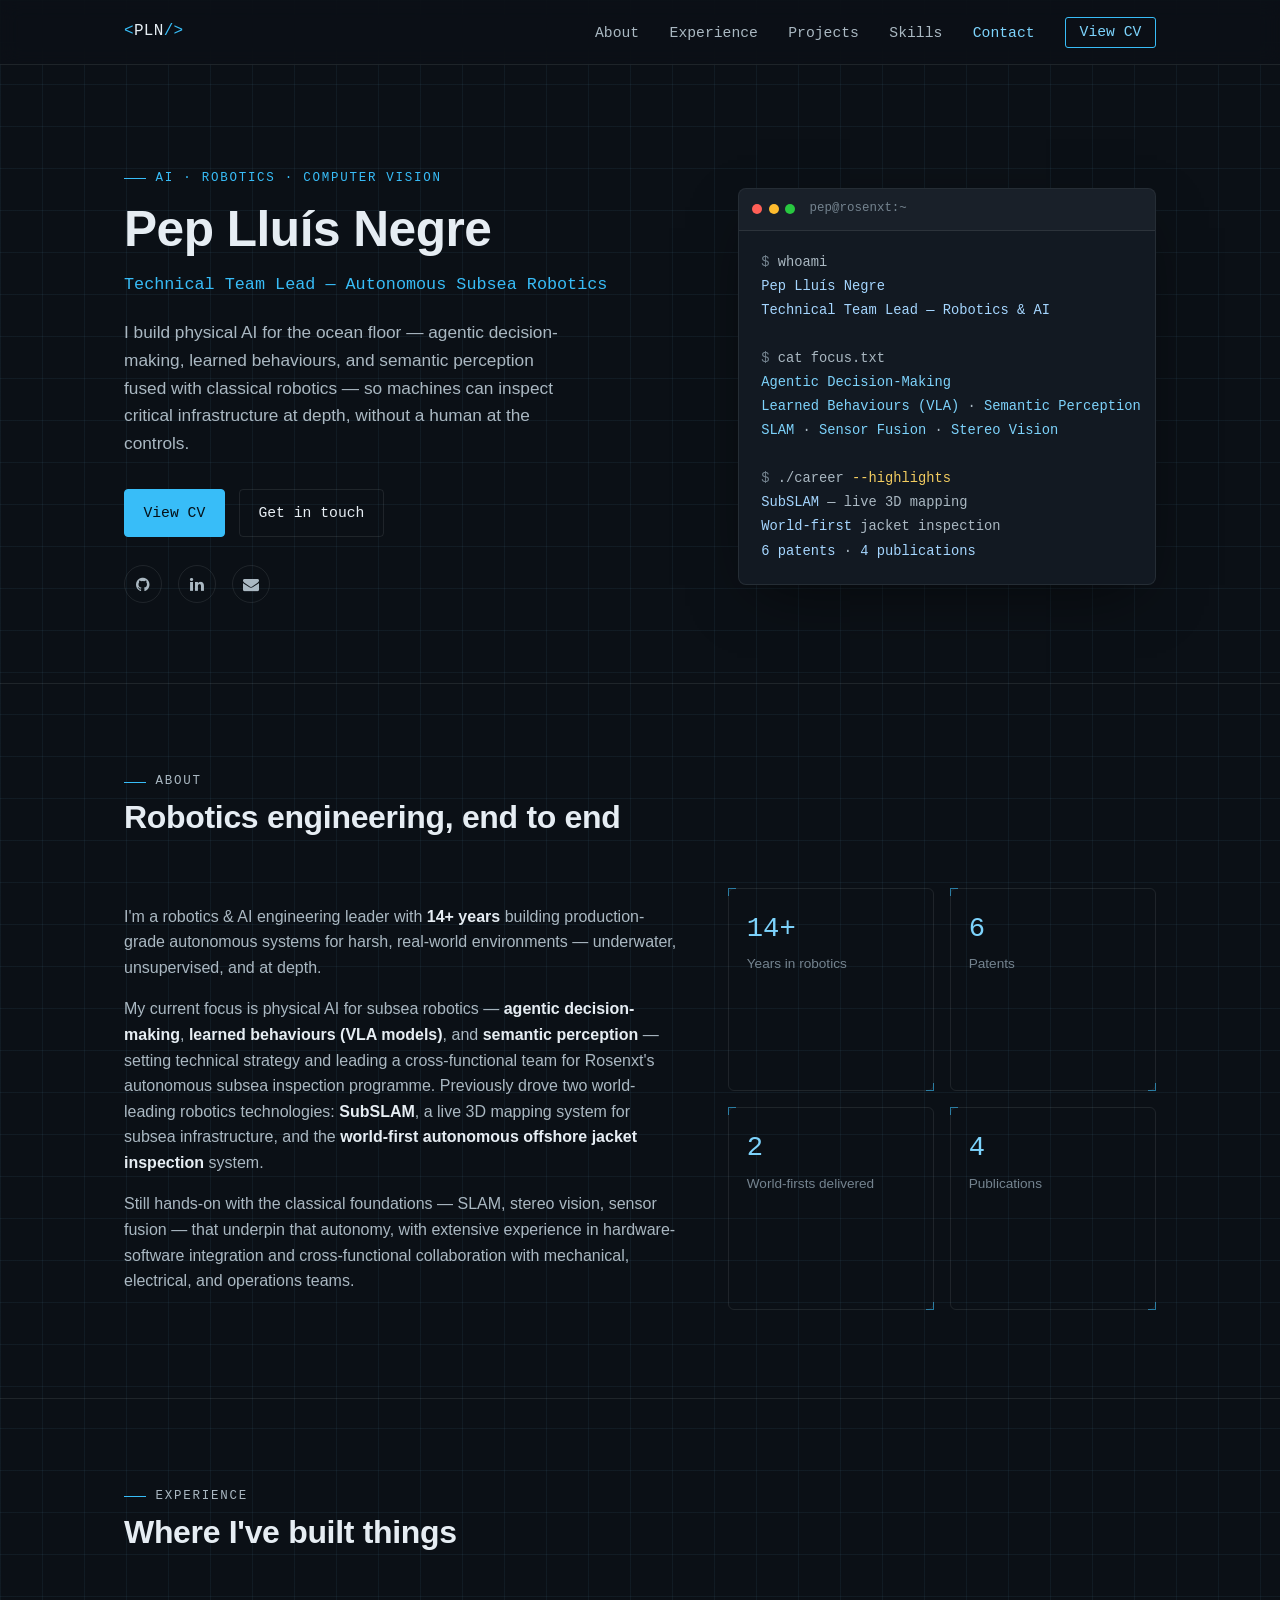
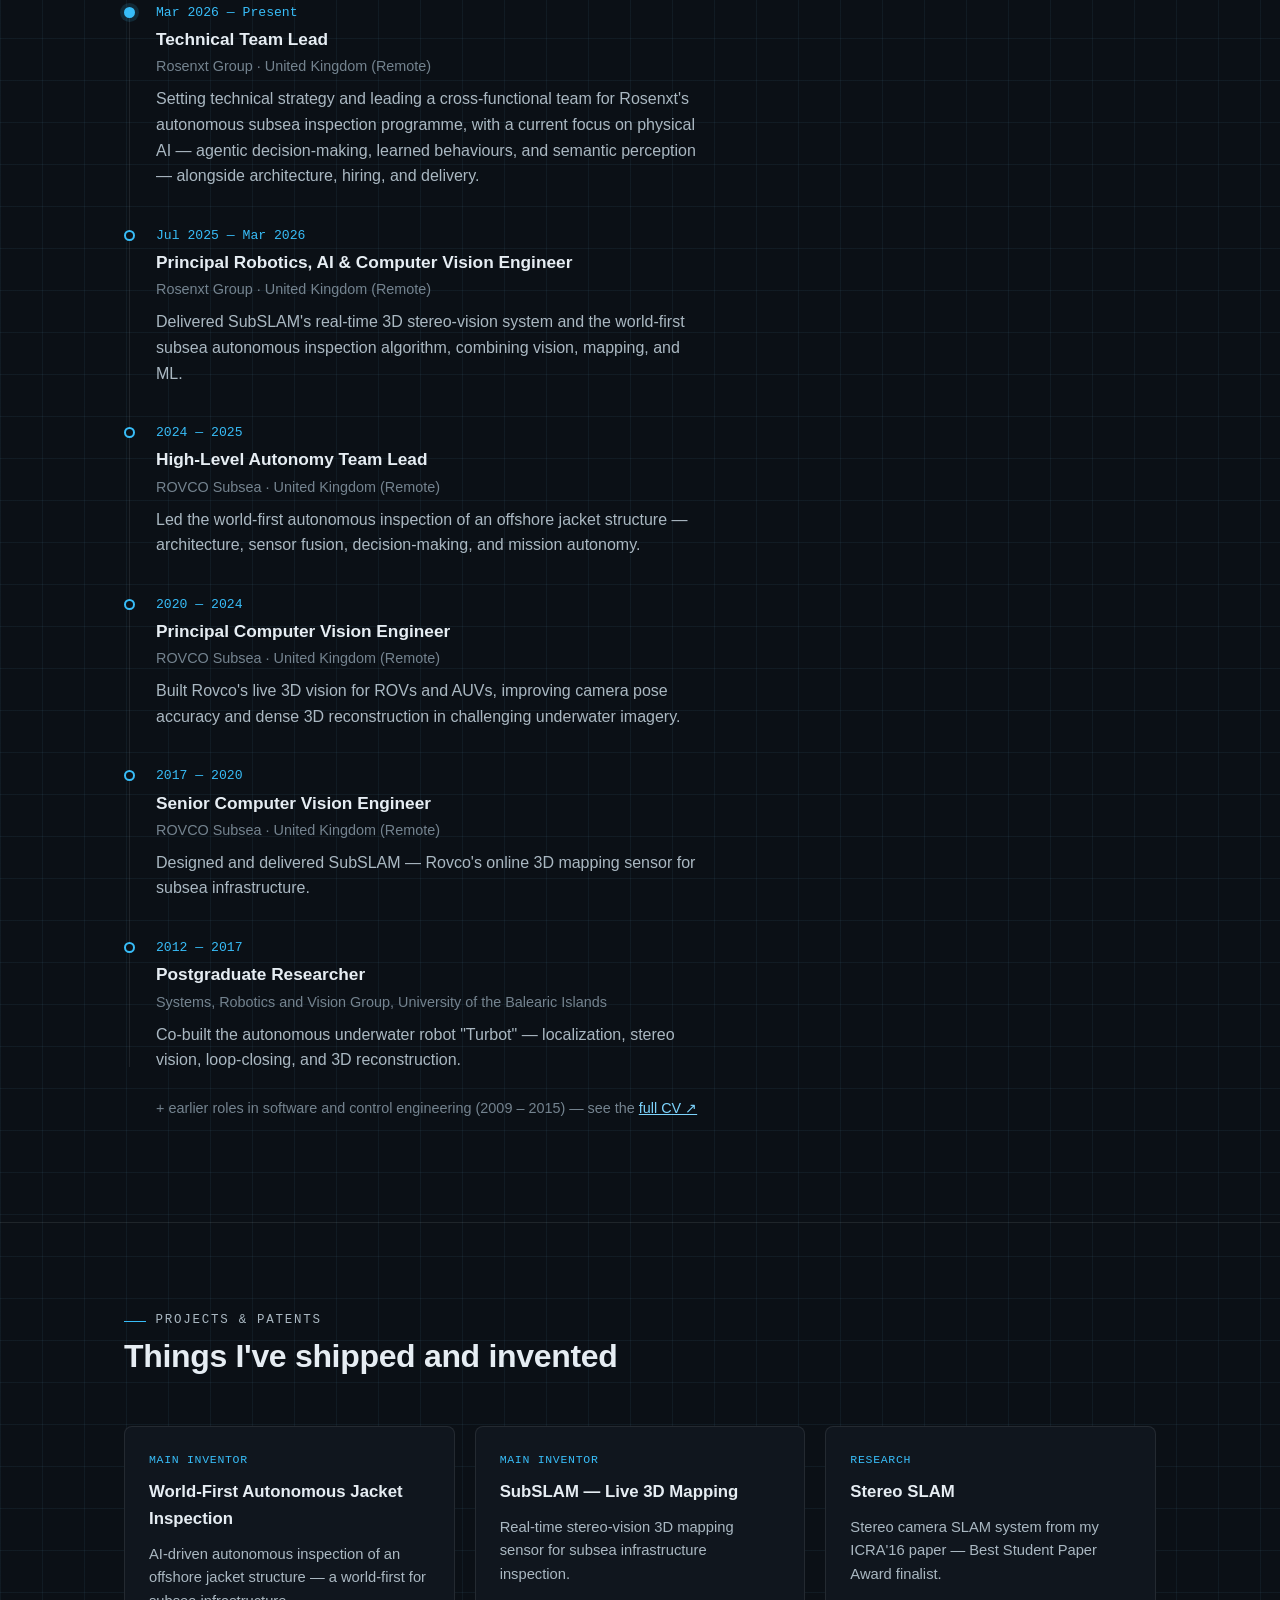
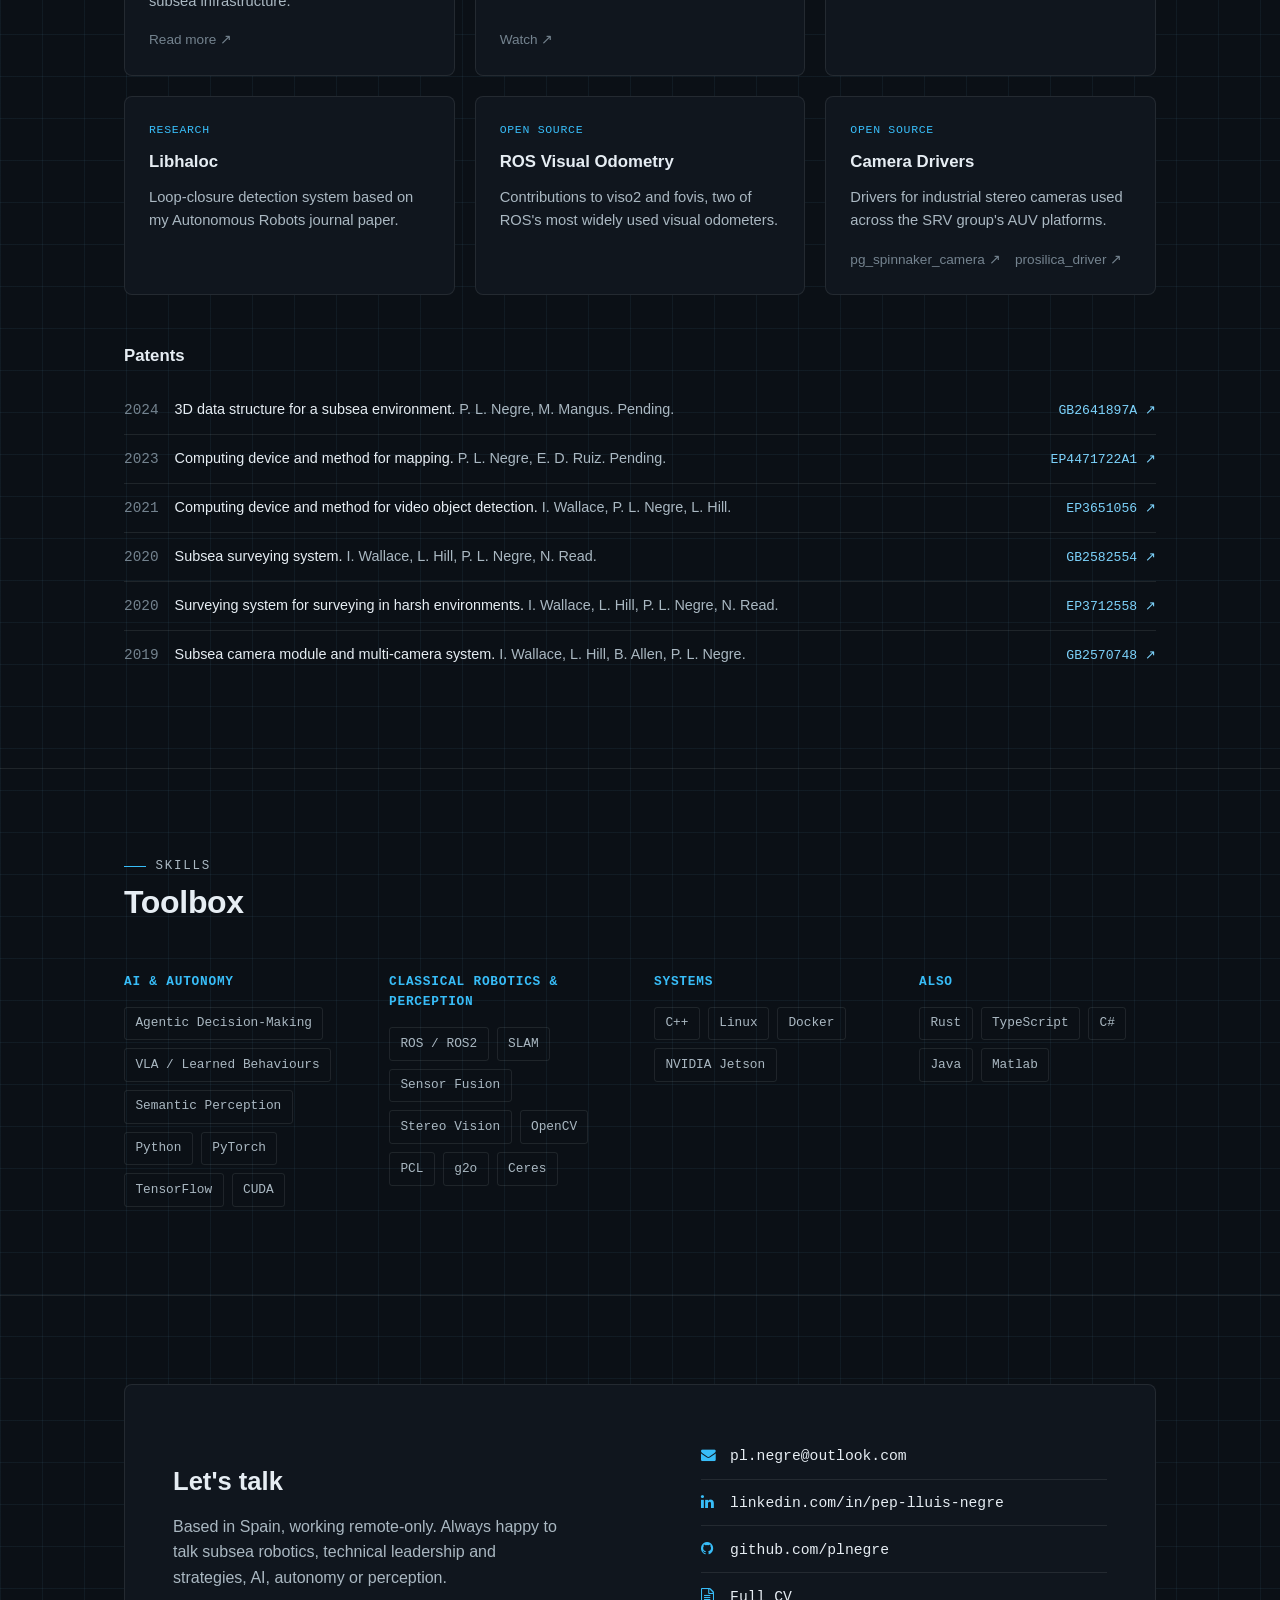
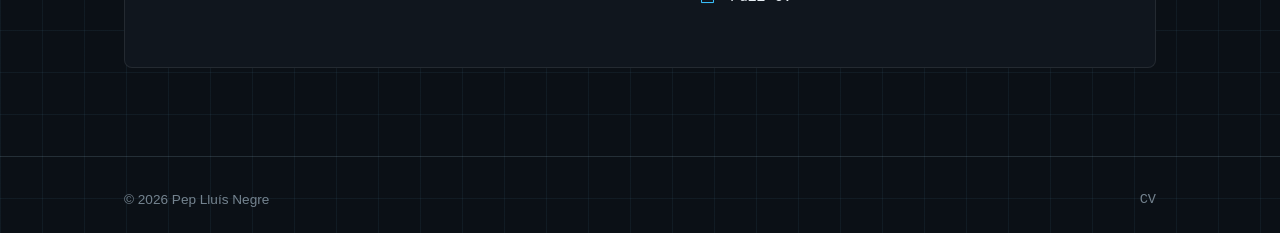
==== commit 2f9dc2c6: "Fix smartphone view" ====
--- a/index.html
+++ b/index.html
@@ -311,7 +311,7 @@
       <div class="contact-panel reveal">
         <div>
           <h2>Let's talk</h2>
-          <p>Based in Spain, working remote-only. Always happy to talk subsea autonomy, underwater perception, or scaling robotics teams.</p>
+          <p>Based in Spain, working remote-only. Always happy to talk subsea robotics, technical leadership and strategies, AI, autonomy or perception.</p>
         </div>
         <ul class="contact-list">
           <li><a href="mailto:pl.negre@outlook.com"><i class="fa fa-envelope"></i> pl.negre@outlook.com</a></li>
--- a/css/site.css
+++ b/css/site.css
@@ -159,6 +159,7 @@
   gap: 3rem;
   align-items: center;
 }
+.hero .container > *{ min-width: 0; }
 @media (max-width: 900px){
   .hero .container{ grid-template-columns: 1fr; }
 }
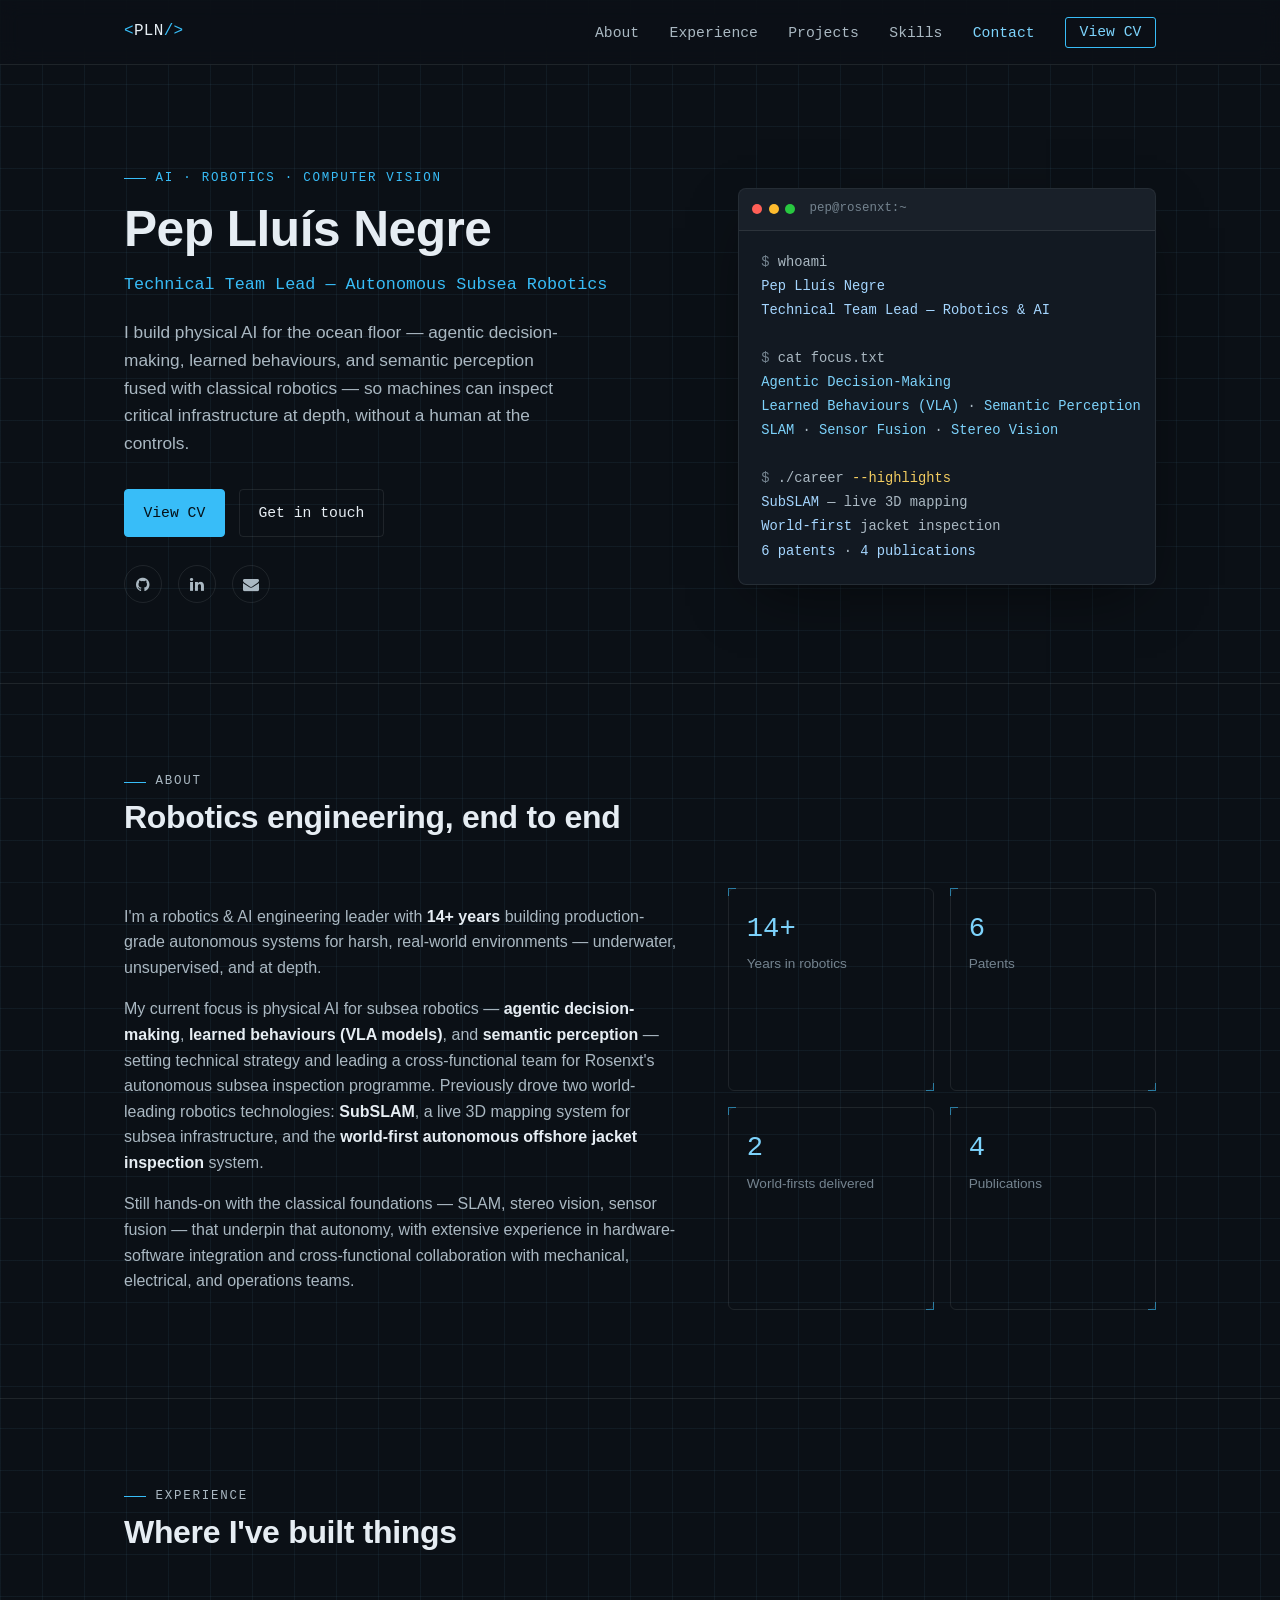
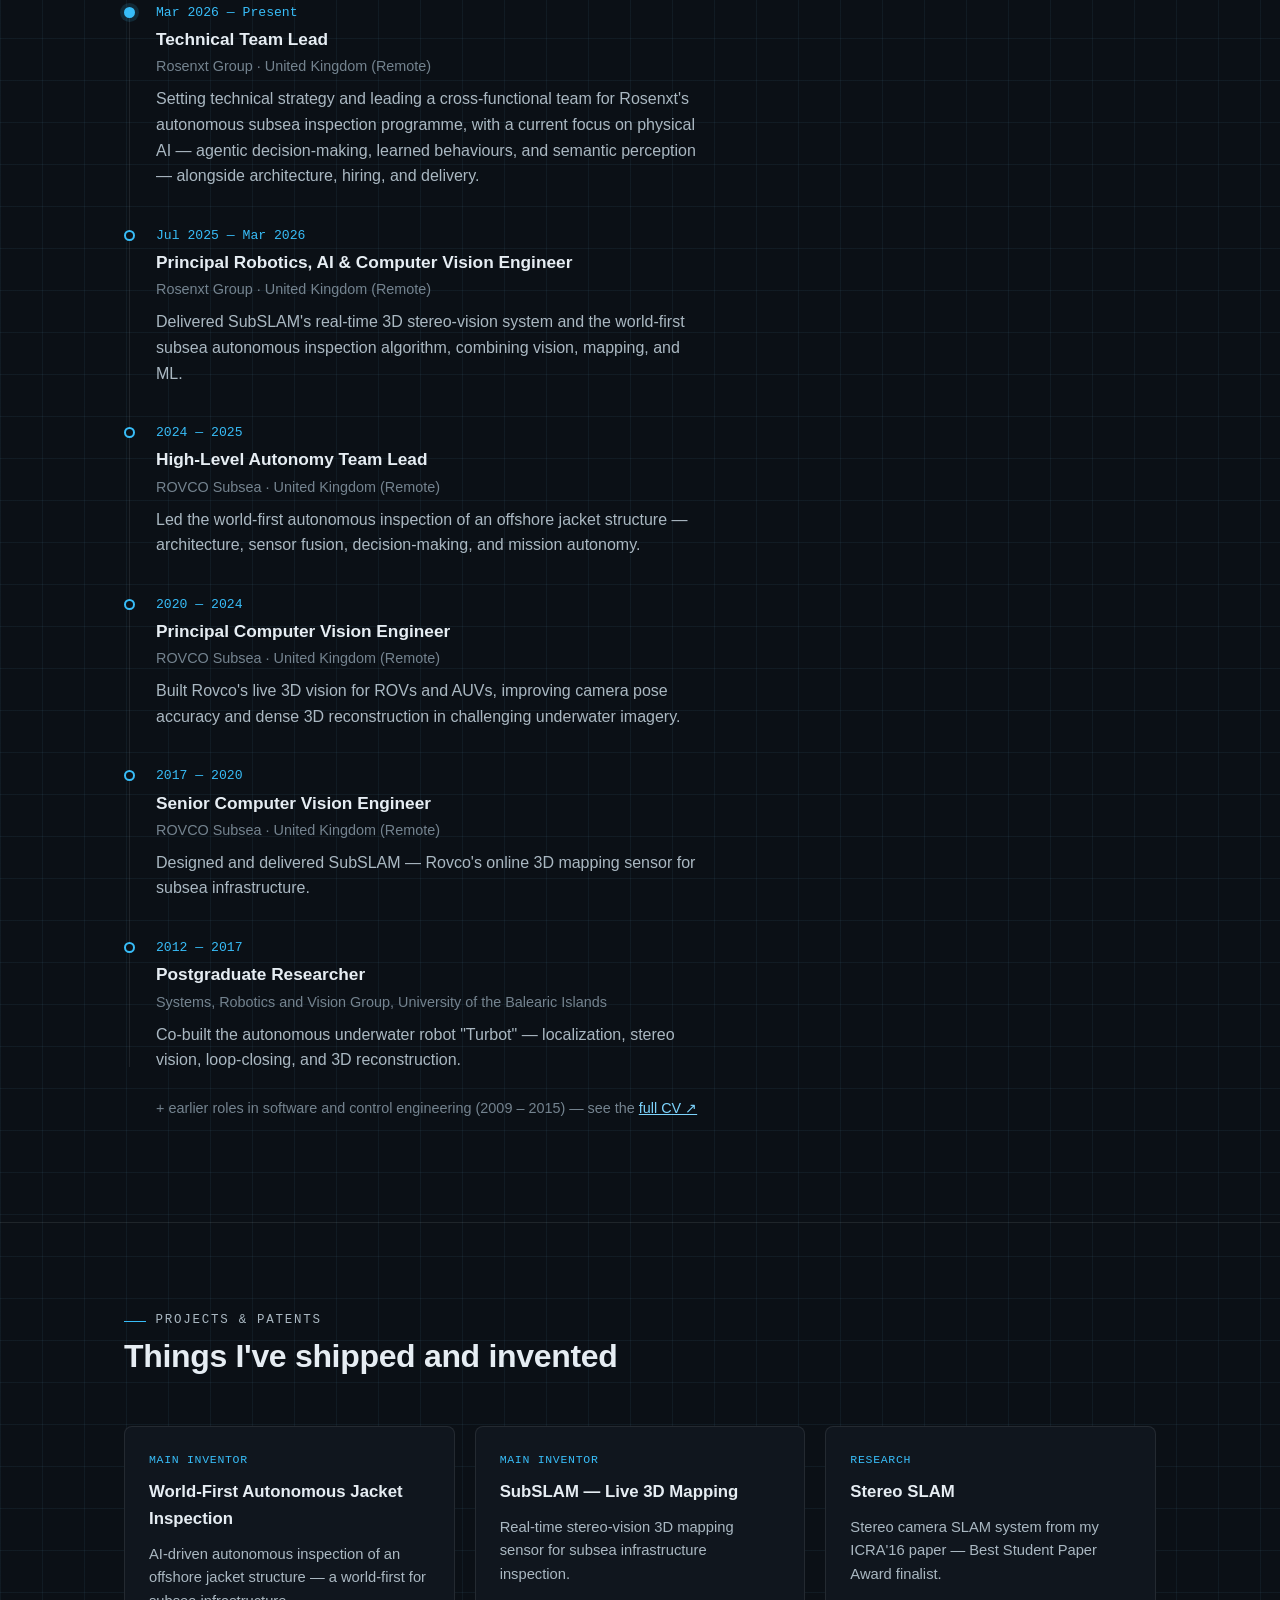
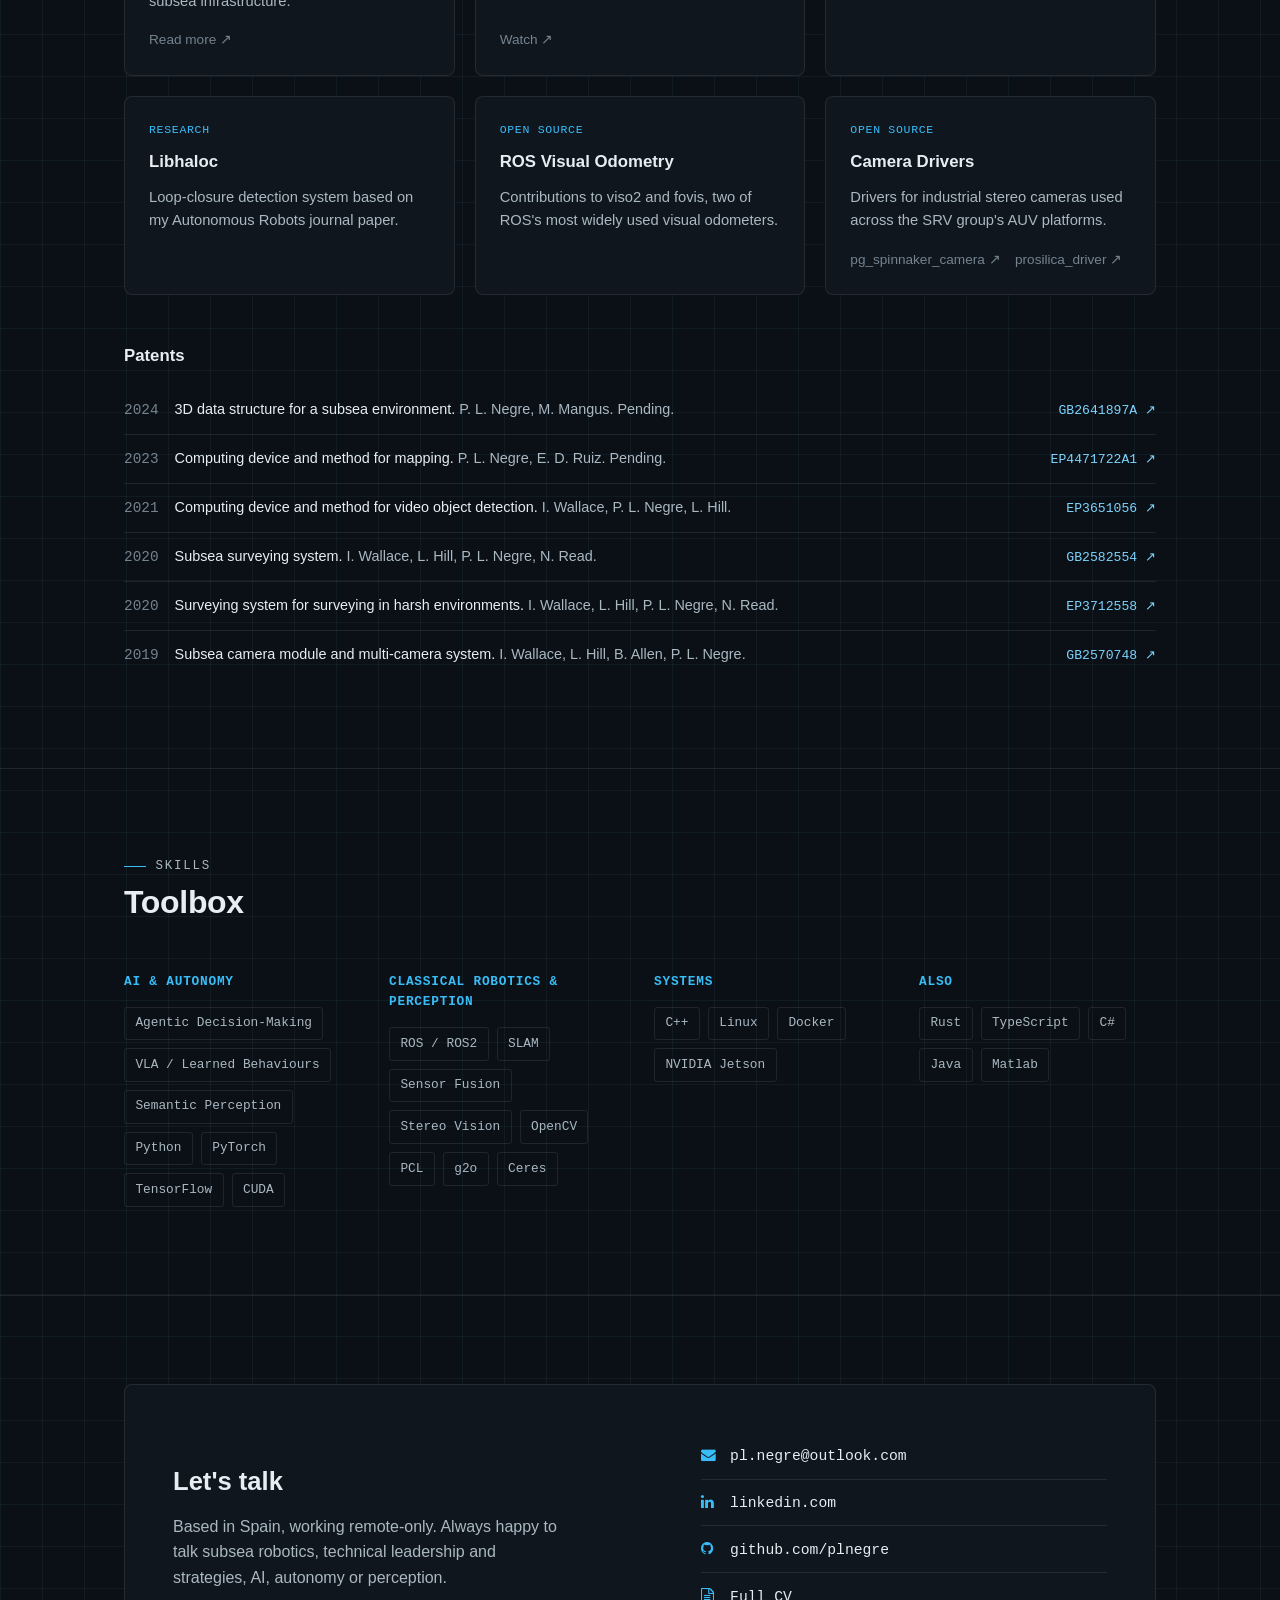
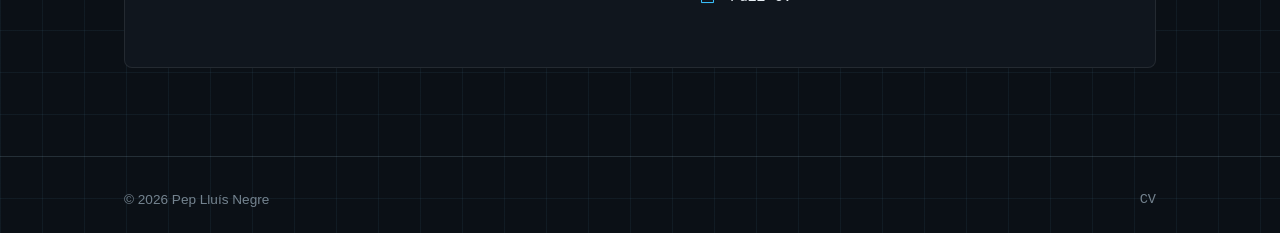
==== commit eb98320b: "Fix linkedin url" ====
--- a/index.html
+++ b/index.html
@@ -45,7 +45,7 @@
         </div>
         <div class="social-row">
           <a href="https://github.com/plnegre" target="_blank" title="GitHub"><i class="fa fa-github"></i></a>
-          <a href="https://www.linkedin.com/in/pep-lluis-negre-a2674336/" target="_blank" title="LinkedIn"><i class="fa fa-linkedin"></i></a>
+          <a href="https://www.linkedin.com/in/pep-lluis-n-a2674336/" target="_blank" title="LinkedIn"><i class="fa fa-linkedin"></i></a>
           <a href="mailto:pl.negre@outlook.com" title="Email"><i class="fa fa-envelope"></i></a>
         </div>
       </div>
@@ -315,7 +315,7 @@
         </div>
         <ul class="contact-list">
           <li><a href="mailto:pl.negre@outlook.com"><i class="fa fa-envelope"></i> pl.negre@outlook.com</a></li>
-          <li><a href="https://www.linkedin.com/in/pep-lluis-negre-a2674336/" target="_blank"><i class="fa fa-linkedin"></i> linkedin.com/in/pep-lluis-negre</a></li>
+          <li><a href="https://www.linkedin.com/in/pep-lluis-n-a2674336/" target="_blank"><i class="fa fa-linkedin"></i> linkedin.com</a></li>
           <li><a href="https://github.com/plnegre" target="_blank"><i class="fa fa-github"></i> github.com/plnegre</a></li>
           <li><a href="cv/index.html"><i class="fa fa-file-text-o"></i> Full CV</a></li>
         </ul>
